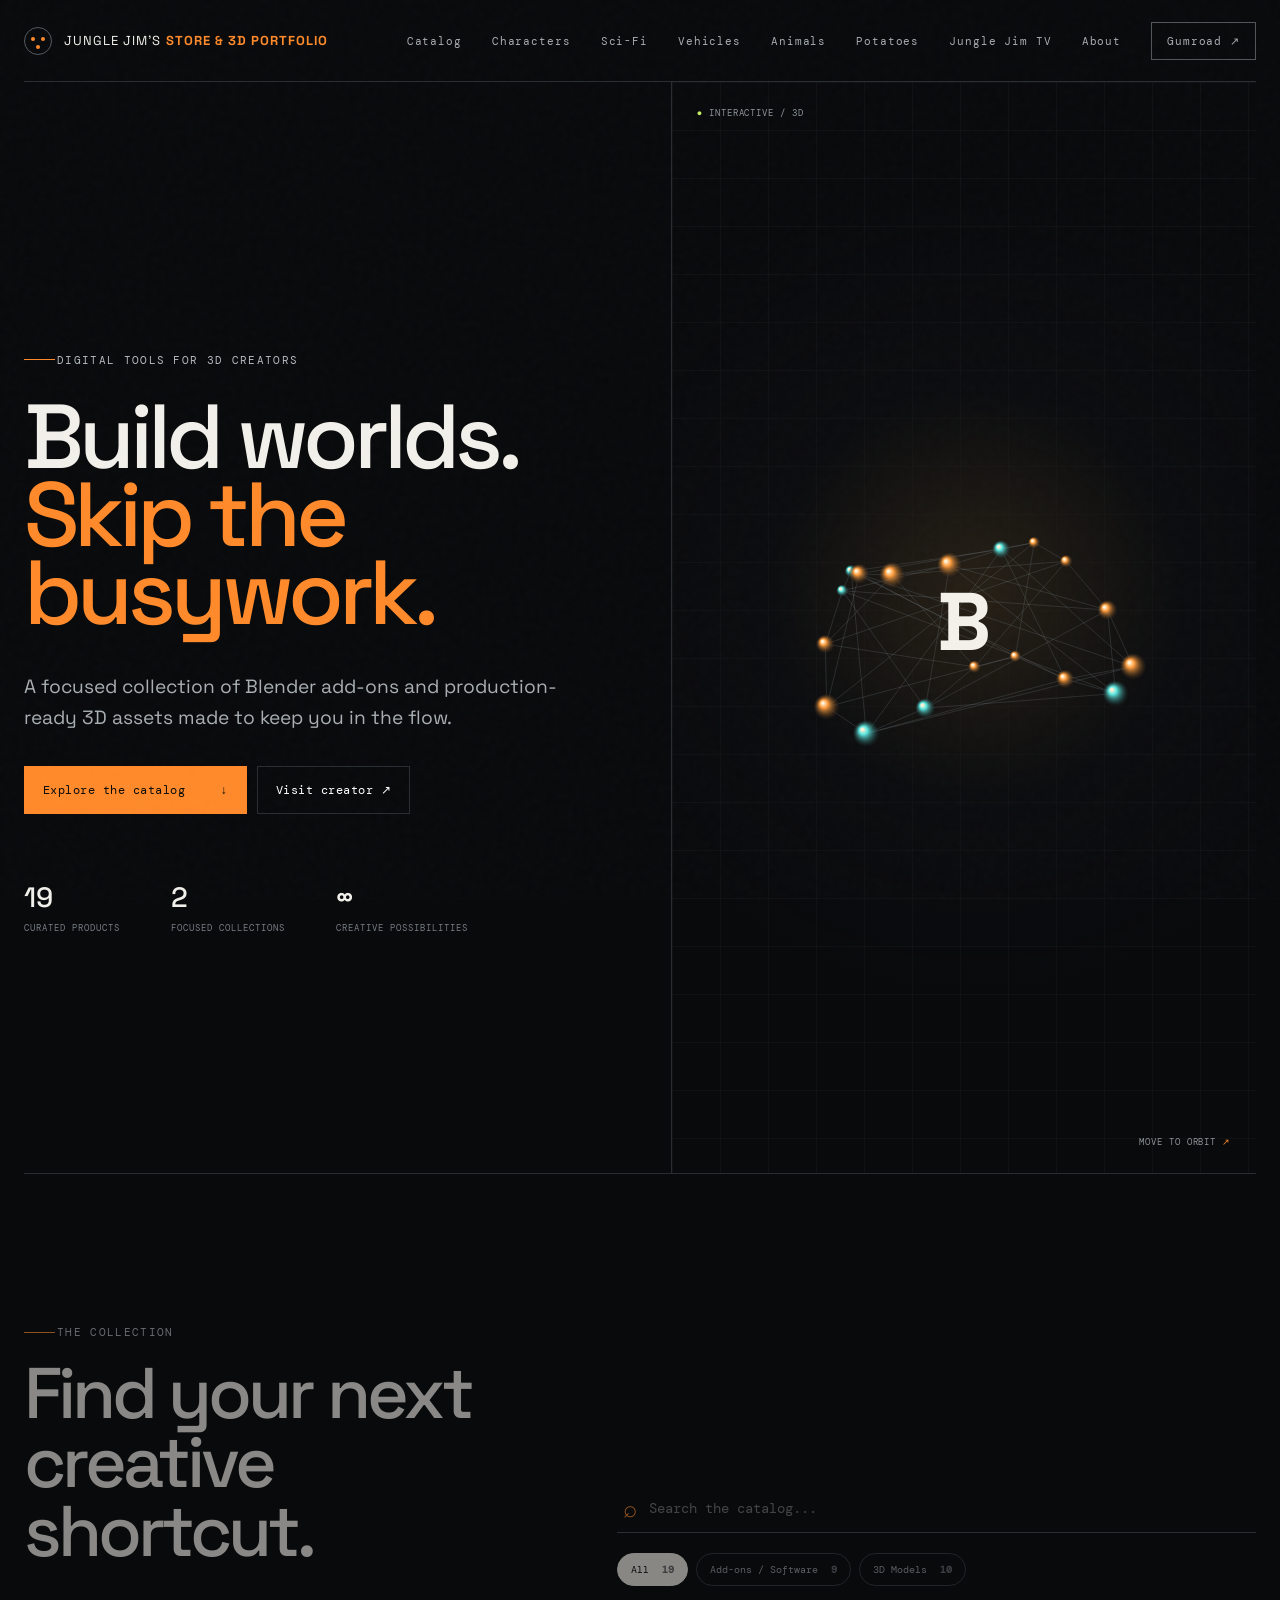
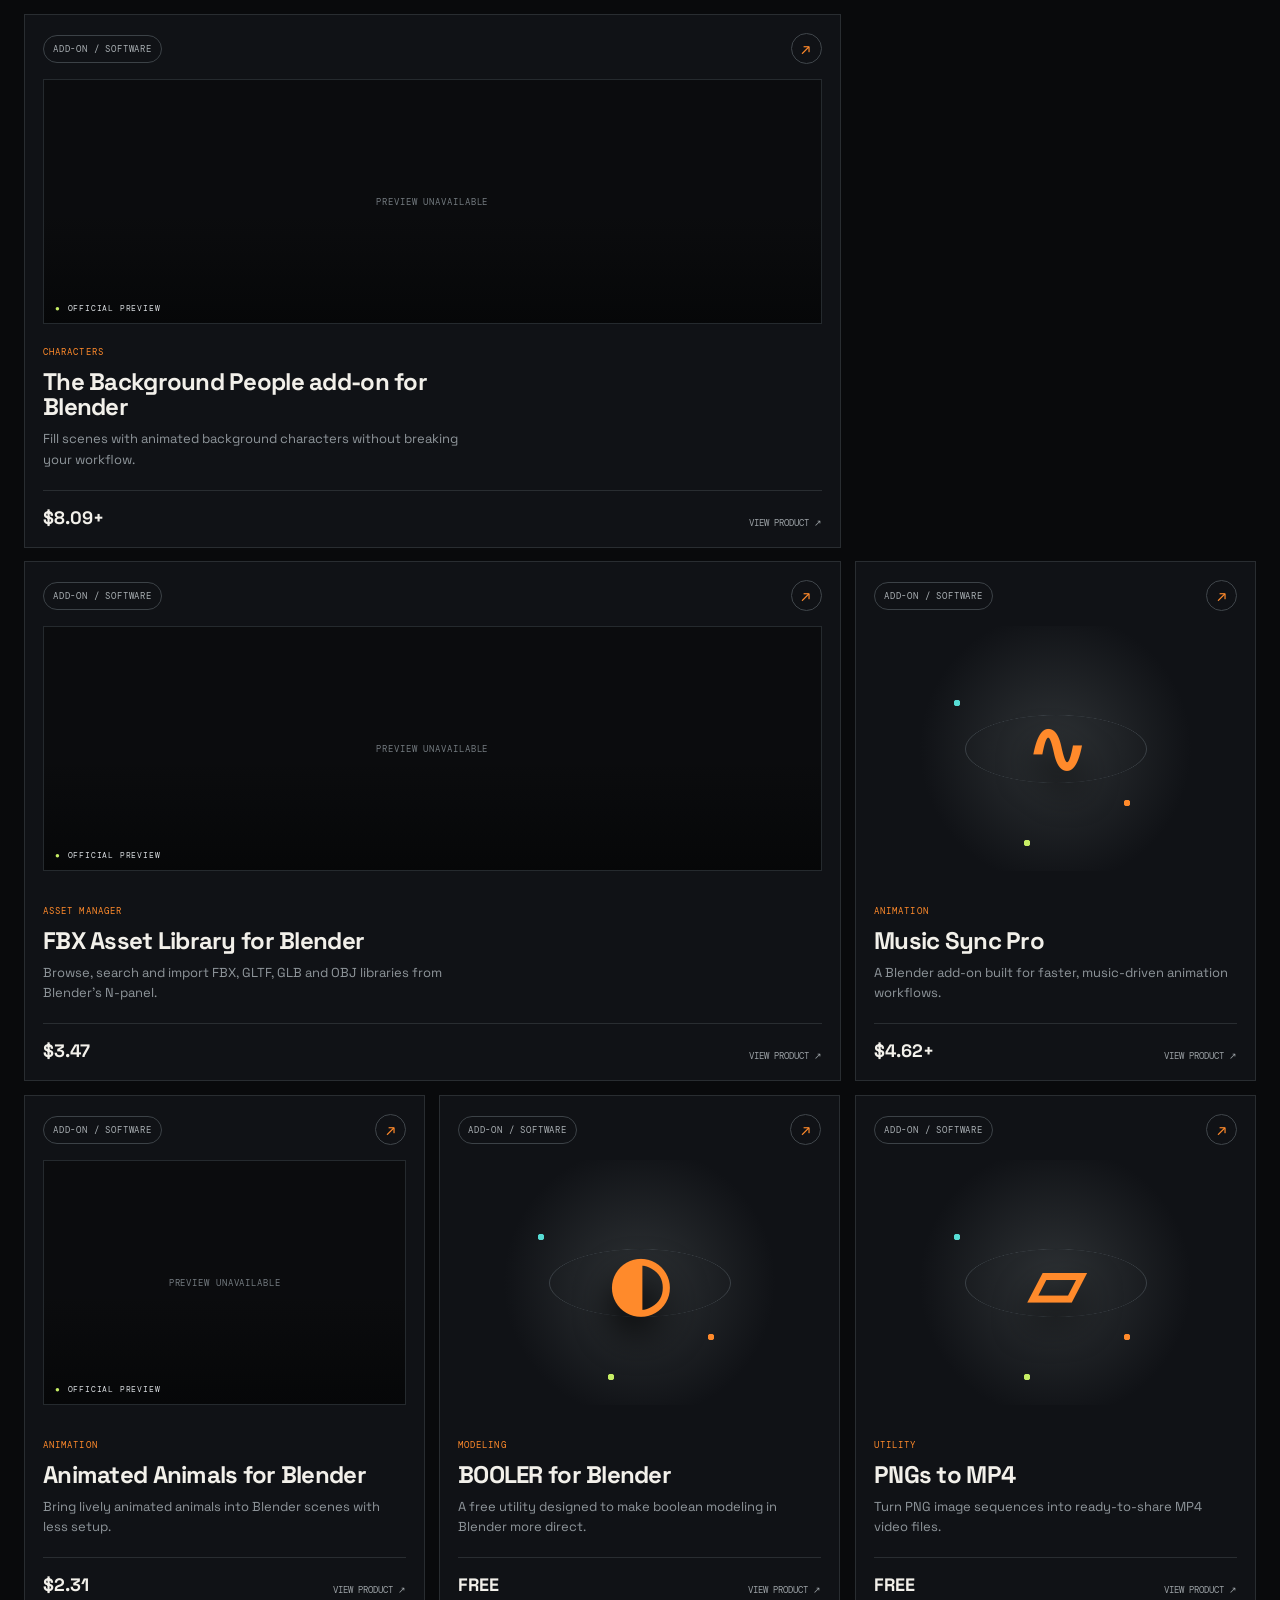
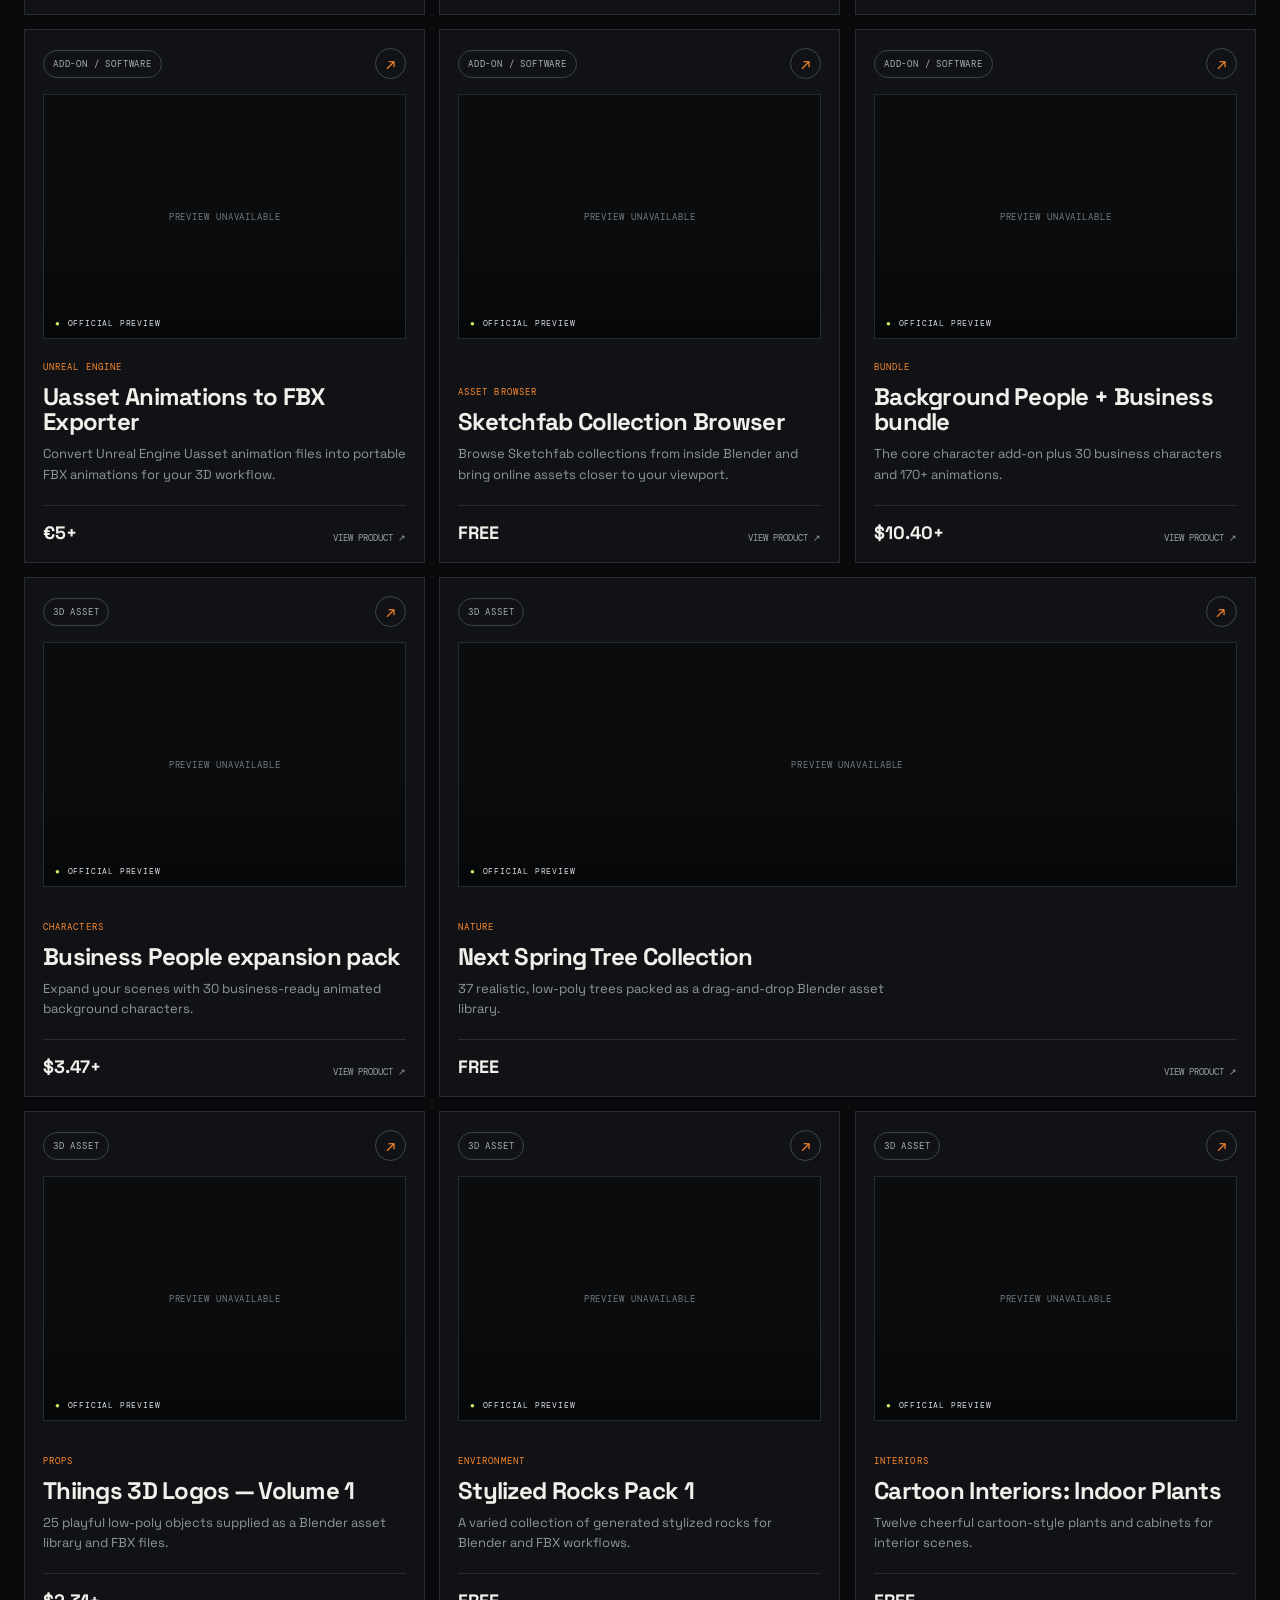
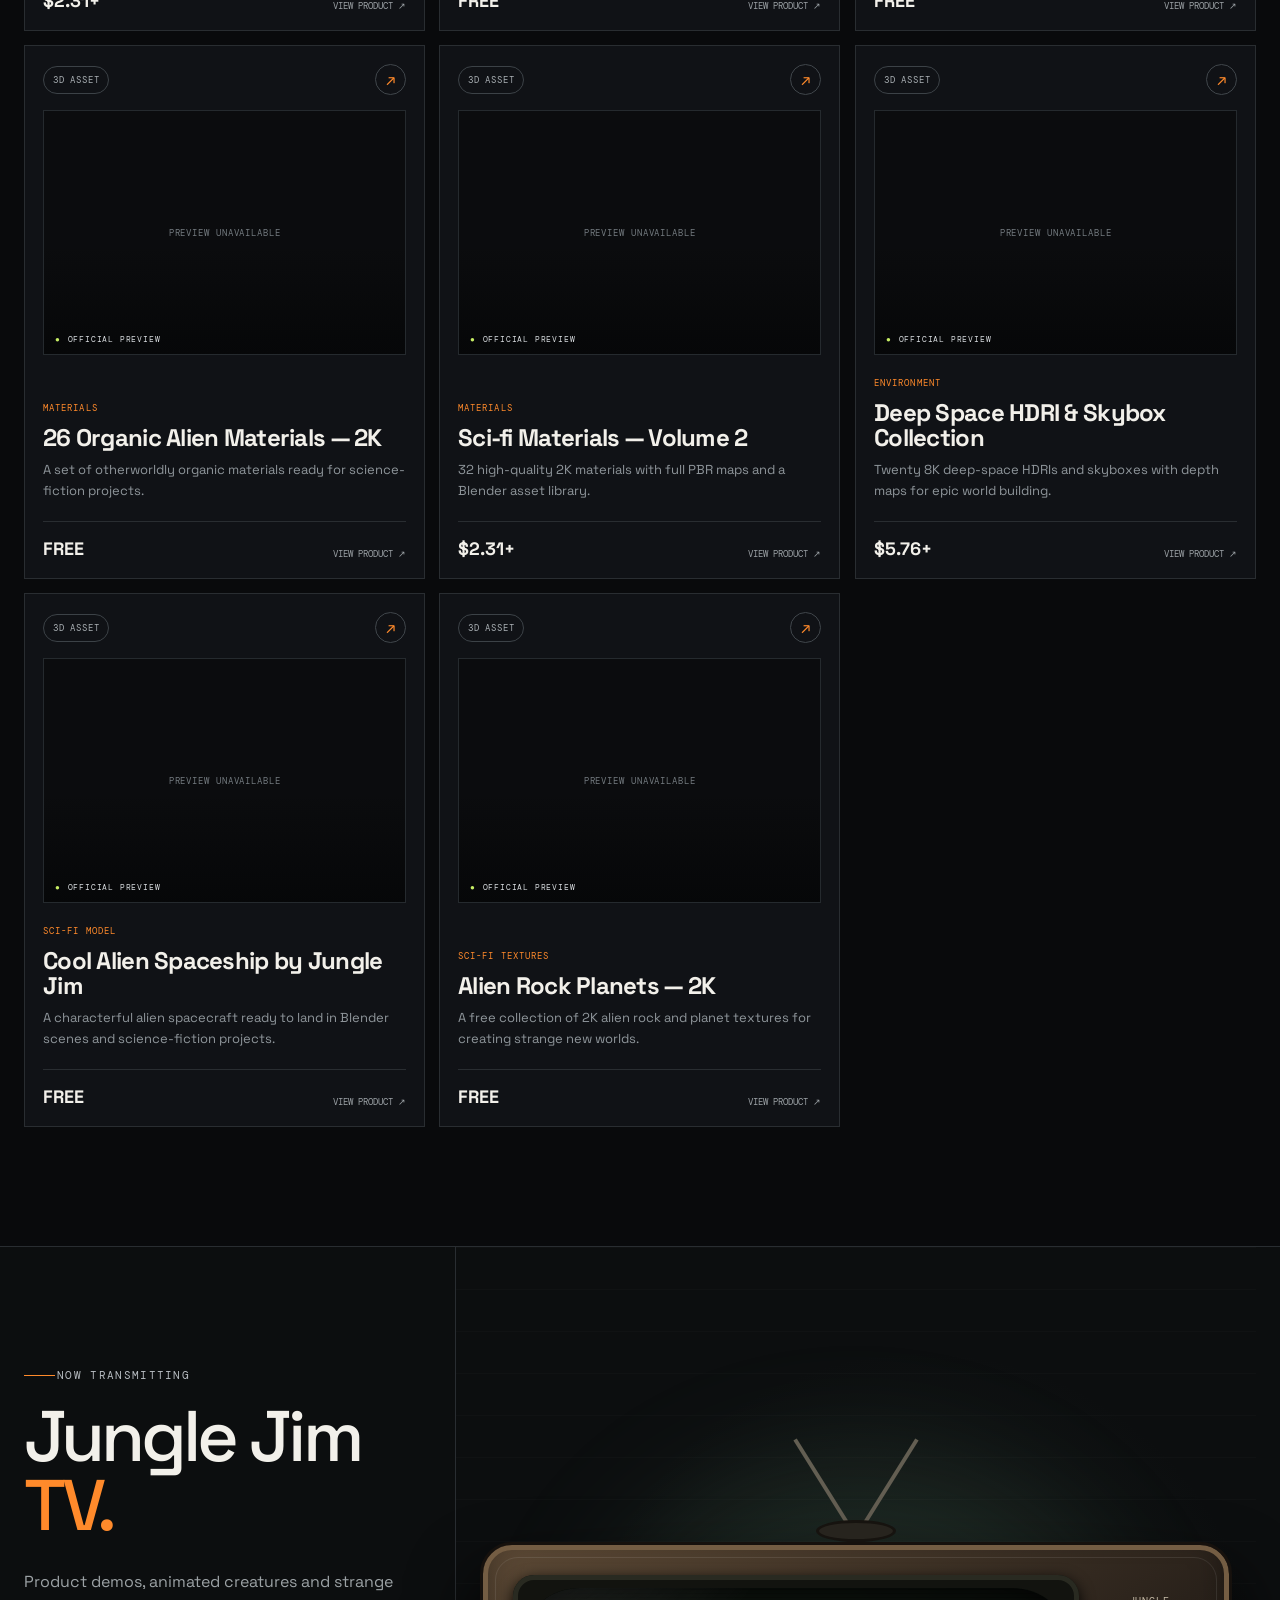
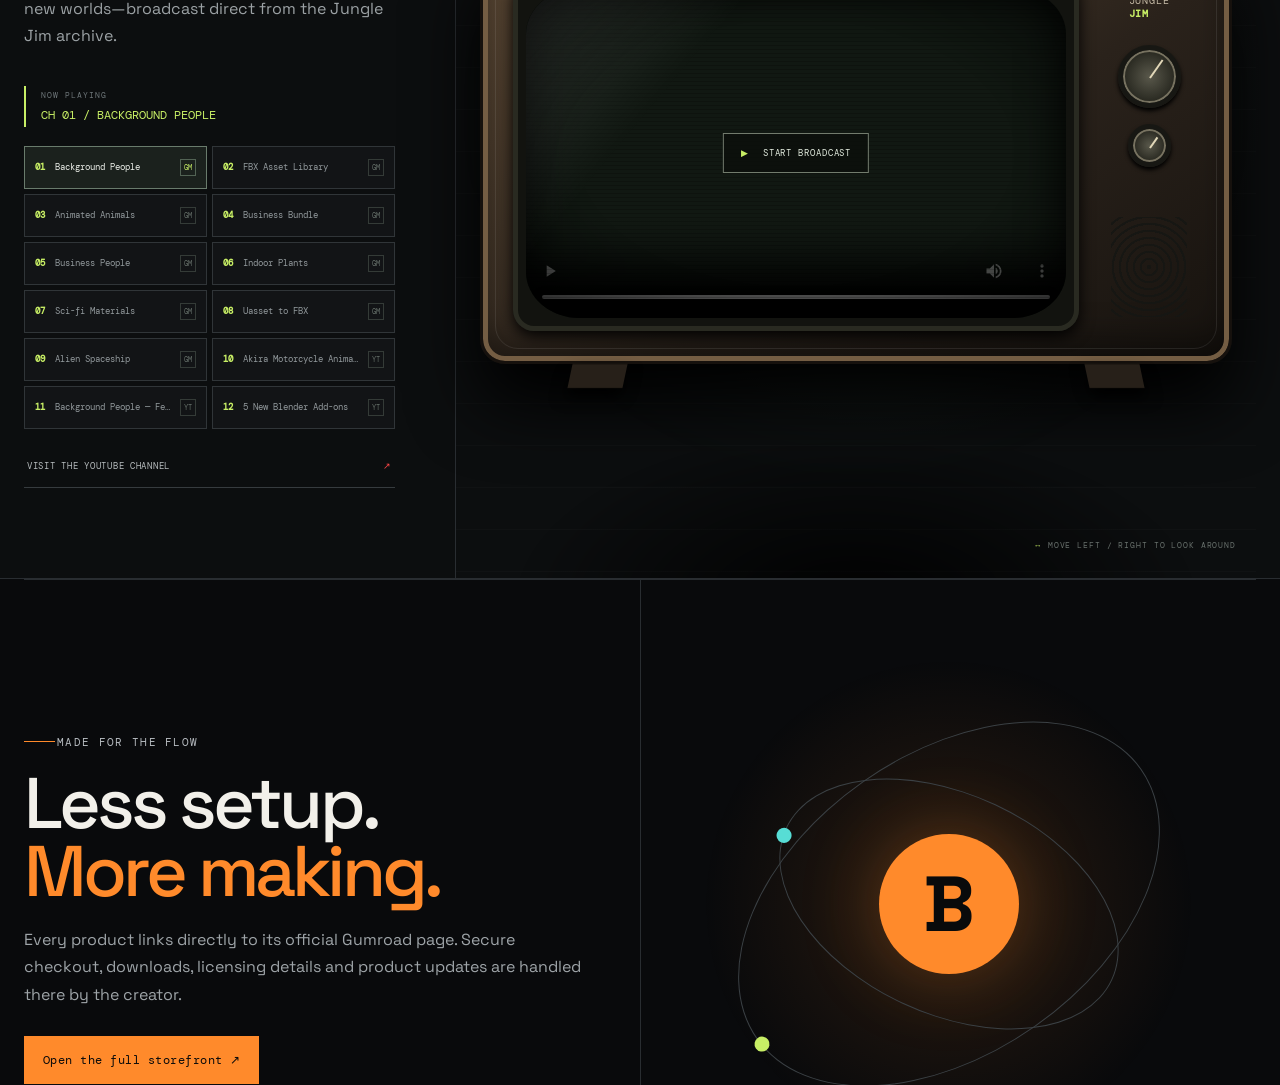
==== index.html @ f66f66c1 "Publish Jungle Jim's Store and 3D Portfolio" ====
<!doctype html>
<html lang="en">
<head>
  <meta charset="UTF-8">
  <meta name="viewport" content="width=device-width, initial-scale=1.0">
  <meta name="description" content="Jungle Jim's Store and 3D Portfolio — production-ready Blender add-ons, software and 3D assets by Background People.">
  <meta name="theme-color" content="#090a0c">
  <title>Jungle Jim's Store and 3D Portfolio — Tools & 3D Assets</title>
  <link rel="preconnect" href="https://fonts.googleapis.com">
  <link rel="preconnect" href="https://fonts.gstatic.com" crossorigin>
  <link href="https://fonts.googleapis.com/css2?family=DM+Mono:wght@400;500&family=Space+Grotesk:wght@400;500;600;700&display=swap" rel="stylesheet">
  <link rel="stylesheet" href="styles.css">
</head>
<body>
  <div class="noise" aria-hidden="true"></div>
  <header class="nav shell">
    <a class="brand" href="#top" aria-label="Jungle Jim's Store and 3D Portfolio home">
      <span class="brand-mark"><i></i><i></i><i></i></span>
      <span>JUNGLE JIM'S <b>STORE &amp; 3D PORTFOLIO</b></span>
    </a>
    <nav aria-label="Main navigation">
      <a href="#catalog">Catalog</a>
      <a href="characters.html">Characters</a>
      <a href="scifi.html">Sci-Fi</a>
      <a href="vehicles.html">Vehicles</a>
      <a href="animals.html">Animals</a>
      <a href="potatoes.html">Potatoes</a>
      <a href="#jungle-jim-tv">Jungle Jim TV</a>
      <a href="#about">About</a>
      <a class="nav-cta" href="https://backgroundpeople.gumroad.com/" target="_blank" rel="noopener">Gumroad ↗</a>
    </nav>
  </header>

  <main id="top">
    <section class="hero shell">
      <div class="hero-copy">
        <p class="eyebrow"><span></span> DIGITAL TOOLS FOR 3D CREATORS</p>
        <h1>Build worlds.<br><em>Skip the busywork.</em></h1>
        <p class="lede">A focused collection of Blender add-ons and production-ready 3D assets made to keep you in the flow.</p>
        <div class="hero-actions">
          <a class="button primary" href="#catalog">Explore the catalog <span>↓</span></a>
          <a class="button ghost" href="https://backgroundpeople.gumroad.com/" target="_blank" rel="noopener">Visit creator ↗</a>
        </div>
        <div class="metrics" aria-label="Store highlights">
          <div><strong id="product-count">—</strong><span>CURATED PRODUCTS</span></div>
          <div><strong>2</strong><span>FOCUSED COLLECTIONS</span></div>
          <div><strong>∞</strong><span>CREATIVE POSSIBILITIES</span></div>
        </div>
      </div>
      <div class="hero-visual" aria-label="Interactive 3D Blender-inspired sculpture. Move your pointer to rotate it.">
        <canvas id="scene"></canvas>
        <div class="visual-label top"><span>●</span> INTERACTIVE / 3D</div>
        <div class="visual-label bottom">MOVE TO ORBIT <span>↗</span></div>
      </div>
    </section>

    <section class="catalog shell" id="catalog">
      <div class="section-head">
        <div>
          <p class="eyebrow"><span></span> THE COLLECTION</p>
          <h2>Find your next<br>creative shortcut.</h2>
        </div>
        <div class="catalog-tools">
          <label class="search"><span>⌕</span><input id="search" type="search" placeholder="Search the catalog..." autocomplete="off"></label>
          <div class="filters" role="group" aria-label="Filter products">
            <button class="active" data-filter="all">All <b id="all-count"></b></button>
            <button data-filter="software">Add-ons / Software <b id="software-count"></b></button>
            <button data-filter="models">3D Models <b id="models-count"></b></button>
          </div>
        </div>
      </div>
      <div id="product-grid" class="product-grid" aria-live="polite"></div>
      <div id="empty" class="empty" hidden>No assets found. Try another search.</div>
    </section>

    <section class="tv-section" id="jungle-jim-tv">
      <div class="shell tv-layout">
        <div class="tv-copy">
          <p class="eyebrow"><span></span> NOW TRANSMITTING</p>
          <h2>Jungle Jim<br><em>TV.</em></h2>
          <p>Product demos, animated creatures and strange new worlds—broadcast direct from the Jungle Jim archive.</p>
          <div class="channel-readout"><small>NOW PLAYING</small><strong id="tv-now-playing">CH 01 / BACKGROUND PEOPLE</strong></div>
          <div class="channel-list" id="channel-list" role="group" aria-label="Jungle Jim TV channels"></div>
          <a class="youtube-link" href="https://www.youtube.com/@backgroundpeople-blender" target="_blank" rel="noopener">VISIT THE YOUTUBE CHANNEL <span>↗</span></a>
        </div>
        <div class="tv-stage" id="tv-stage">
          <div class="tv-glow" aria-hidden="true"></div>
          <div class="tv-set" id="tv-set">
            <div class="tv-antenna" aria-hidden="true"><i></i><i></i><b></b></div>
            <div class="tv-case">
              <div class="tv-bezel">
                <div class="tv-screen">
                  <video id="jungle-video" controls playsinline preload="metadata"></video>
                  <iframe id="youtube-video" title="Jungle Jim TV YouTube player" referrerpolicy="strict-origin-when-cross-origin" allow="accelerometer; autoplay; clipboard-write; encrypted-media; gyroscope; picture-in-picture; web-share" allowfullscreen hidden></iframe>
                  <div class="youtube-file-fallback" id="youtube-file-fallback" hidden>
                    <span>YT</span><strong>WEB PLAYER REQUIRED</strong>
                    <p>YouTube blocks embedded playback from direct file previews.</p>
                    <a id="youtube-fallback-link" href="https://www.youtube.com/@backgroundpeople-blender/videos" target="_blank" rel="noopener">WATCH THIS VIDEO ↗</a>
                  </div>
                  <div class="tv-scanlines" aria-hidden="true"></div>
                  <div class="tv-glass" aria-hidden="true"></div>
                  <button class="tv-start" id="tv-start" type="button"><span>▶</span> START BROADCAST</button>
                </div>
              </div>
              <div class="tv-controls" aria-hidden="true">
                <div class="tv-logo">JUNGLE<br><b>JIM</b></div>
                <div class="dial"><i></i></div><div class="dial small"><i></i></div>
                <div class="speaker"></div>
              </div>
            </div>
            <div class="tv-feet" aria-hidden="true"><i></i><i></i></div>
          </div>
          <div class="tv-floor" aria-hidden="true"></div>
          <p class="orbit-hint">MOVE LEFT / RIGHT TO LOOK AROUND</p>
        </div>
      </div>
    </section>

    <section class="about shell" id="about">
      <div class="about-card">
        <p class="eyebrow"><span></span> MADE FOR THE FLOW</p>
        <h2>Less setup.<br><em>More making.</em></h2>
        <p>Every product links directly to its official Gumroad page. Secure checkout, downloads, licensing details and product updates are handled there by the creator.</p>
        <a class="button primary" href="https://backgroundpeople.gumroad.com/" target="_blank" rel="noopener">Open the full storefront ↗</a>
      </div>
      <div class="orbital" aria-hidden="true"><div class="orbit o1"></div><div class="orbit o2"></div><div class="core">B</div></div>
    </section>
  </main>

  <footer class="shell">
    <a class="brand" href="#top"><span class="brand-mark"><i></i><i></i><i></i></span><span>JUNGLE JIM'S <b>STORE &amp; 3D PORTFOLIO</b></span></a>
    <p>Independent catalog for Background People products.</p>
    <a href="#top">BACK TO TOP ↑</a>
  </footer>
  <script src="products.js"></script>
  <script src="app.js"></script>
</body>
</html>
---- styles.css ----
:root{--bg:#090a0c;--panel:#111316;--line:#292d31;--text:#f2f0ea;--muted:#93999f;--orange:#ff8a2b;--cyan:#57ddd5;--lime:#c7ee65;--mono:'DM Mono',monospace;--display:'Space Grotesk',sans-serif}*{box-sizing:border-box}html{scroll-behavior:smooth}body{margin:0;background:var(--bg);color:var(--text);font-family:var(--display);overflow-x:hidden}.noise{position:fixed;inset:0;opacity:.025;pointer-events:none;z-index:20;background-image:url("data:image/svg+xml,%3Csvg viewBox='0 0 160 160' xmlns='http://www.w3.org/2000/svg'%3E%3Cfilter id='n'%3E%3CfeTurbulence type='fractalNoise' baseFrequency='.8' numOctaves='4'/%3E%3C/filter%3E%3Crect width='100%25' height='100%25' filter='url(%23n)' opacity='.8'/%3E%3C/svg%3E")}.shell{width:min(1280px,calc(100% - 48px));margin-inline:auto}.nav{height:82px;display:flex;align-items:center;justify-content:space-between;border-bottom:1px solid var(--line);position:relative;z-index:5}.brand{display:flex;gap:12px;align-items:center;color:var(--text);text-decoration:none;font-size:13px;letter-spacing:.08em}.brand b{color:var(--orange)}.brand-mark{width:28px;height:28px;border:1px solid #545a60;border-radius:50%;display:grid;place-items:center;position:relative}.brand-mark i{position:absolute;width:4px;height:4px;background:var(--orange);border-radius:50%}.brand-mark i:nth-child(1){transform:translate(-5px,-2px)}.brand-mark i:nth-child(2){transform:translate(5px,-2px)}.brand-mark i:nth-child(3){transform:translate(0,6px)}.nav nav{display:flex;align-items:center;gap:30px}.nav nav a{color:#a8adb1;text-decoration:none;font:11px var(--mono);letter-spacing:.08em}.nav nav a:hover{color:#fff}.nav-cta{border:1px solid #51565b;padding:11px 15px}.hero{min-height:calc(100vh - 82px);display:grid;grid-template-columns:1.05fr .95fr;border-bottom:1px solid var(--line)}.hero-copy{padding:clamp(70px,10vh,120px) 4vw 70px 0;display:flex;flex-direction:column;justify-content:center}.eyebrow{font:11px var(--mono);letter-spacing:.12em;color:#b6bbc0;display:flex;align-items:center;gap:10px}.eyebrow span{width:23px;height:1px;background:var(--orange);box-shadow:8px 0 var(--orange)}h1,h2{font-weight:500;letter-spacing:-.055em;margin:20px 0}h1{font-size:clamp(58px,7.1vw,112px);line-height:.86;max-width:760px}h1 em,h2 em{font-style:normal;color:var(--orange)}.lede{font-size:clamp(17px,1.5vw,21px);line-height:1.6;color:#a9afb3;max-width:580px;margin:20px 0 32px}.hero-actions{display:flex;gap:10px;flex-wrap:wrap}.button{min-height:48px;display:inline-flex;align-items:center;justify-content:space-between;gap:35px;padding:0 18px;color:#fff;text-decoration:none;font:12px var(--mono);letter-spacing:.04em;border:1px solid var(--line);transition:.25s}.button.primary{background:var(--orange);border-color:var(--orange);color:#0b0b0b}.button:hover{transform:translateY(-2px);filter:brightness(1.1)}.metrics{display:flex;gap:clamp(28px,4vw,70px);margin-top:65px}.metrics div{display:flex;flex-direction:column;gap:7px}.metrics strong{font-size:28px;font-weight:500}.metrics span{font:9px var(--mono);letter-spacing:.11em;color:#777e84}.hero-visual{position:relative;border-left:1px solid var(--line);background:radial-gradient(circle at 52% 47%,#272016 0,rgba(17,19,22,.3) 31%,transparent 61%),linear-gradient(rgba(255,255,255,.026) 1px,transparent 1px),linear-gradient(90deg,rgba(255,255,255,.026) 1px,transparent 1px);background-size:auto,48px 48px,48px 48px;min-height:600px}#scene{width:100%;height:100%;display:block}.visual-label{position:absolute;font:9px var(--mono);letter-spacing:.1em;color:#8e9499}.visual-label.top{top:25px;left:25px}.visual-label.top span{color:var(--lime)}.visual-label.bottom{right:25px;bottom:25px}.visual-label.bottom span{color:var(--orange)}.catalog{padding:120px 0}.section-head{display:grid;grid-template-columns:1fr 1.2fr;gap:60px;align-items:end;margin-bottom:48px;opacity:.55;transform:translateY(20px);transition:.7s}.section-head.in-view{opacity:1;transform:none}h2{font-size:clamp(45px,5.6vw,78px);line-height:.96}.catalog-tools{display:flex;flex-direction:column;gap:20px}.search{display:flex;align-items:center;border-bottom:1px solid #484d52;padding:0 6px;height:48px}.search span{font-size:24px;color:var(--orange)}.search input{flex:1;background:none;border:0;outline:0;color:#fff;font:14px var(--mono);padding:0 12px}.filters{display:flex;gap:8px;flex-wrap:wrap}.filters button{border:1px solid #363b3f;background:transparent;color:#9fa4a8;border-radius:100px;padding:9px 13px;font:10px var(--mono);cursor:pointer}.filters button b{margin-left:7px;color:#62696f}.filters button.active{background:#f0eee7;color:#0a0b0c;border-color:#f0eee7}.filters button.active b{color:#686868}.product-grid{display:grid;grid-template-columns:repeat(3,1fr);gap:14px;perspective:1100px}.product-card{min-height:520px;border:1px solid var(--line);background:#101216;position:relative;display:flex;flex-direction:column;padding:18px;transform:rotateX(var(--rx,0)) rotateY(var(--ry,0));transition:transform .18s,border-color .3s,background .3s;animation:cardIn .5s both;animation-delay:var(--delay)}@keyframes cardIn{from{opacity:0;transform:translateY(14px)}}.product-card:hover{border-color:#5f656a;background:#14171a}.product-card.featured{grid-column:span 2}.card-hit{position:absolute;inset:0;z-index:4}.card-top{display:flex;justify-content:space-between;align-items:center;position:relative;z-index:2}.pill{font:9px var(--mono);letter-spacing:.09em;border:1px solid #3c4247;border-radius:100px;padding:7px 9px;color:#aab0b4}.arrow{width:31px;height:31px;border:1px solid #40464b;border-radius:50%;display:grid;place-items:center;color:var(--orange)}.product-art{height:245px;margin:15px 0;display:grid;place-items:center;position:relative;overflow:hidden;background:radial-gradient(circle,#2e3235 0,transparent 62%)}.product-art:before{content:'';position:absolute;width:180px;height:180px;border:1px solid #3c4247;border-radius:50%;transform:rotateX(68deg)}.product-art span{font-size:72px;font-weight:600;letter-spacing:-.3em;padding-right:.3em;position:relative;z-index:2;color:var(--orange);filter:drop-shadow(0 18px 18px #000);transition:.45s}.product-card:hover .product-art span{transform:translateY(-6px) rotate(-3deg) scale(1.06)}.product-art i{position:absolute;width:6px;height:6px;background:var(--cyan);border-radius:50%;left:22%;top:30%;box-shadow:170px 100px var(--orange),70px 140px var(--lime)}.art-space{background:radial-gradient(circle at 60% 35%,#233058,transparent 40%),radial-gradient(circle,#321d47,transparent 65%)}.art-trees span,.art-plants span{color:var(--lime)}.art-library span,.art-scifi span{color:var(--cyan)}.card-info{margin-top:auto}.card-info small{font:9px var(--mono);color:var(--orange);letter-spacing:.12em}.card-info h3{font-size:24px;line-height:1.05;letter-spacing:-.03em;margin:9px 0 10px;max-width:400px}.card-info p{font-size:13px;line-height:1.55;color:#8f969b;margin:0 0 20px;max-width:440px}.card-foot{display:flex;justify-content:space-between;align-items:end;padding-top:15px;border-top:1px solid var(--line)}.card-foot strong{font-size:18px}.card-foot span{font:9px var(--mono);color:#9ba1a5}.empty{text-align:center;border:1px dashed #383d42;padding:80px;color:#8f9599}.about{min-height:650px;border-top:1px solid var(--line);border-bottom:1px solid var(--line);display:grid;grid-template-columns:1fr 1fr;align-items:center;overflow:hidden}.about-card{padding:80px 50px 80px 0;opacity:.4;transform:translateY(20px);transition:.7s}.about-card.in-view{opacity:1;transform:none}.about-card p:not(.eyebrow){color:#9ea4a8;line-height:1.7;max-width:580px;margin-bottom:28px}.orbital{position:relative;height:100%;min-height:550px;border-left:1px solid var(--line);display:grid;place-items:center;background:radial-gradient(circle,rgba(255,138,43,.14),transparent 55%)}.core{width:140px;height:140px;border-radius:50%;background:var(--orange);color:#090a0b;display:grid;place-items:center;font-size:78px;font-weight:700;box-shadow:0 0 80px rgba(255,138,43,.28)}.orbit{position:absolute;border:1px solid #3b4145;border-radius:50%;animation:spin 14s linear infinite}.orbit:after{content:'';position:absolute;width:15px;height:15px;border-radius:50%;background:var(--cyan);top:50%;left:-7px}.o1{width:360px;height:220px;transform:rotate(25deg)}.o2{width:470px;height:300px;transform:rotate(-35deg);animation-duration:20s;animation-direction:reverse}.o2:after{background:var(--lime)}@keyframes spin{to{rotate:360deg}}footer{height:130px;display:flex;align-items:center;justify-content:space-between;color:#747b80;font:10px var(--mono)}footer a{color:#a9afb3;text-decoration:none}
@media(max-width:900px){.nav nav>a:not(.nav-cta){display:none}.hero{grid-template-columns:1fr}.hero-copy{padding-right:0}.hero-visual{border-left:0;border-top:1px solid var(--line);height:620px}.section-head{grid-template-columns:1fr}.product-grid{grid-template-columns:repeat(2,1fr)}.product-card.featured{grid-column:span 2}.about{grid-template-columns:1fr}.orbital{border-left:0;border-top:1px solid var(--line)}.about-card{padding-right:0}}
@media(max-width:600px){.shell{width:min(100% - 28px,1280px)}.nav{height:70px}.nav-cta{padding:9px!important}.hero{min-height:auto}.hero-copy{padding:70px 0 45px}h1{font-size:56px}.lede{font-size:16px}.metrics{gap:22px;margin-top:45px}.metrics strong{font-size:22px}.metrics span{font-size:7px}.hero-visual{height:470px;min-height:0}.catalog{padding:80px 0}.product-grid{grid-template-columns:1fr}.product-card,.product-card.featured{grid-column:auto;min-height:490px}.filters{display:grid;grid-template-columns:1fr 1fr}.filters button:first-child{grid-column:1/-1}.about-card{padding:80px 0}.orbital{min-height:460px}.o1{width:280px}.o2{width:360px}footer{height:auto;min-height:180px;flex-direction:column;justify-content:center;gap:24px;text-align:center}}
@media(prefers-reduced-motion:reduce){html{scroll-behavior:auto}*,*:before,*:after{animation-duration:.01ms!important;animation-iteration-count:1!important;transition:none!important}.product-card{transform:none!important}}
.product-preview{height:245px;margin:15px 0;border:1px solid #252a2e;display:grid;place-items:center;position:relative;overflow:hidden;background:#0b0c0e}.product-preview:after{content:'';position:absolute;inset:0;background:linear-gradient(180deg,transparent 55%,rgba(5,6,7,.82));pointer-events:none}.product-preview img{width:100%;height:100%;object-fit:cover;transition:transform .55s cubic-bezier(.2,.8,.2,1),filter .4s;filter:saturate(.88) contrast(1.04)}.product-card:hover .product-preview img{transform:scale(1.045);filter:saturate(1) contrast(1.06)}.product-preview>span{position:absolute;z-index:2;left:11px;bottom:10px;font:8px var(--mono);letter-spacing:.1em;color:#d8dcdf}.product-preview>span:before{content:'●';color:var(--lime);margin-right:7px}.product-preview.failed img{display:none}.product-preview.failed:before{content:'PREVIEW UNAVAILABLE';font:9px var(--mono);letter-spacing:.1em;color:#737a7f}
.tv-section{border-top:1px solid var(--line);border-bottom:1px solid var(--line);background:radial-gradient(circle at 72% 48%,rgba(72,103,84,.18),transparent 33%),#0c0e0f;overflow:hidden}.tv-layout{min-height:850px;display:grid;grid-template-columns:.7fr 1.3fr}.tv-copy{padding:110px 60px 90px 0;position:relative;z-index:3}.tv-copy h2{margin-bottom:28px}.tv-copy>p:not(.eyebrow){color:#9ca2a5;line-height:1.7;max-width:440px}.channel-readout{border-left:2px solid var(--lime);padding:4px 0 4px 15px;margin:36px 0 19px;display:flex;flex-direction:column;gap:7px}.channel-readout small{font:8px var(--mono);letter-spacing:.13em;color:#6e7679}.channel-readout strong{font:12px var(--mono);color:var(--lime)}.channel-list{display:grid;grid-template-columns:1fr 1fr;gap:5px}.channel-list button{min-width:0;height:43px;display:flex;align-items:center;gap:10px;padding:0 10px;border:1px solid #303538;background:#121416;color:#92999c;text-align:left;cursor:pointer;font:9px var(--mono);transition:.2s}.channel-list button:hover,.channel-list button.active{border-color:#697b6c;background:#1b211d;color:#eef1eb}.channel-list button b{color:var(--lime)}.channel-list button span{white-space:nowrap;overflow:hidden;text-overflow:ellipsis}.youtube-link{display:flex;justify-content:space-between;margin-top:16px;padding:15px 3px;border-bottom:1px solid #363b3e;color:#b7bcbe;text-decoration:none;font:9px var(--mono);letter-spacing:.08em}.youtube-link span{color:#ff4646}.tv-stage{min-width:0;min-height:720px;position:relative;display:grid;place-items:center;perspective:1300px;border-left:1px solid var(--line);background:linear-gradient(rgba(255,255,255,.018) 1px,transparent 1px);background-size:100% 42px}.tv-glow{position:absolute;width:70%;height:55%;border-radius:50%;background:rgba(127,192,150,.11);filter:blur(60px)}.tv-set{--tv-ry:0deg;--tv-x:0px;width:min(690px,88%);position:relative;z-index:2;transform:translateX(var(--tv-x)) rotateY(var(--tv-ry));transform-style:preserve-3d;transition:transform .18s ease-out}.tv-case{aspect-ratio:1.34/1;background:linear-gradient(145deg,#5c4935,#2a221b 58%,#17130f);border:3px solid #16110d;border-radius:32px 32px 25px 25px;padding:35px;display:grid;grid-template-columns:1fr 112px;gap:24px;box-shadow:inset 0 0 0 5px #745d43,inset 0 -20px 35px rgba(0,0,0,.45),0 38px 70px #000;position:relative}.tv-case:before{content:'';position:absolute;inset:12px;border:1px solid rgba(255,255,255,.09);border-radius:23px;pointer-events:none}.tv-bezel{background:#12130f;padding:13px;border-radius:25px 23px 25px 22px;box-shadow:inset 0 0 0 5px #292a21,0 5px 15px #000}.tv-screen{height:100%;position:relative;overflow:hidden;border-radius:20% / 10%;background:#111812;box-shadow:inset 0 0 45px #000}.tv-screen video{width:100%;height:100%;object-fit:cover;display:block}.tv-scanlines{position:absolute;inset:0;background:repeating-linear-gradient(0deg,rgba(0,0,0,.17) 0,rgba(0,0,0,.17) 1px,transparent 1px,transparent 4px);pointer-events:none;z-index:3}.tv-glass{position:absolute;inset:0;border-radius:inherit;background:radial-gradient(ellipse at center,transparent 57%,rgba(0,0,0,.46)),linear-gradient(130deg,rgba(255,255,255,.12),transparent 28%);pointer-events:none;z-index:4}.tv-start{position:absolute;z-index:5;left:50%;top:50%;transform:translate(-50%,-50%);border:1px solid rgba(218,231,208,.5);background:rgba(11,15,12,.82);color:#e4ede0;padding:13px 17px;font:9px var(--mono);letter-spacing:.1em;cursor:pointer;white-space:nowrap}.tv-start span{color:var(--lime);margin-right:8px}.tv-start[hidden]{display:none}.tv-controls{display:flex;align-items:center;flex-direction:column;padding:14px 0}.tv-logo{font:10px var(--mono);letter-spacing:.08em;color:#c6bba7;margin:5px 0 25px}.tv-logo b{color:var(--lime)}.dial{width:63px;height:63px;border:5px solid #171713;border-radius:50%;background:radial-gradient(circle,#59584b,#27271f 70%);position:relative;box-shadow:0 3px 4px #000,inset 0 0 0 2px #777260}.dial i{position:absolute;width:2px;height:22px;background:#e2d8b9;top:6px;left:50%;transform:rotate(35deg);transform-origin:bottom}.dial.small{width:43px;height:43px;margin-top:16px}.dial.small i{height:13px}.speaker{width:76px;height:100px;margin-top:auto;background:repeating-radial-gradient(circle,#151613 0 2px,transparent 2.5px 7px);opacity:.85}.tv-antenna{height:105px;position:relative;display:flex;justify-content:center;align-items:end}.tv-antenna i{position:absolute;bottom:5px;width:4px;height:115px;background:#635e52;transform-origin:bottom}.tv-antenna i:first-child{transform:rotate(-32deg)}.tv-antenna i:nth-child(2){transform:rotate(32deg)}.tv-antenna b{width:80px;height:22px;border-radius:50%;background:#27241e;border:3px solid #16130f;position:relative;z-index:2}.tv-feet{display:flex;justify-content:space-between;padding:0 90px}.tv-feet i{width:55px;height:24px;background:#272019;transform:skew(-12deg);box-shadow:0 8px 15px #000}.tv-feet i:last-child{transform:skew(12deg)}.tv-floor{position:absolute;width:90%;height:40%;bottom:-23%;background:radial-gradient(ellipse,rgba(0,0,0,.9),transparent 67%)}.orbit-hint{position:absolute;right:20px;bottom:20px;font:8px var(--mono);letter-spacing:.11em;color:#68706c}.orbit-hint:before{content:'↔';color:var(--lime);margin-right:7px}
@media(max-width:900px){.tv-layout{grid-template-columns:1fr}.tv-copy{padding-right:0;padding-bottom:45px}.tv-stage{border-left:0;border-top:1px solid var(--line);min-height:700px}.tv-set{width:min(650px,92%)}}
@media(max-width:600px){.tv-copy{padding:75px 0 40px}.tv-stage{min-height:520px}.tv-set{width:105%;transform:scale(.84) translateX(var(--tv-x)) rotateY(var(--tv-ry))}.tv-case{padding:20px;grid-template-columns:1fr 78px;gap:14px;border-radius:22px}.tv-controls{padding:5px 0}.dial{width:48px;height:48px}.speaker{width:55px;height:70px}.tv-antenna{height:70px}.tv-antenna i{height:80px}.channel-list{grid-template-columns:1fr}.orbit-hint{display:none}}
.tv-set{width:min(790px,94%)}.tv-case{aspect-ratio:16/9;grid-template-columns:minmax(0,1fr) 100px;padding:30px;gap:20px}.tv-screen{border-radius:10% / 14%}.tv-bezel{border-radius:21px}.tv-stage{min-height:680px}
@media(max-width:600px){.tv-set{width:112%}.tv-case{aspect-ratio:16/9;grid-template-columns:minmax(0,1fr) 65px;padding:17px;gap:10px}.tv-screen{border-radius:9% / 14%}.tv-stage{min-height:450px}.tv-logo{font-size:8px;margin-bottom:12px}.dial{width:38px;height:38px;border-width:3px}.dial.small{width:31px;height:31px;margin-top:10px}.speaker{width:45px;height:52px}}
.tv-screen iframe{width:100%;height:100%;border:0;display:block}.tv-screen iframe[hidden],.tv-screen video[hidden]{display:none}.channel-list button small{margin-left:auto;font:7px var(--mono);color:#66706a;border:1px solid #343b37;padding:3px}.channel-list button.active small{color:var(--lime);border-color:#526354}
.youtube-file-fallback{position:absolute;inset:0;z-index:2;display:flex;flex-direction:column;align-items:center;justify-content:center;text-align:center;padding:30px;background:radial-gradient(circle at center,#243329,#0c110d 72%);color:#cbd4c8}.youtube-file-fallback[hidden]{display:none}.youtube-file-fallback>span{width:38px;height:27px;border-radius:7px;display:grid;place-items:center;background:#e63631;color:white;font:9px var(--mono);margin-bottom:13px}.youtube-file-fallback strong{font:11px var(--mono);letter-spacing:.1em}.youtube-file-fallback p{font:9px var(--mono);line-height:1.55;color:#7f8b81;max-width:260px}.youtube-file-fallback a{color:var(--lime);border:1px solid #536457;padding:10px 12px;text-decoration:none;font:8px var(--mono);letter-spacing:.08em}
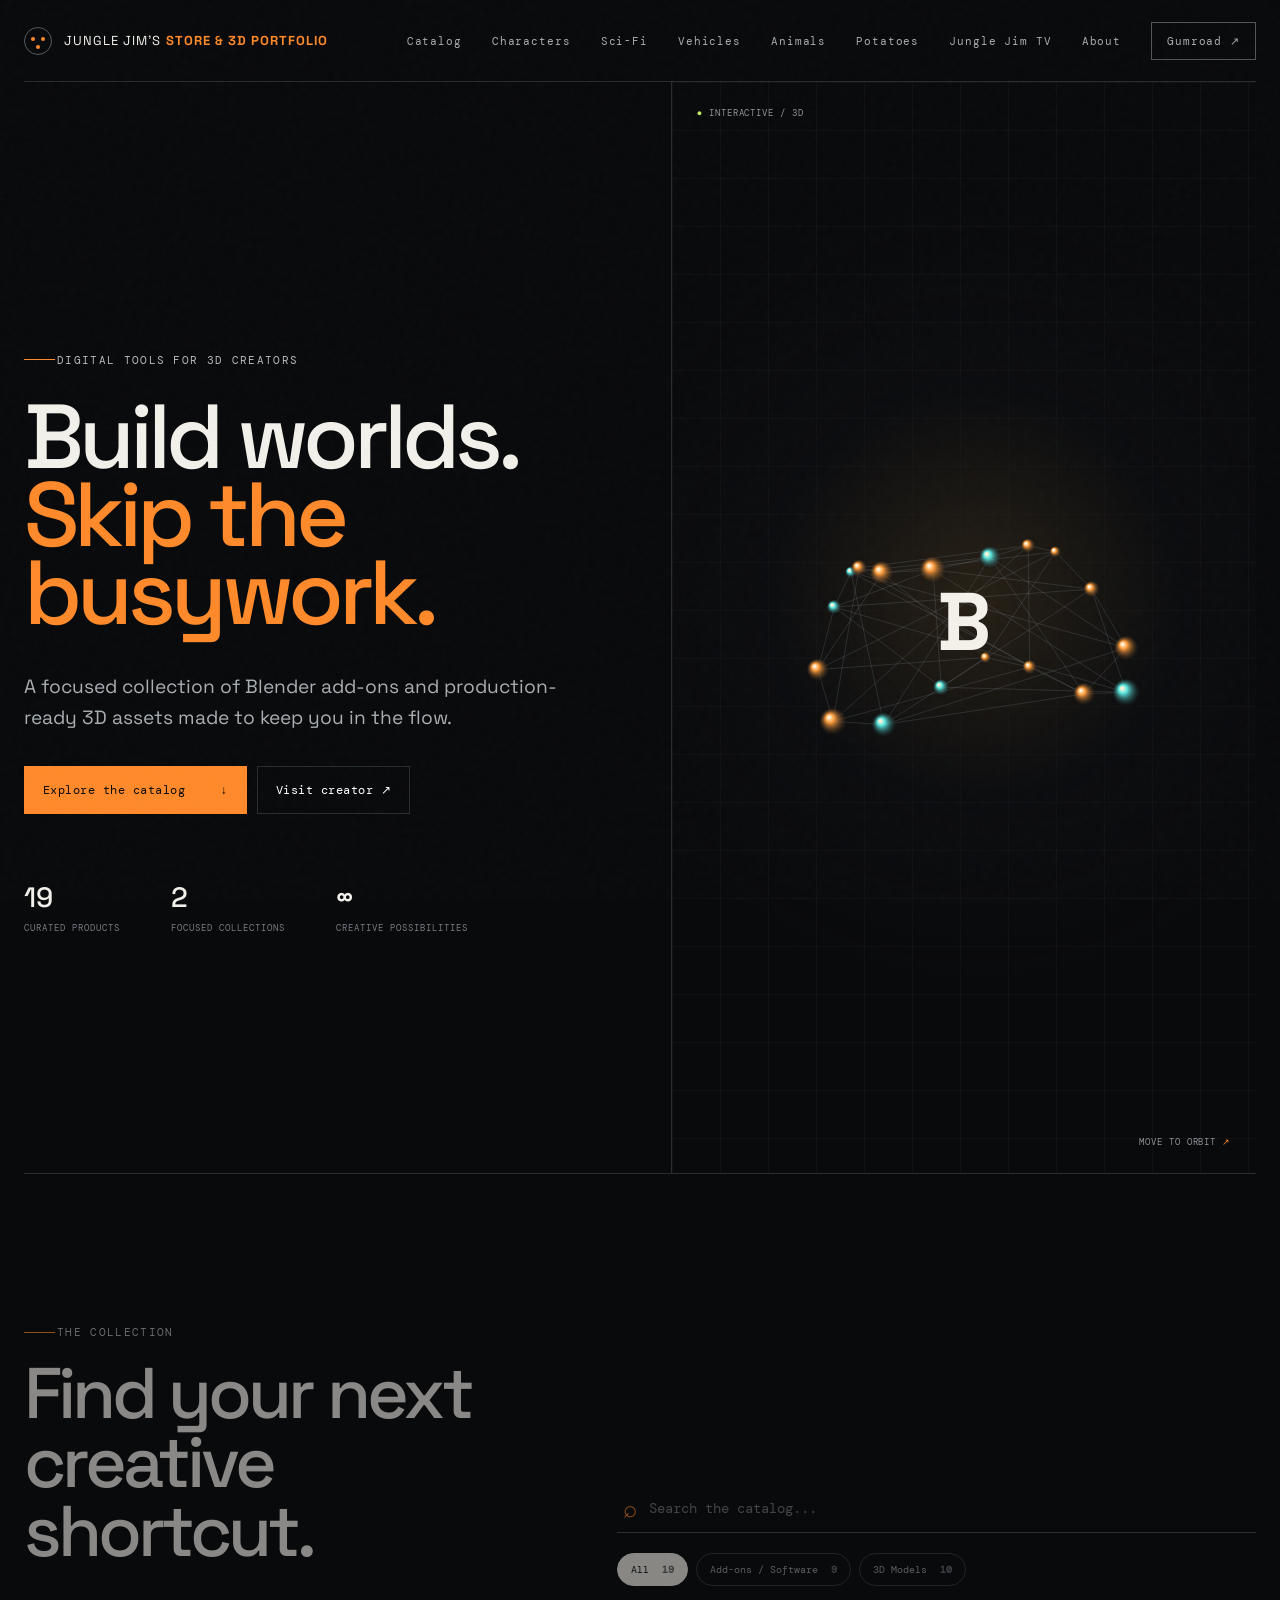
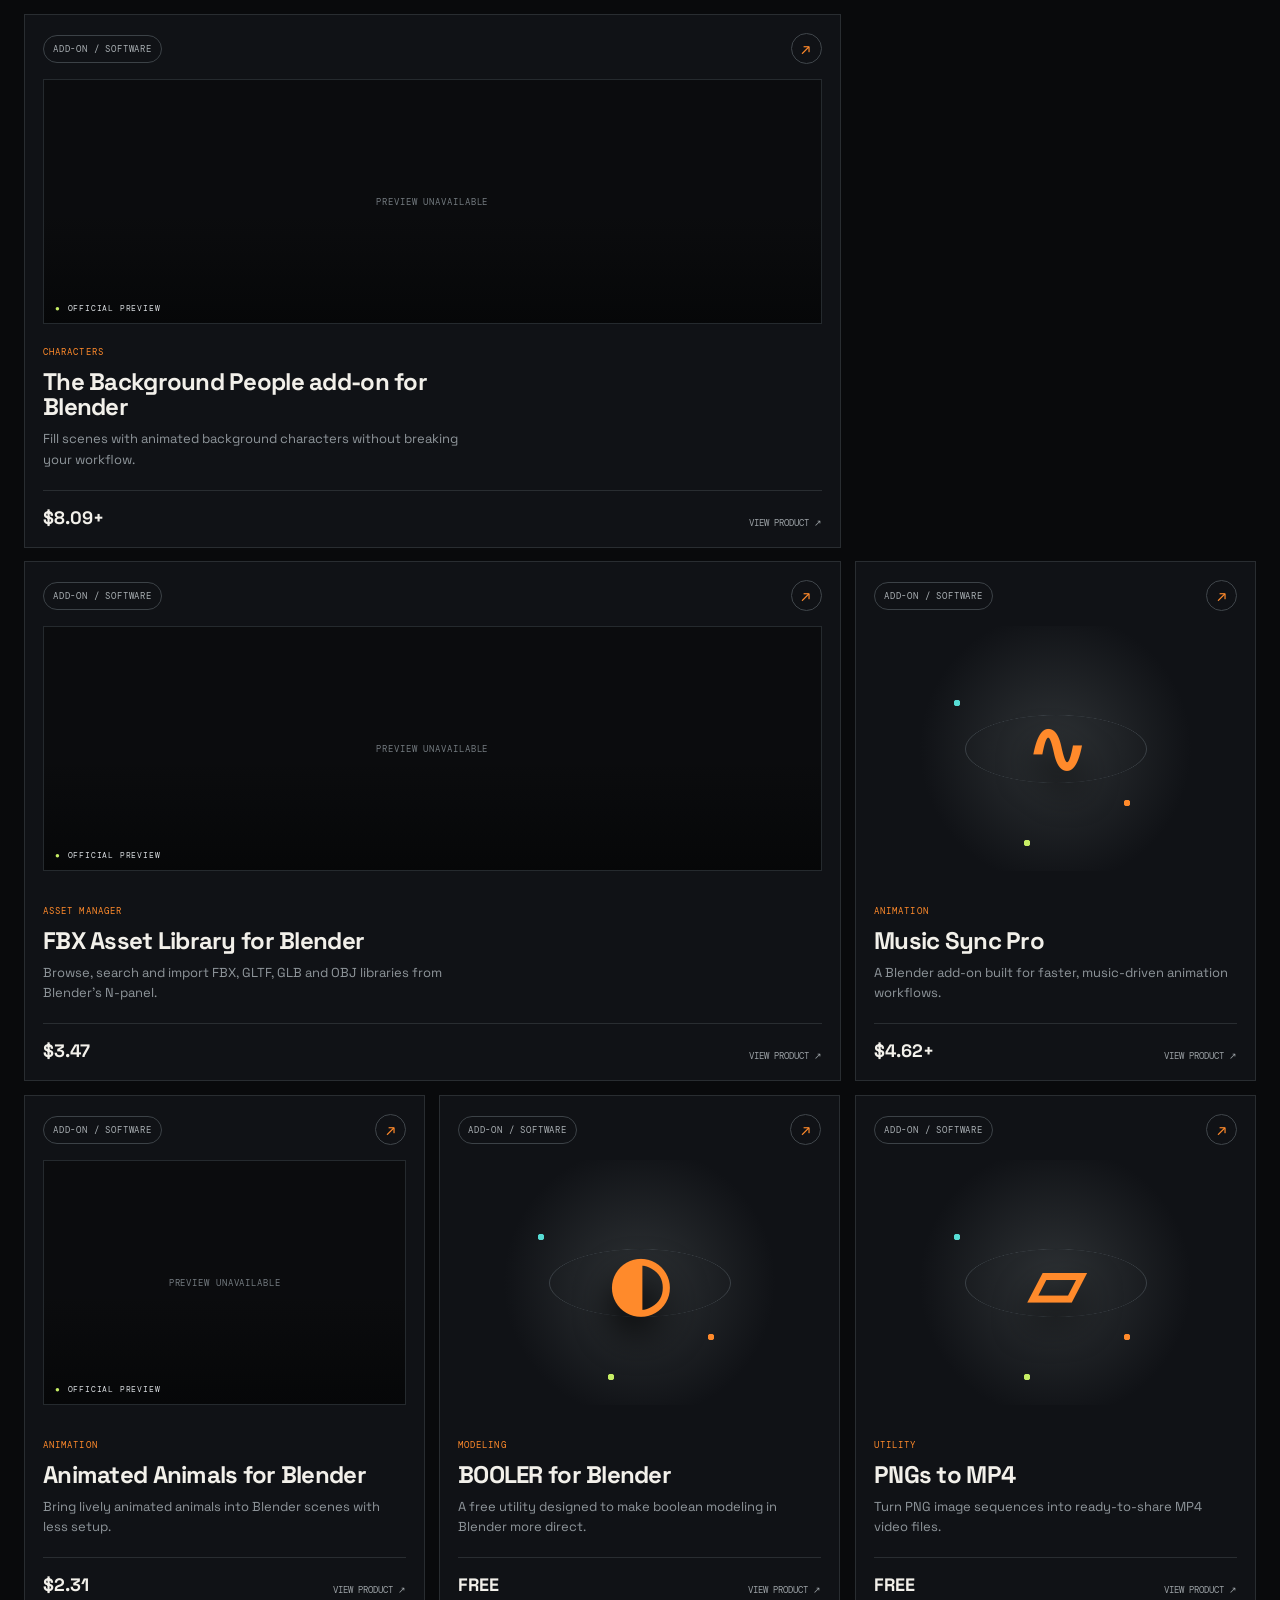
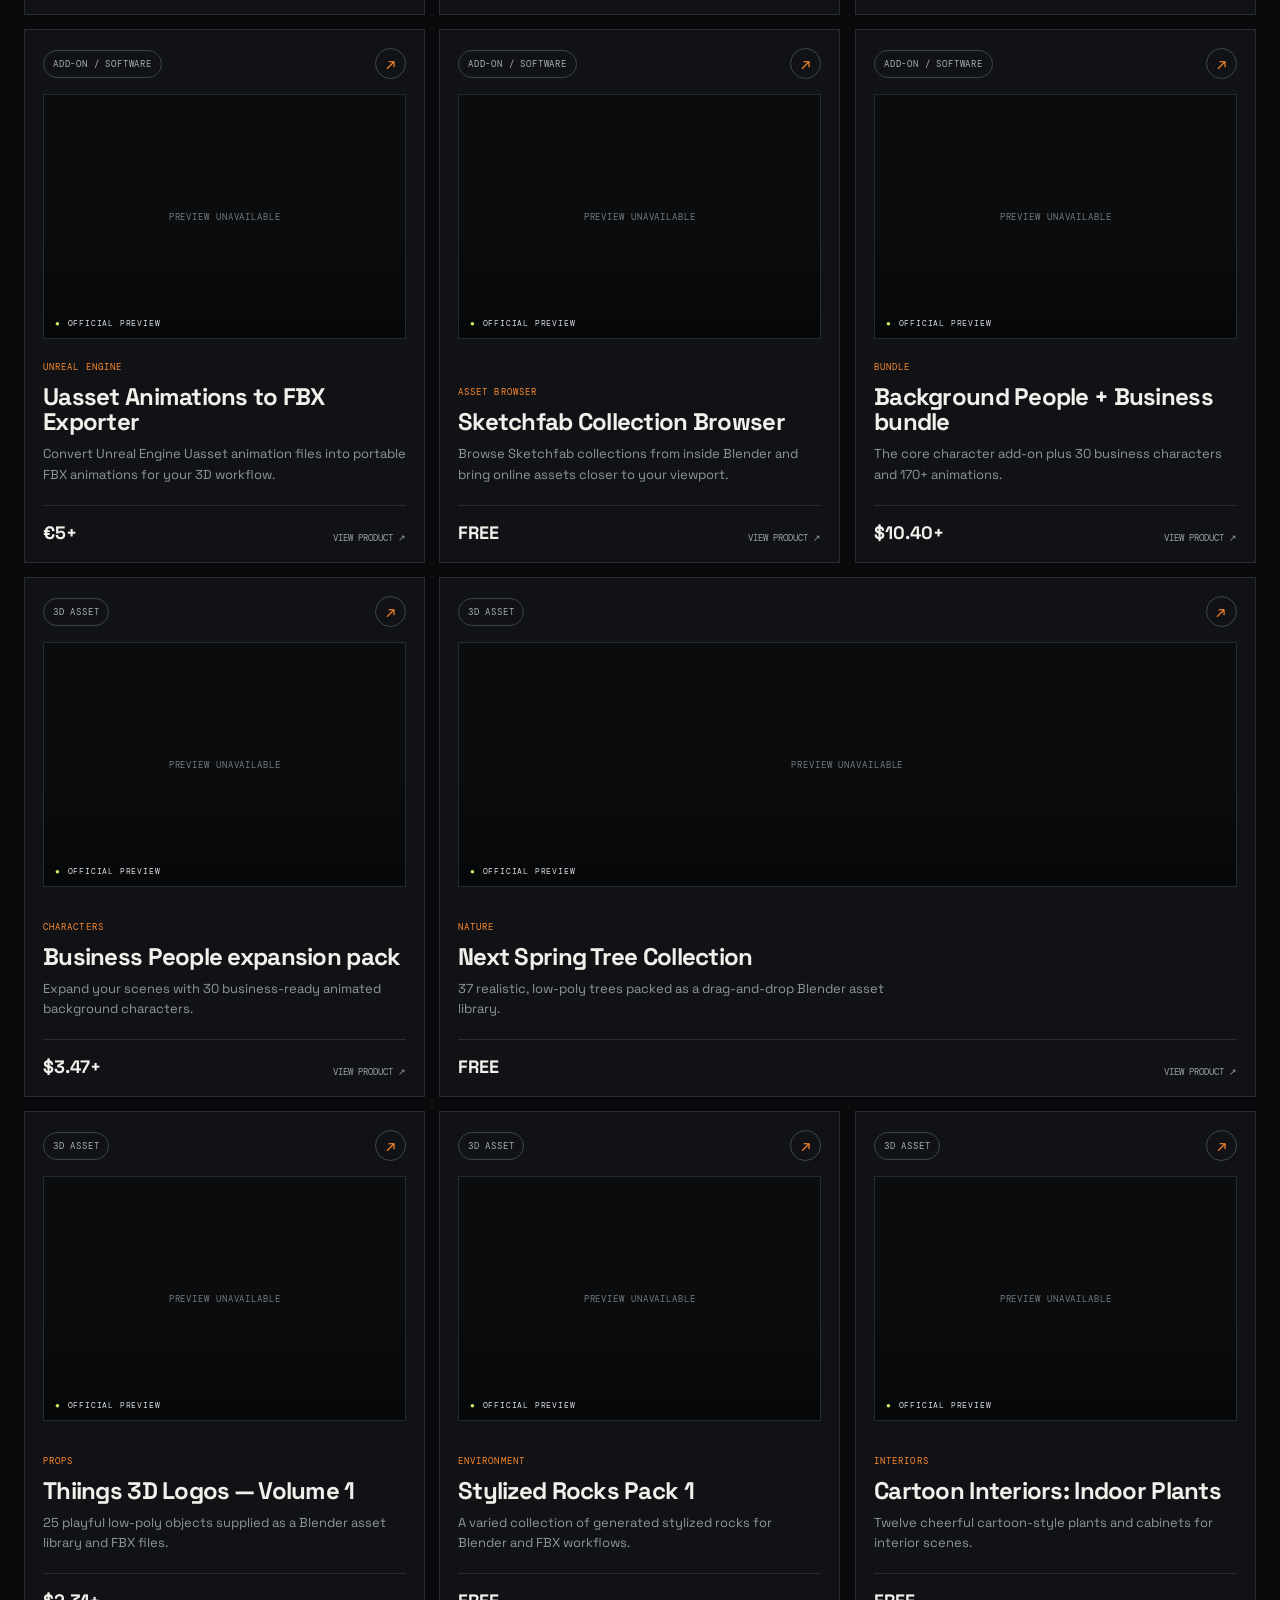
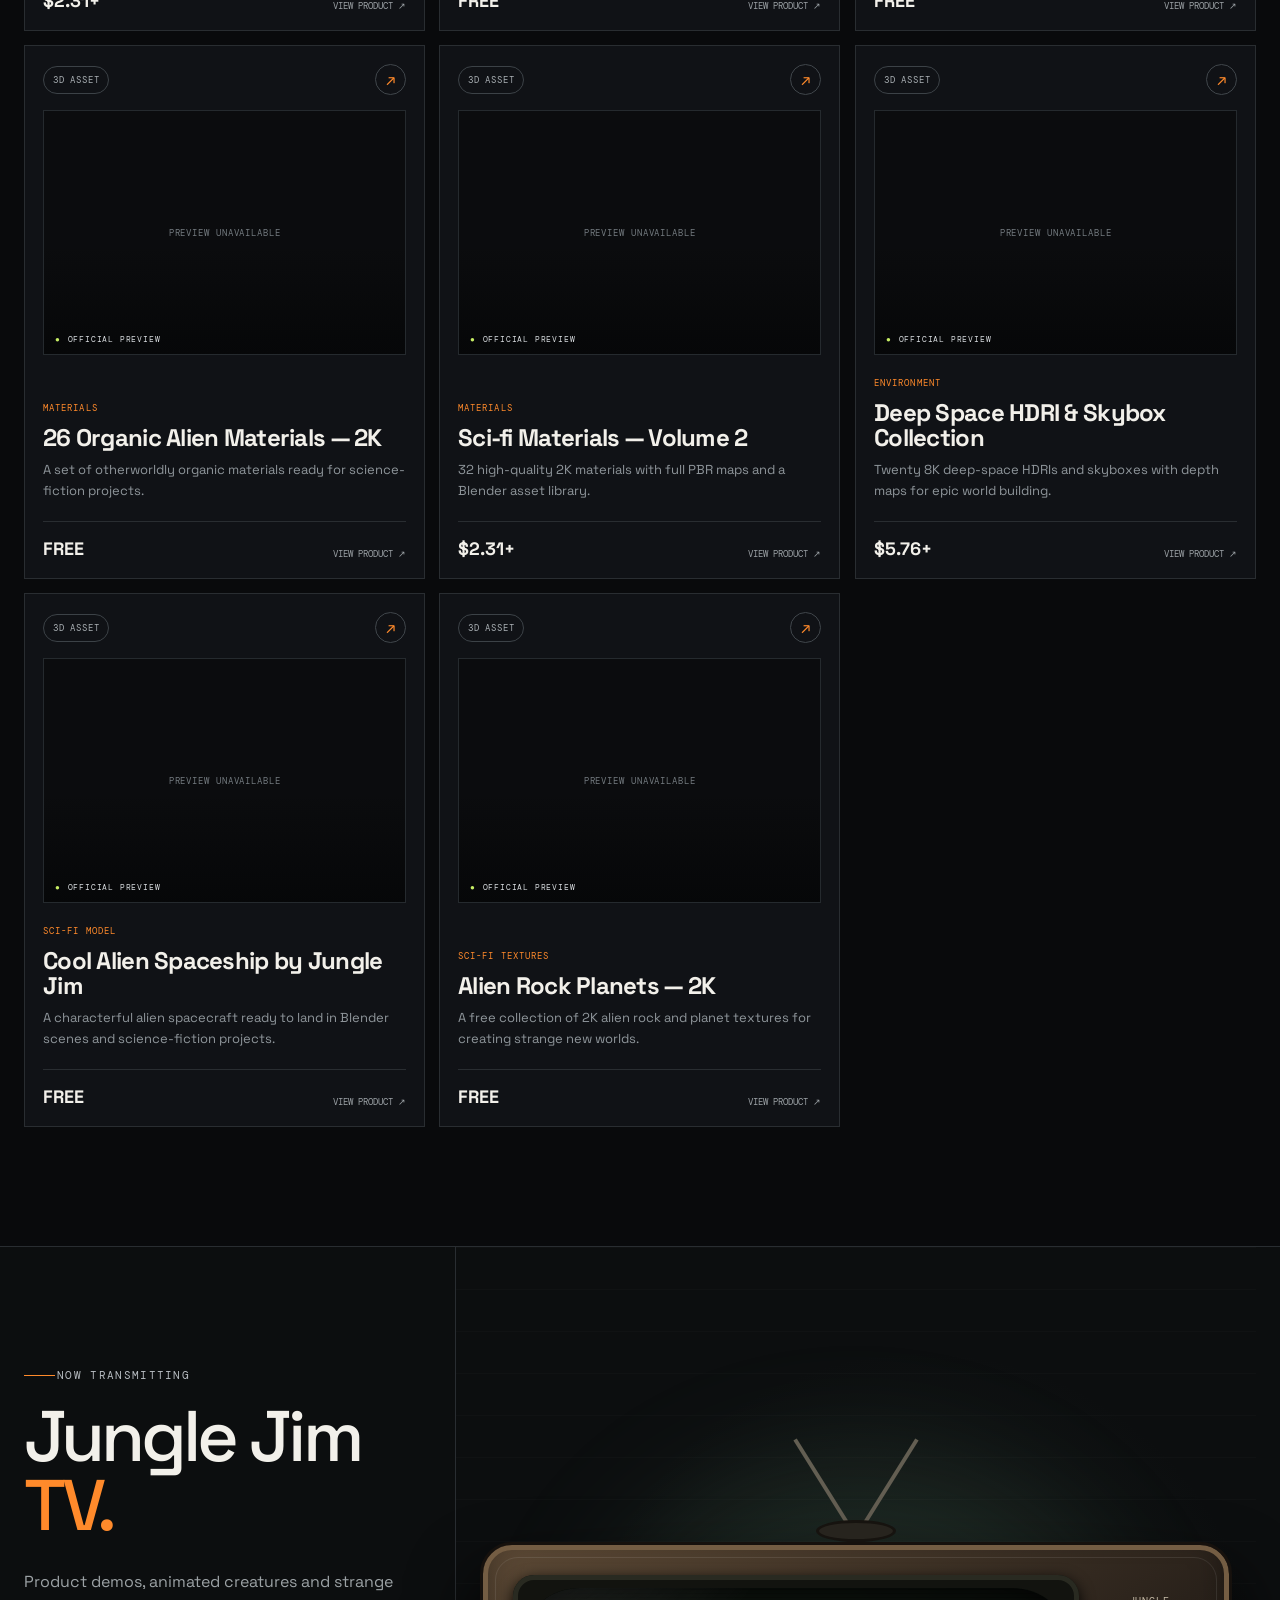
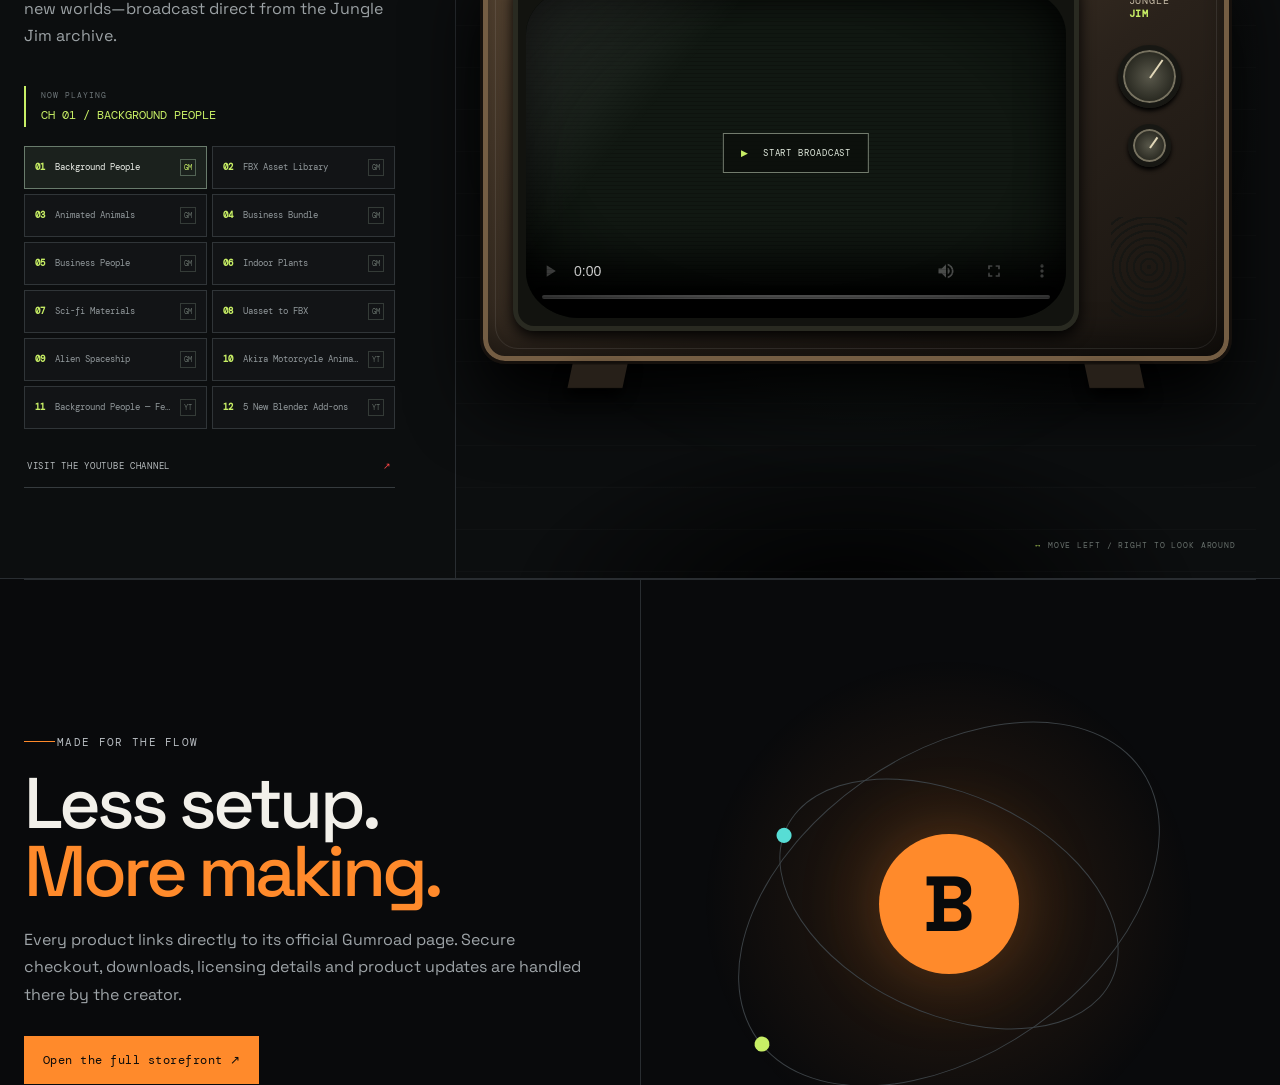
==== commit 2b5d6967: "Fix navigation across mobile pages" ====
--- a/index.html
+++ b/index.html
@@ -9,7 +9,7 @@
   <link rel="preconnect" href="https://fonts.googleapis.com">
   <link rel="preconnect" href="https://fonts.gstatic.com" crossorigin>
   <link href="https://fonts.googleapis.com/css2?family=DM+Mono:wght@400;500&family=Space+Grotesk:wght@400;500;600;700&display=swap" rel="stylesheet">
-  <link rel="stylesheet" href="styles.css">
+  <link rel="stylesheet" href="styles.css?v=mobile-nav-1">
 </head>
 <body>
   <div class="noise" aria-hidden="true"></div>
--- a/styles.css
+++ b/styles.css
@@ -1,6 +1,6 @@
 :root{--bg:#090a0c;--panel:#111316;--line:#292d31;--text:#f2f0ea;--muted:#93999f;--orange:#ff8a2b;--cyan:#57ddd5;--lime:#c7ee65;--mono:'DM Mono',monospace;--display:'Space Grotesk',sans-serif}*{box-sizing:border-box}html{scroll-behavior:smooth}body{margin:0;background:var(--bg);color:var(--text);font-family:var(--display);overflow-x:hidden}.noise{position:fixed;inset:0;opacity:.025;pointer-events:none;z-index:20;background-image:url("data:image/svg+xml,%3Csvg viewBox='0 0 160 160' xmlns='http://www.w3.org/2000/svg'%3E%3Cfilter id='n'%3E%3CfeTurbulence type='fractalNoise' baseFrequency='.8' numOctaves='4'/%3E%3C/filter%3E%3Crect width='100%25' height='100%25' filter='url(%23n)' opacity='.8'/%3E%3C/svg%3E")}.shell{width:min(1280px,calc(100% - 48px));margin-inline:auto}.nav{height:82px;display:flex;align-items:center;justify-content:space-between;border-bottom:1px solid var(--line);position:relative;z-index:5}.brand{display:flex;gap:12px;align-items:center;color:var(--text);text-decoration:none;font-size:13px;letter-spacing:.08em}.brand b{color:var(--orange)}.brand-mark{width:28px;height:28px;border:1px solid #545a60;border-radius:50%;display:grid;place-items:center;position:relative}.brand-mark i{position:absolute;width:4px;height:4px;background:var(--orange);border-radius:50%}.brand-mark i:nth-child(1){transform:translate(-5px,-2px)}.brand-mark i:nth-child(2){transform:translate(5px,-2px)}.brand-mark i:nth-child(3){transform:translate(0,6px)}.nav nav{display:flex;align-items:center;gap:30px}.nav nav a{color:#a8adb1;text-decoration:none;font:11px var(--mono);letter-spacing:.08em}.nav nav a:hover{color:#fff}.nav-cta{border:1px solid #51565b;padding:11px 15px}.hero{min-height:calc(100vh - 82px);display:grid;grid-template-columns:1.05fr .95fr;border-bottom:1px solid var(--line)}.hero-copy{padding:clamp(70px,10vh,120px) 4vw 70px 0;display:flex;flex-direction:column;justify-content:center}.eyebrow{font:11px var(--mono);letter-spacing:.12em;color:#b6bbc0;display:flex;align-items:center;gap:10px}.eyebrow span{width:23px;height:1px;background:var(--orange);box-shadow:8px 0 var(--orange)}h1,h2{font-weight:500;letter-spacing:-.055em;margin:20px 0}h1{font-size:clamp(58px,7.1vw,112px);line-height:.86;max-width:760px}h1 em,h2 em{font-style:normal;color:var(--orange)}.lede{font-size:clamp(17px,1.5vw,21px);line-height:1.6;color:#a9afb3;max-width:580px;margin:20px 0 32px}.hero-actions{display:flex;gap:10px;flex-wrap:wrap}.button{min-height:48px;display:inline-flex;align-items:center;justify-content:space-between;gap:35px;padding:0 18px;color:#fff;text-decoration:none;font:12px var(--mono);letter-spacing:.04em;border:1px solid var(--line);transition:.25s}.button.primary{background:var(--orange);border-color:var(--orange);color:#0b0b0b}.button:hover{transform:translateY(-2px);filter:brightness(1.1)}.metrics{display:flex;gap:clamp(28px,4vw,70px);margin-top:65px}.metrics div{display:flex;flex-direction:column;gap:7px}.metrics strong{font-size:28px;font-weight:500}.metrics span{font:9px var(--mono);letter-spacing:.11em;color:#777e84}.hero-visual{position:relative;border-left:1px solid var(--line);background:radial-gradient(circle at 52% 47%,#272016 0,rgba(17,19,22,.3) 31%,transparent 61%),linear-gradient(rgba(255,255,255,.026) 1px,transparent 1px),linear-gradient(90deg,rgba(255,255,255,.026) 1px,transparent 1px);background-size:auto,48px 48px,48px 48px;min-height:600px}#scene{width:100%;height:100%;display:block}.visual-label{position:absolute;font:9px var(--mono);letter-spacing:.1em;color:#8e9499}.visual-label.top{top:25px;left:25px}.visual-label.top span{color:var(--lime)}.visual-label.bottom{right:25px;bottom:25px}.visual-label.bottom span{color:var(--orange)}.catalog{padding:120px 0}.section-head{display:grid;grid-template-columns:1fr 1.2fr;gap:60px;align-items:end;margin-bottom:48px;opacity:.55;transform:translateY(20px);transition:.7s}.section-head.in-view{opacity:1;transform:none}h2{font-size:clamp(45px,5.6vw,78px);line-height:.96}.catalog-tools{display:flex;flex-direction:column;gap:20px}.search{display:flex;align-items:center;border-bottom:1px solid #484d52;padding:0 6px;height:48px}.search span{font-size:24px;color:var(--orange)}.search input{flex:1;background:none;border:0;outline:0;color:#fff;font:14px var(--mono);padding:0 12px}.filters{display:flex;gap:8px;flex-wrap:wrap}.filters button{border:1px solid #363b3f;background:transparent;color:#9fa4a8;border-radius:100px;padding:9px 13px;font:10px var(--mono);cursor:pointer}.filters button b{margin-left:7px;color:#62696f}.filters button.active{background:#f0eee7;color:#0a0b0c;border-color:#f0eee7}.filters button.active b{color:#686868}.product-grid{display:grid;grid-template-columns:repeat(3,1fr);gap:14px;perspective:1100px}.product-card{min-height:520px;border:1px solid var(--line);background:#101216;position:relative;display:flex;flex-direction:column;padding:18px;transform:rotateX(var(--rx,0)) rotateY(var(--ry,0));transition:transform .18s,border-color .3s,background .3s;animation:cardIn .5s both;animation-delay:var(--delay)}@keyframes cardIn{from{opacity:0;transform:translateY(14px)}}.product-card:hover{border-color:#5f656a;background:#14171a}.product-card.featured{grid-column:span 2}.card-hit{position:absolute;inset:0;z-index:4}.card-top{display:flex;justify-content:space-between;align-items:center;position:relative;z-index:2}.pill{font:9px var(--mono);letter-spacing:.09em;border:1px solid #3c4247;border-radius:100px;padding:7px 9px;color:#aab0b4}.arrow{width:31px;height:31px;border:1px solid #40464b;border-radius:50%;display:grid;place-items:center;color:var(--orange)}.product-art{height:245px;margin:15px 0;display:grid;place-items:center;position:relative;overflow:hidden;background:radial-gradient(circle,#2e3235 0,transparent 62%)}.product-art:before{content:'';position:absolute;width:180px;height:180px;border:1px solid #3c4247;border-radius:50%;transform:rotateX(68deg)}.product-art span{font-size:72px;font-weight:600;letter-spacing:-.3em;padding-right:.3em;position:relative;z-index:2;color:var(--orange);filter:drop-shadow(0 18px 18px #000);transition:.45s}.product-card:hover .product-art span{transform:translateY(-6px) rotate(-3deg) scale(1.06)}.product-art i{position:absolute;width:6px;height:6px;background:var(--cyan);border-radius:50%;left:22%;top:30%;box-shadow:170px 100px var(--orange),70px 140px var(--lime)}.art-space{background:radial-gradient(circle at 60% 35%,#233058,transparent 40%),radial-gradient(circle,#321d47,transparent 65%)}.art-trees span,.art-plants span{color:var(--lime)}.art-library span,.art-scifi span{color:var(--cyan)}.card-info{margin-top:auto}.card-info small{font:9px var(--mono);color:var(--orange);letter-spacing:.12em}.card-info h3{font-size:24px;line-height:1.05;letter-spacing:-.03em;margin:9px 0 10px;max-width:400px}.card-info p{font-size:13px;line-height:1.55;color:#8f969b;margin:0 0 20px;max-width:440px}.card-foot{display:flex;justify-content:space-between;align-items:end;padding-top:15px;border-top:1px solid var(--line)}.card-foot strong{font-size:18px}.card-foot span{font:9px var(--mono);color:#9ba1a5}.empty{text-align:center;border:1px dashed #383d42;padding:80px;color:#8f9599}.about{min-height:650px;border-top:1px solid var(--line);border-bottom:1px solid var(--line);display:grid;grid-template-columns:1fr 1fr;align-items:center;overflow:hidden}.about-card{padding:80px 50px 80px 0;opacity:.4;transform:translateY(20px);transition:.7s}.about-card.in-view{opacity:1;transform:none}.about-card p:not(.eyebrow){color:#9ea4a8;line-height:1.7;max-width:580px;margin-bottom:28px}.orbital{position:relative;height:100%;min-height:550px;border-left:1px solid var(--line);display:grid;place-items:center;background:radial-gradient(circle,rgba(255,138,43,.14),transparent 55%)}.core{width:140px;height:140px;border-radius:50%;background:var(--orange);color:#090a0b;display:grid;place-items:center;font-size:78px;font-weight:700;box-shadow:0 0 80px rgba(255,138,43,.28)}.orbit{position:absolute;border:1px solid #3b4145;border-radius:50%;animation:spin 14s linear infinite}.orbit:after{content:'';position:absolute;width:15px;height:15px;border-radius:50%;background:var(--cyan);top:50%;left:-7px}.o1{width:360px;height:220px;transform:rotate(25deg)}.o2{width:470px;height:300px;transform:rotate(-35deg);animation-duration:20s;animation-direction:reverse}.o2:after{background:var(--lime)}@keyframes spin{to{rotate:360deg}}footer{height:130px;display:flex;align-items:center;justify-content:space-between;color:#747b80;font:10px var(--mono)}footer a{color:#a9afb3;text-decoration:none}
 @media(max-width:900px){.nav nav>a:not(.nav-cta){display:none}.hero{grid-template-columns:1fr}.hero-copy{padding-right:0}.hero-visual{border-left:0;border-top:1px solid var(--line);height:620px}.section-head{grid-template-columns:1fr}.product-grid{grid-template-columns:repeat(2,1fr)}.product-card.featured{grid-column:span 2}.about{grid-template-columns:1fr}.orbital{border-left:0;border-top:1px solid var(--line)}.about-card{padding-right:0}}
-@media(max-width:600px){.shell{width:min(100% - 28px,1280px)}.nav{height:70px}.nav-cta{padding:9px!important}.hero{min-height:auto}.hero-copy{padding:70px 0 45px}h1{font-size:56px}.lede{font-size:16px}.metrics{gap:22px;margin-top:45px}.metrics strong{font-size:22px}.metrics span{font-size:7px}.hero-visual{height:470px;min-height:0}.catalog{padding:80px 0}.product-grid{grid-template-columns:1fr}.product-card,.product-card.featured{grid-column:auto;min-height:490px}.filters{display:grid;grid-template-columns:1fr 1fr}.filters button:first-child{grid-column:1/-1}.about-card{padding:80px 0}.orbital{min-height:460px}.o1{width:280px}.o2{width:360px}footer{height:auto;min-height:180px;flex-direction:column;justify-content:center;gap:24px;text-align:center}}
+@media(max-width:600px){.shell{width:min(100% - 28px,1280px)}.nav{height:auto;min-height:104px;flex-direction:column;align-items:stretch;justify-content:center;gap:12px;padding:13px 0 9px}.brand{align-self:flex-start;font-size:10px}.brand-mark{width:25px;height:25px;flex:0 0 auto}.nav nav{width:100%;gap:6px;overflow-x:auto;overscroll-behavior-inline:contain;scroll-snap-type:x proximity;padding:0 0 5px;scrollbar-width:none}.nav nav::-webkit-scrollbar{display:none}.nav nav a{flex:0 0 auto;display:block!important;scroll-snap-align:start;padding:9px 11px;border:1px solid #30363b;background:#111419;border-radius:2px;font-size:9px;white-space:nowrap}.nav nav a:hover,.nav nav a.active{border-color:var(--orange);color:#fff}.nav-cta{padding:9px 11px!important}.hero{min-height:auto}.hero-copy{padding:70px 0 45px}h1{font-size:56px}.lede{font-size:16px}.metrics{gap:22px;margin-top:45px}.metrics strong{font-size:22px}.metrics span{font-size:7px}.hero-visual{height:470px;min-height:0}.catalog{padding:80px 0}.product-grid{grid-template-columns:1fr}.product-card,.product-card.featured{grid-column:auto;min-height:490px}.filters{display:grid;grid-template-columns:1fr 1fr}.filters button:first-child{grid-column:1/-1}.about-card{padding:80px 0}.orbital{min-height:460px}.o1{width:280px}.o2{width:360px}footer{height:auto;min-height:180px;flex-direction:column;justify-content:center;gap:24px;text-align:center}}
 @media(prefers-reduced-motion:reduce){html{scroll-behavior:auto}*,*:before,*:after{animation-duration:.01ms!important;animation-iteration-count:1!important;transition:none!important}.product-card{transform:none!important}}
 .product-preview{height:245px;margin:15px 0;border:1px solid #252a2e;display:grid;place-items:center;position:relative;overflow:hidden;background:#0b0c0e}.product-preview:after{content:'';position:absolute;inset:0;background:linear-gradient(180deg,transparent 55%,rgba(5,6,7,.82));pointer-events:none}.product-preview img{width:100%;height:100%;object-fit:cover;transition:transform .55s cubic-bezier(.2,.8,.2,1),filter .4s;filter:saturate(.88) contrast(1.04)}.product-card:hover .product-preview img{transform:scale(1.045);filter:saturate(1) contrast(1.06)}.product-preview>span{position:absolute;z-index:2;left:11px;bottom:10px;font:8px var(--mono);letter-spacing:.1em;color:#d8dcdf}.product-preview>span:before{content:'●';color:var(--lime);margin-right:7px}.product-preview.failed img{display:none}.product-preview.failed:before{content:'PREVIEW UNAVAILABLE';font:9px var(--mono);letter-spacing:.1em;color:#737a7f}
 .tv-section{border-top:1px solid var(--line);border-bottom:1px solid var(--line);background:radial-gradient(circle at 72% 48%,rgba(72,103,84,.18),transparent 33%),#0c0e0f;overflow:hidden}.tv-layout{min-height:850px;display:grid;grid-template-columns:.7fr 1.3fr}.tv-copy{padding:110px 60px 90px 0;position:relative;z-index:3}.tv-copy h2{margin-bottom:28px}.tv-copy>p:not(.eyebrow){color:#9ca2a5;line-height:1.7;max-width:440px}.channel-readout{border-left:2px solid var(--lime);padding:4px 0 4px 15px;margin:36px 0 19px;display:flex;flex-direction:column;gap:7px}.channel-readout small{font:8px var(--mono);letter-spacing:.13em;color:#6e7679}.channel-readout strong{font:12px var(--mono);color:var(--lime)}.channel-list{display:grid;grid-template-columns:1fr 1fr;gap:5px}.channel-list button{min-width:0;height:43px;display:flex;align-items:center;gap:10px;padding:0 10px;border:1px solid #303538;background:#121416;color:#92999c;text-align:left;cursor:pointer;font:9px var(--mono);transition:.2s}.channel-list button:hover,.channel-list button.active{border-color:#697b6c;background:#1b211d;color:#eef1eb}.channel-list button b{color:var(--lime)}.channel-list button span{white-space:nowrap;overflow:hidden;text-overflow:ellipsis}.youtube-link{display:flex;justify-content:space-between;margin-top:16px;padding:15px 3px;border-bottom:1px solid #363b3e;color:#b7bcbe;text-decoration:none;font:9px var(--mono);letter-spacing:.08em}.youtube-link span{color:#ff4646}.tv-stage{min-width:0;min-height:720px;position:relative;display:grid;place-items:center;perspective:1300px;border-left:1px solid var(--line);background:linear-gradient(rgba(255,255,255,.018) 1px,transparent 1px);background-size:100% 42px}.tv-glow{position:absolute;width:70%;height:55%;border-radius:50%;background:rgba(127,192,150,.11);filter:blur(60px)}.tv-set{--tv-ry:0deg;--tv-x:0px;width:min(690px,88%);position:relative;z-index:2;transform:translateX(var(--tv-x)) rotateY(var(--tv-ry));transform-style:preserve-3d;transition:transform .18s ease-out}.tv-case{aspect-ratio:1.34/1;background:linear-gradient(145deg,#5c4935,#2a221b 58%,#17130f);border:3px solid #16110d;border-radius:32px 32px 25px 25px;padding:35px;display:grid;grid-template-columns:1fr 112px;gap:24px;box-shadow:inset 0 0 0 5px #745d43,inset 0 -20px 35px rgba(0,0,0,.45),0 38px 70px #000;position:relative}.tv-case:before{content:'';position:absolute;inset:12px;border:1px solid rgba(255,255,255,.09);border-radius:23px;pointer-events:none}.tv-bezel{background:#12130f;padding:13px;border-radius:25px 23px 25px 22px;box-shadow:inset 0 0 0 5px #292a21,0 5px 15px #000}.tv-screen{height:100%;position:relative;overflow:hidden;border-radius:20% / 10%;background:#111812;box-shadow:inset 0 0 45px #000}.tv-screen video{width:100%;height:100%;object-fit:cover;display:block}.tv-scanlines{position:absolute;inset:0;background:repeating-linear-gradient(0deg,rgba(0,0,0,.17) 0,rgba(0,0,0,.17) 1px,transparent 1px,transparent 4px);pointer-events:none;z-index:3}.tv-glass{position:absolute;inset:0;border-radius:inherit;background:radial-gradient(ellipse at center,transparent 57%,rgba(0,0,0,.46)),linear-gradient(130deg,rgba(255,255,255,.12),transparent 28%);pointer-events:none;z-index:4}.tv-start{position:absolute;z-index:5;left:50%;top:50%;transform:translate(-50%,-50%);border:1px solid rgba(218,231,208,.5);background:rgba(11,15,12,.82);color:#e4ede0;padding:13px 17px;font:9px var(--mono);letter-spacing:.1em;cursor:pointer;white-space:nowrap}.tv-start span{color:var(--lime);margin-right:8px}.tv-start[hidden]{display:none}.tv-controls{display:flex;align-items:center;flex-direction:column;padding:14px 0}.tv-logo{font:10px var(--mono);letter-spacing:.08em;color:#c6bba7;margin:5px 0 25px}.tv-logo b{color:var(--lime)}.dial{width:63px;height:63px;border:5px solid #171713;border-radius:50%;background:radial-gradient(circle,#59584b,#27271f 70%);position:relative;box-shadow:0 3px 4px #000,inset 0 0 0 2px #777260}.dial i{position:absolute;width:2px;height:22px;background:#e2d8b9;top:6px;left:50%;transform:rotate(35deg);transform-origin:bottom}.dial.small{width:43px;height:43px;margin-top:16px}.dial.small i{height:13px}.speaker{width:76px;height:100px;margin-top:auto;background:repeating-radial-gradient(circle,#151613 0 2px,transparent 2.5px 7px);opacity:.85}.tv-antenna{height:105px;position:relative;display:flex;justify-content:center;align-items:end}.tv-antenna i{position:absolute;bottom:5px;width:4px;height:115px;background:#635e52;transform-origin:bottom}.tv-antenna i:first-child{transform:rotate(-32deg)}.tv-antenna i:nth-child(2){transform:rotate(32deg)}.tv-antenna b{width:80px;height:22px;border-radius:50%;background:#27241e;border:3px solid #16130f;position:relative;z-index:2}.tv-feet{display:flex;justify-content:space-between;padding:0 90px}.tv-feet i{width:55px;height:24px;background:#272019;transform:skew(-12deg);box-shadow:0 8px 15px #000}.tv-feet i:last-child{transform:skew(12deg)}.tv-floor{position:absolute;width:90%;height:40%;bottom:-23%;background:radial-gradient(ellipse,rgba(0,0,0,.9),transparent 67%)}.orbit-hint{position:absolute;right:20px;bottom:20px;font:8px var(--mono);letter-spacing:.11em;color:#68706c}.orbit-hint:before{content:'↔';color:var(--lime);margin-right:7px}
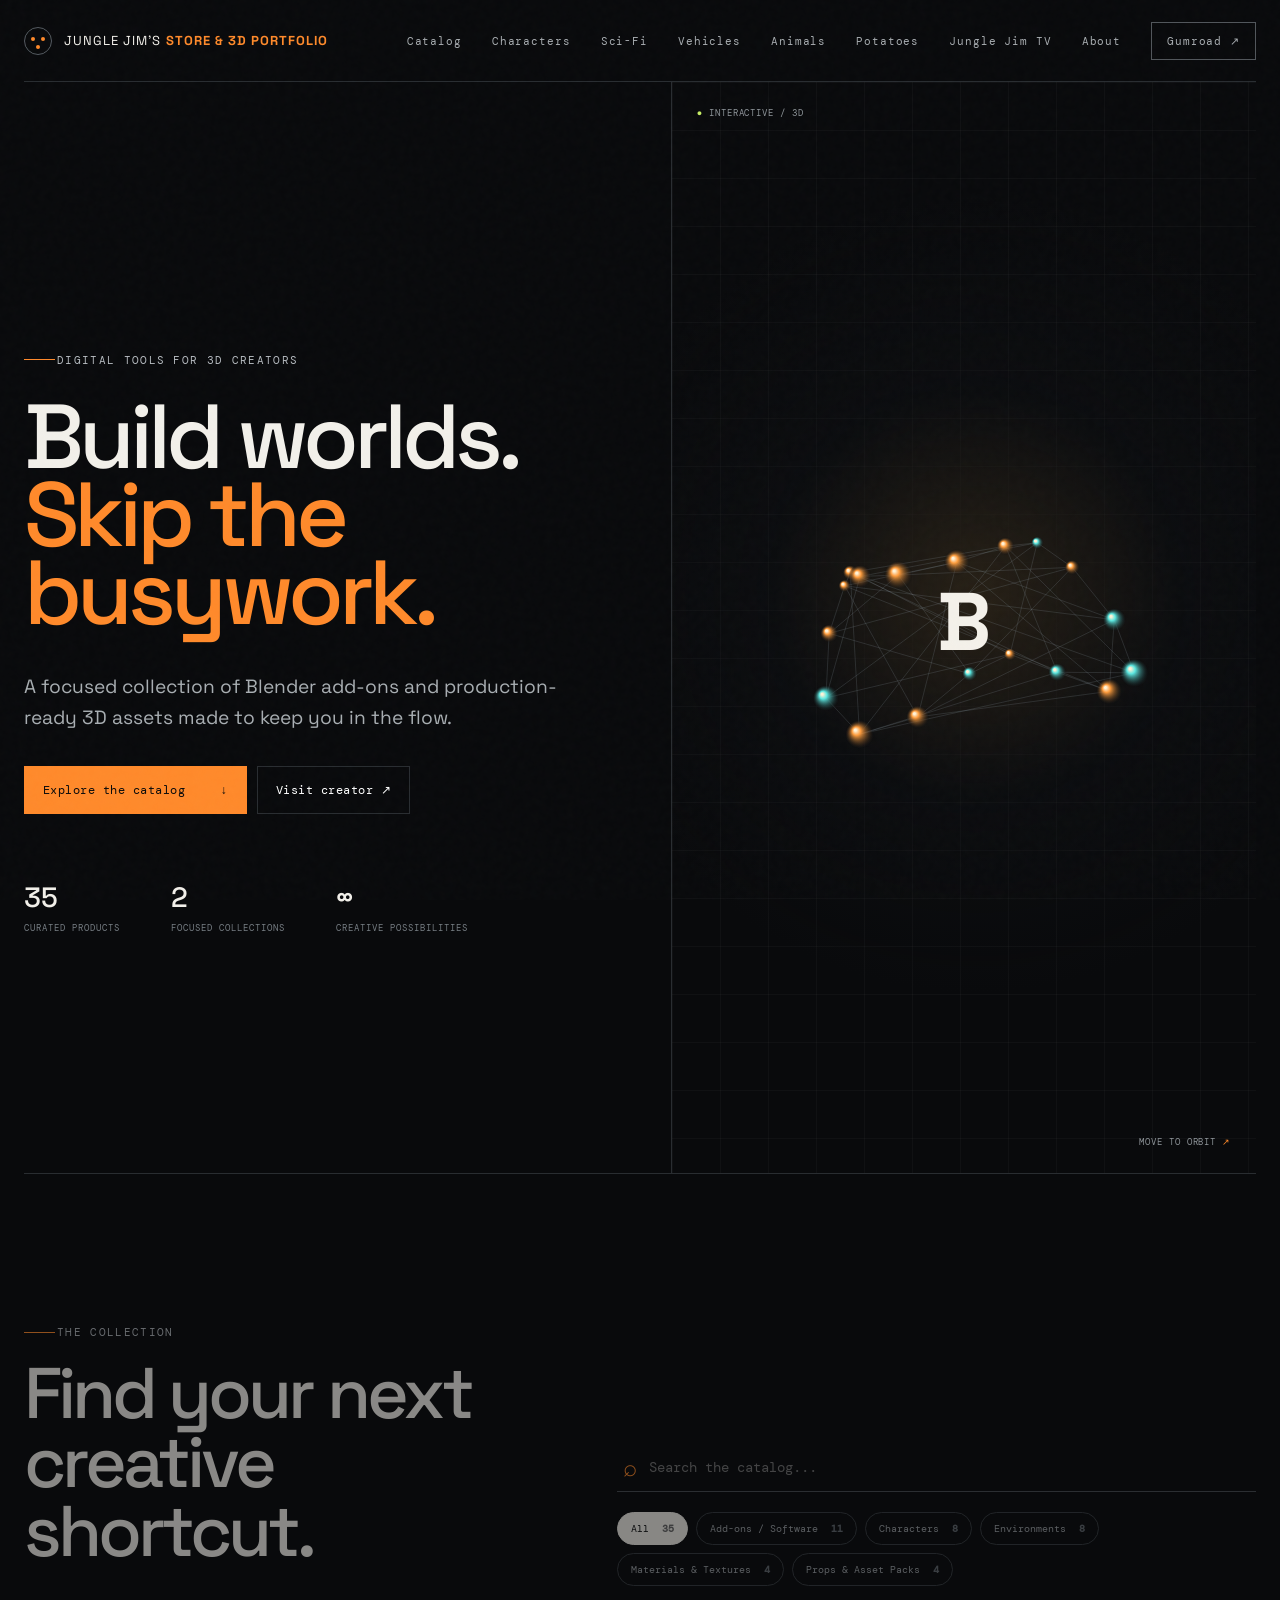
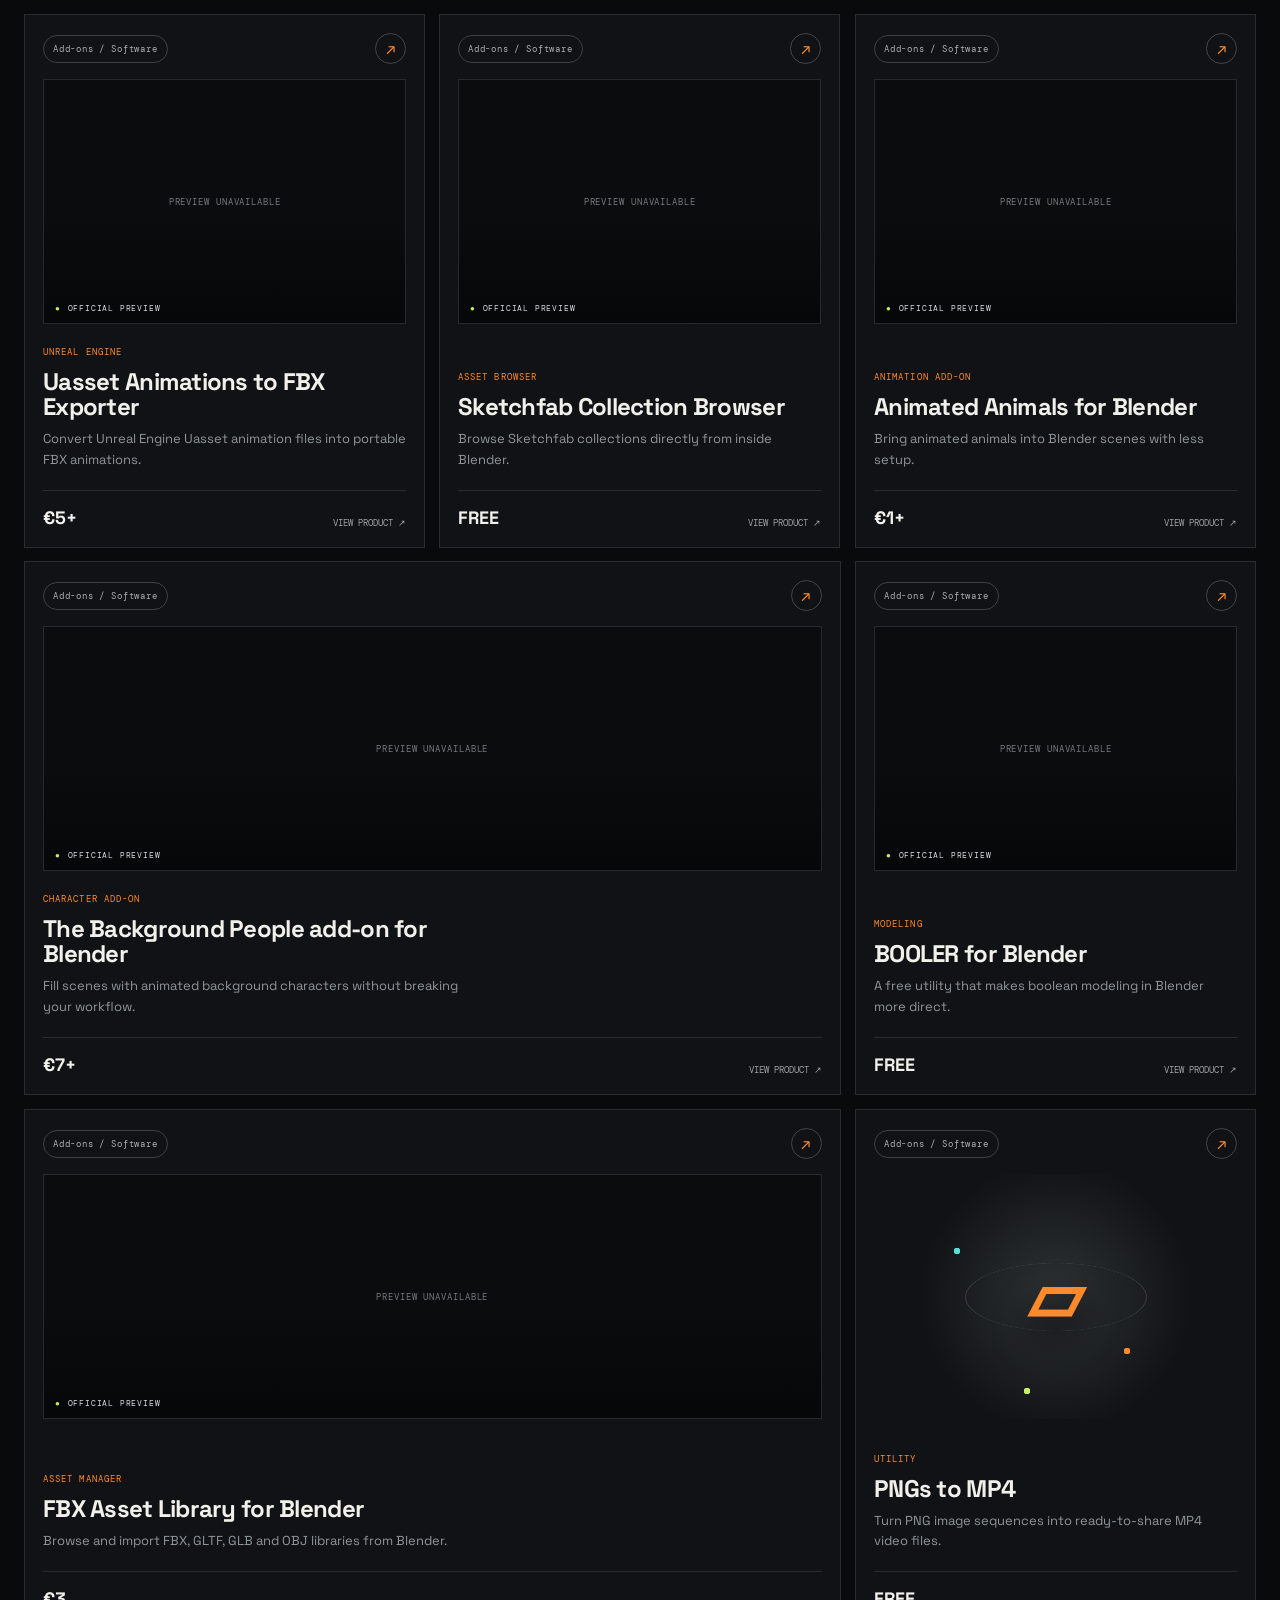
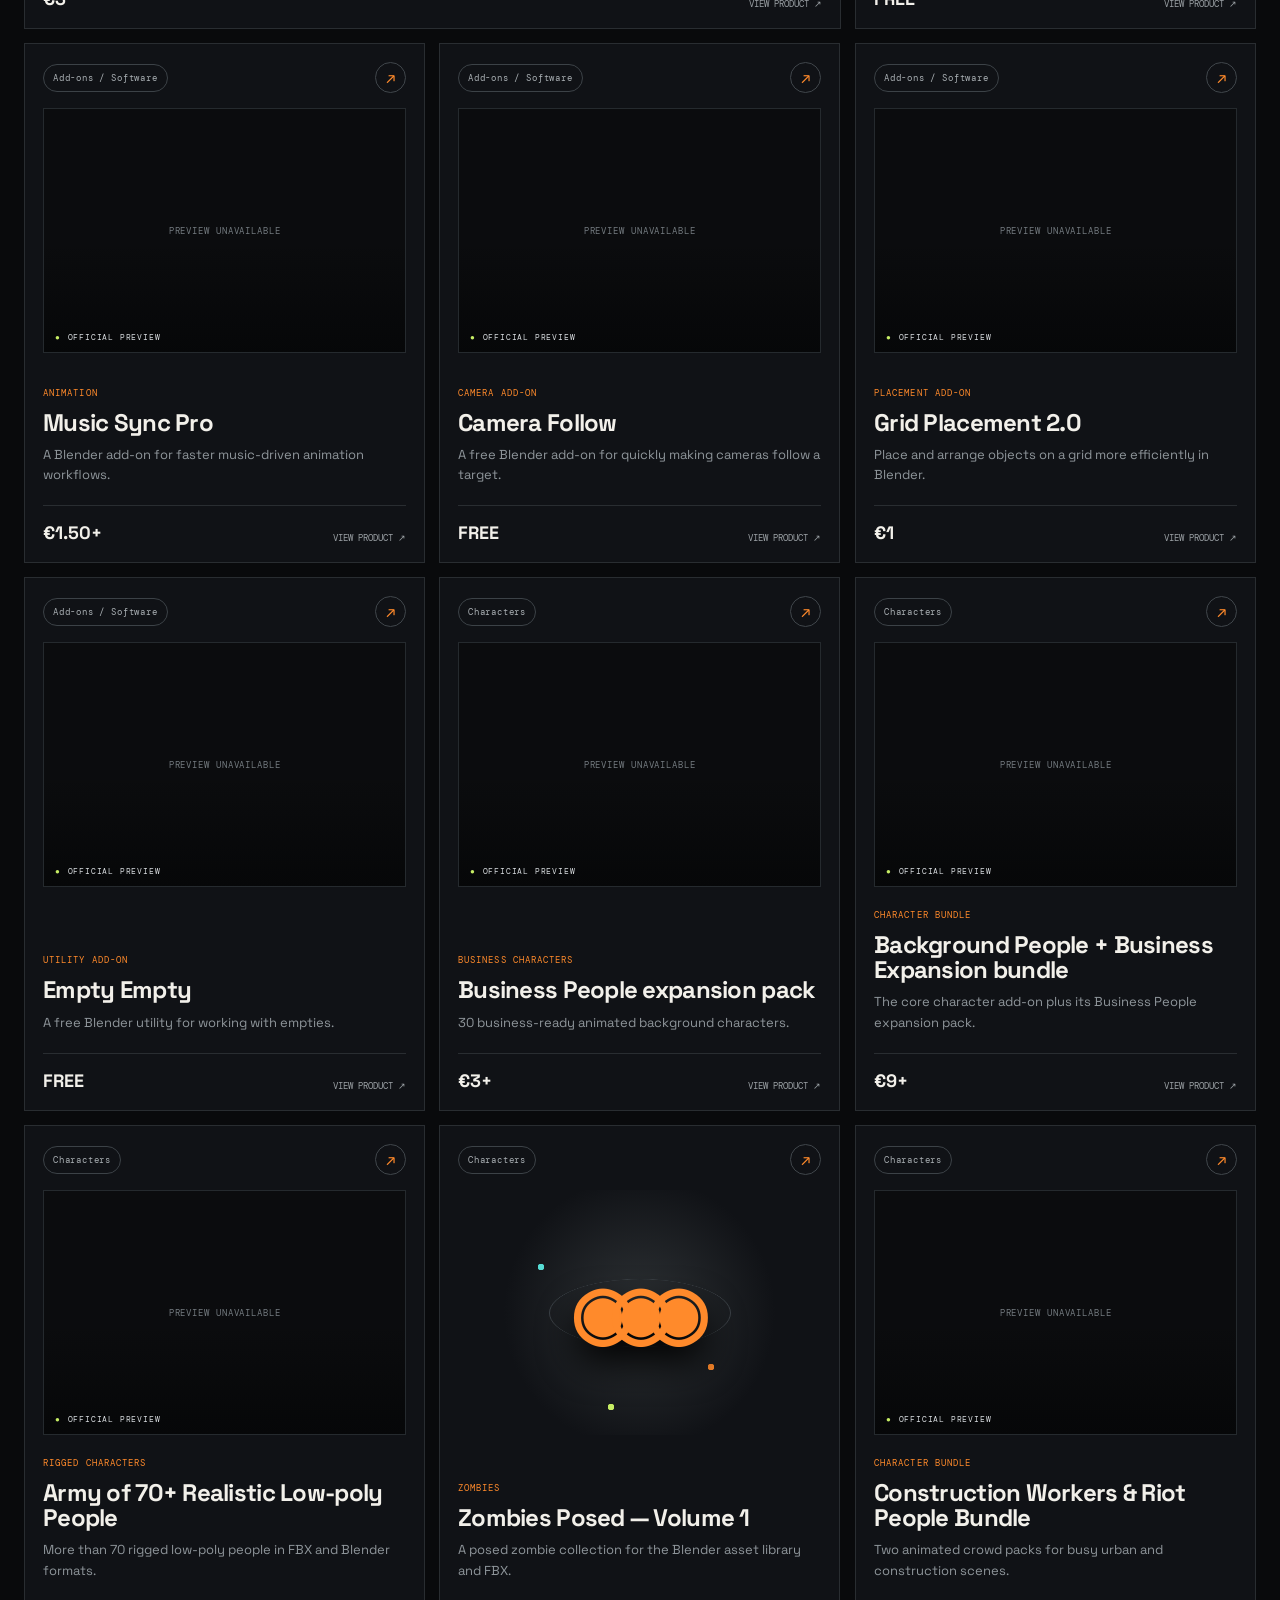
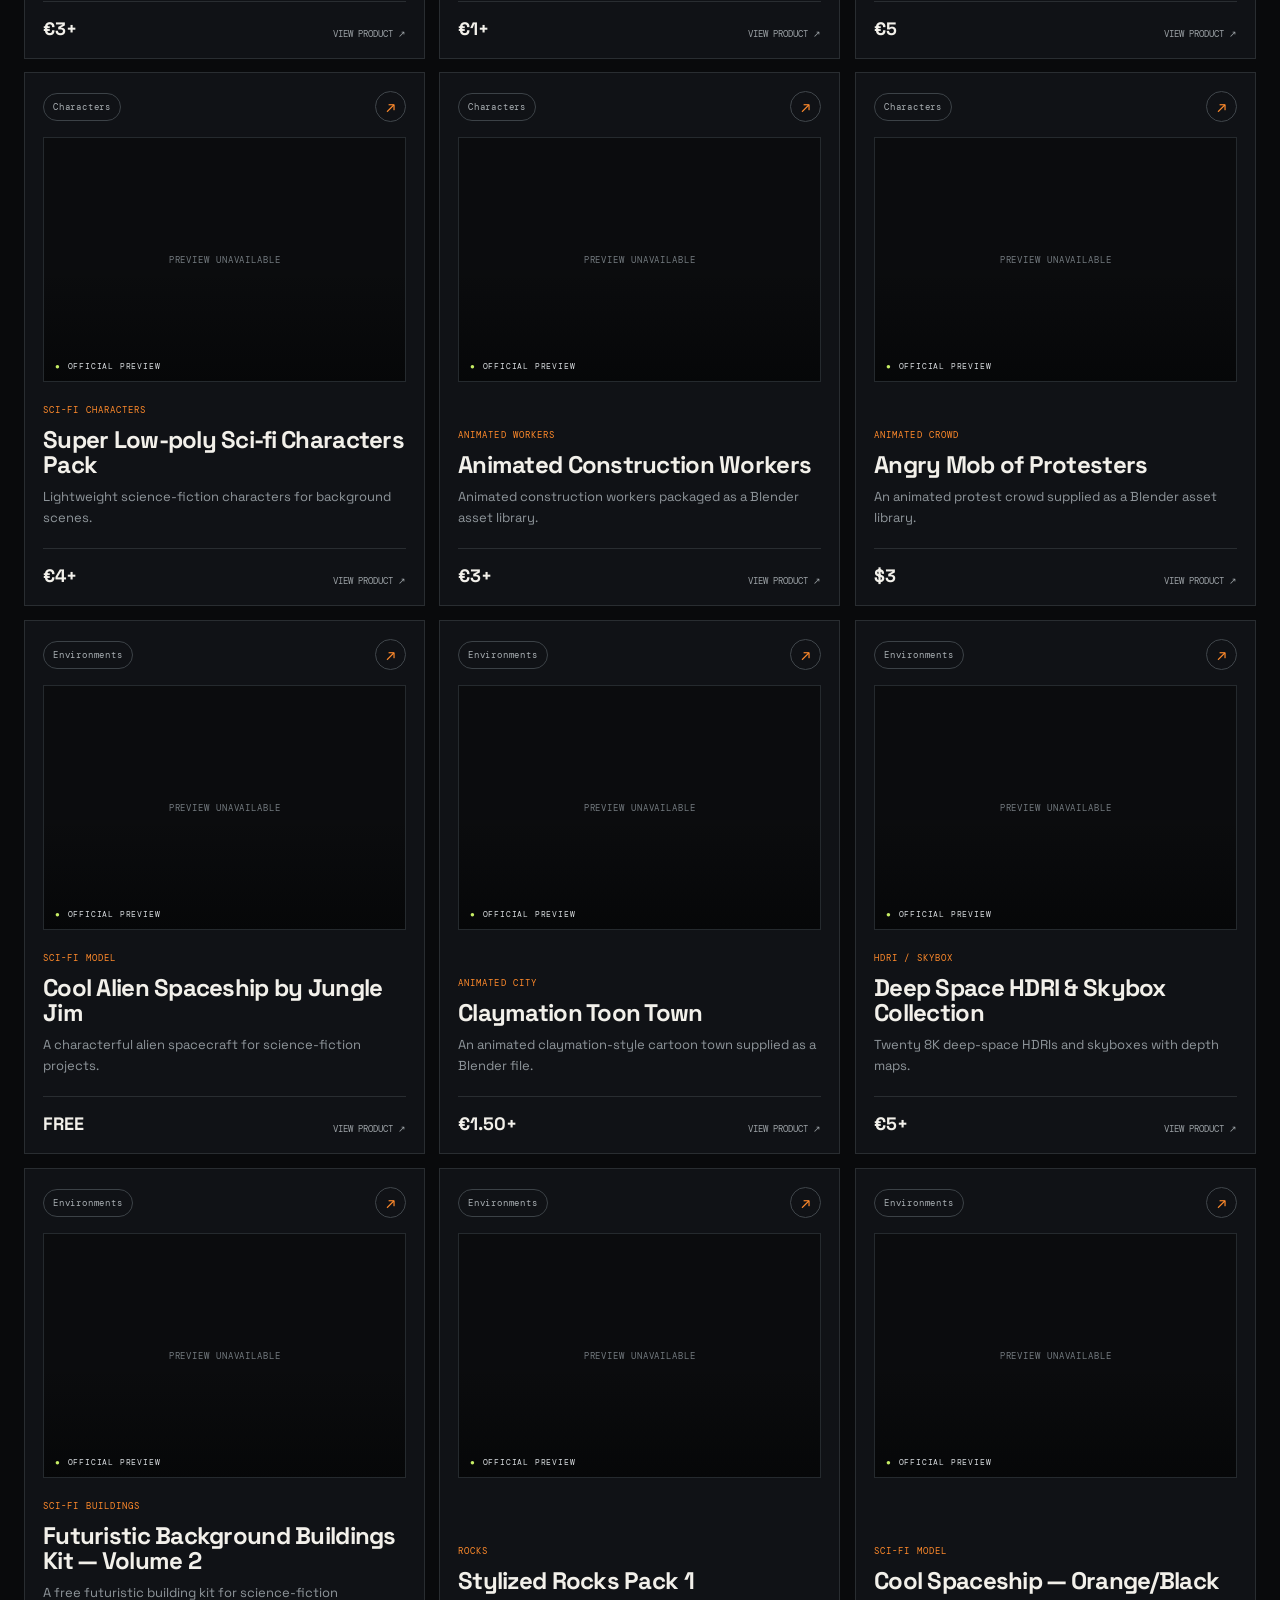
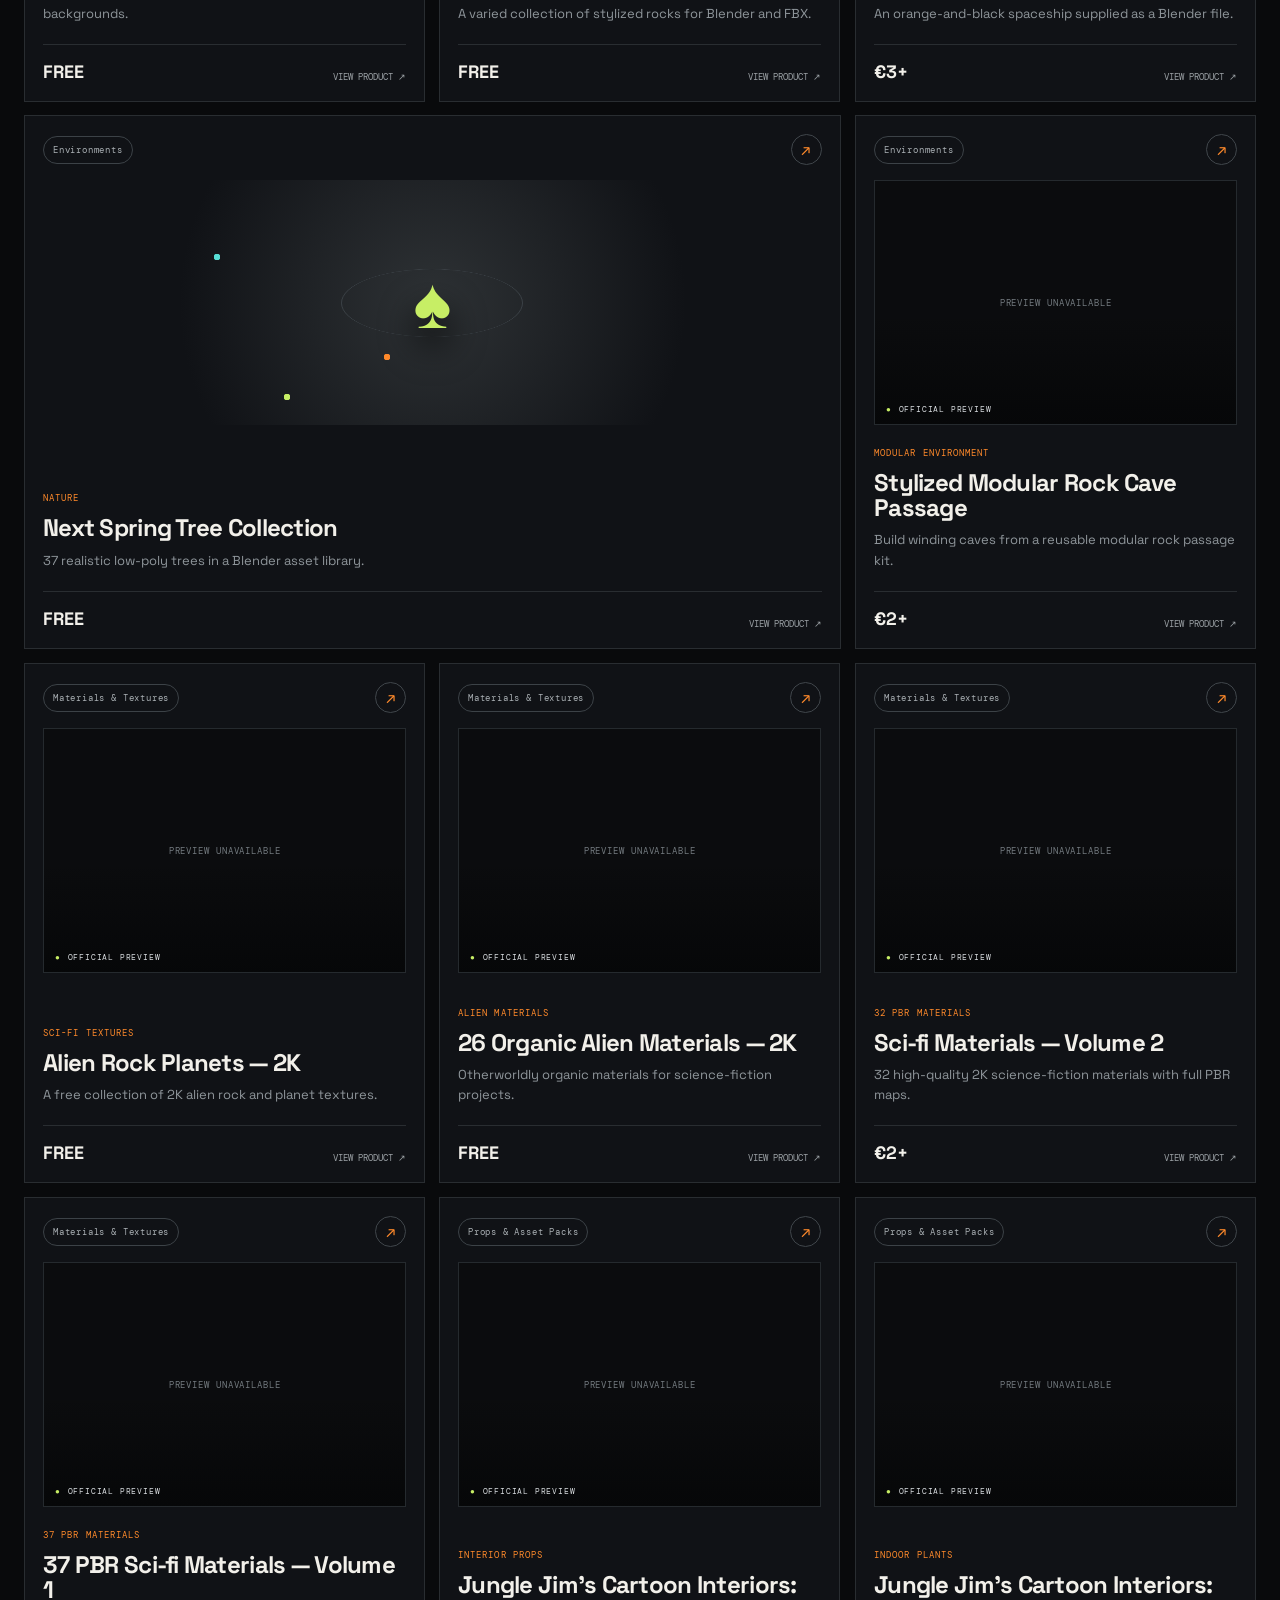
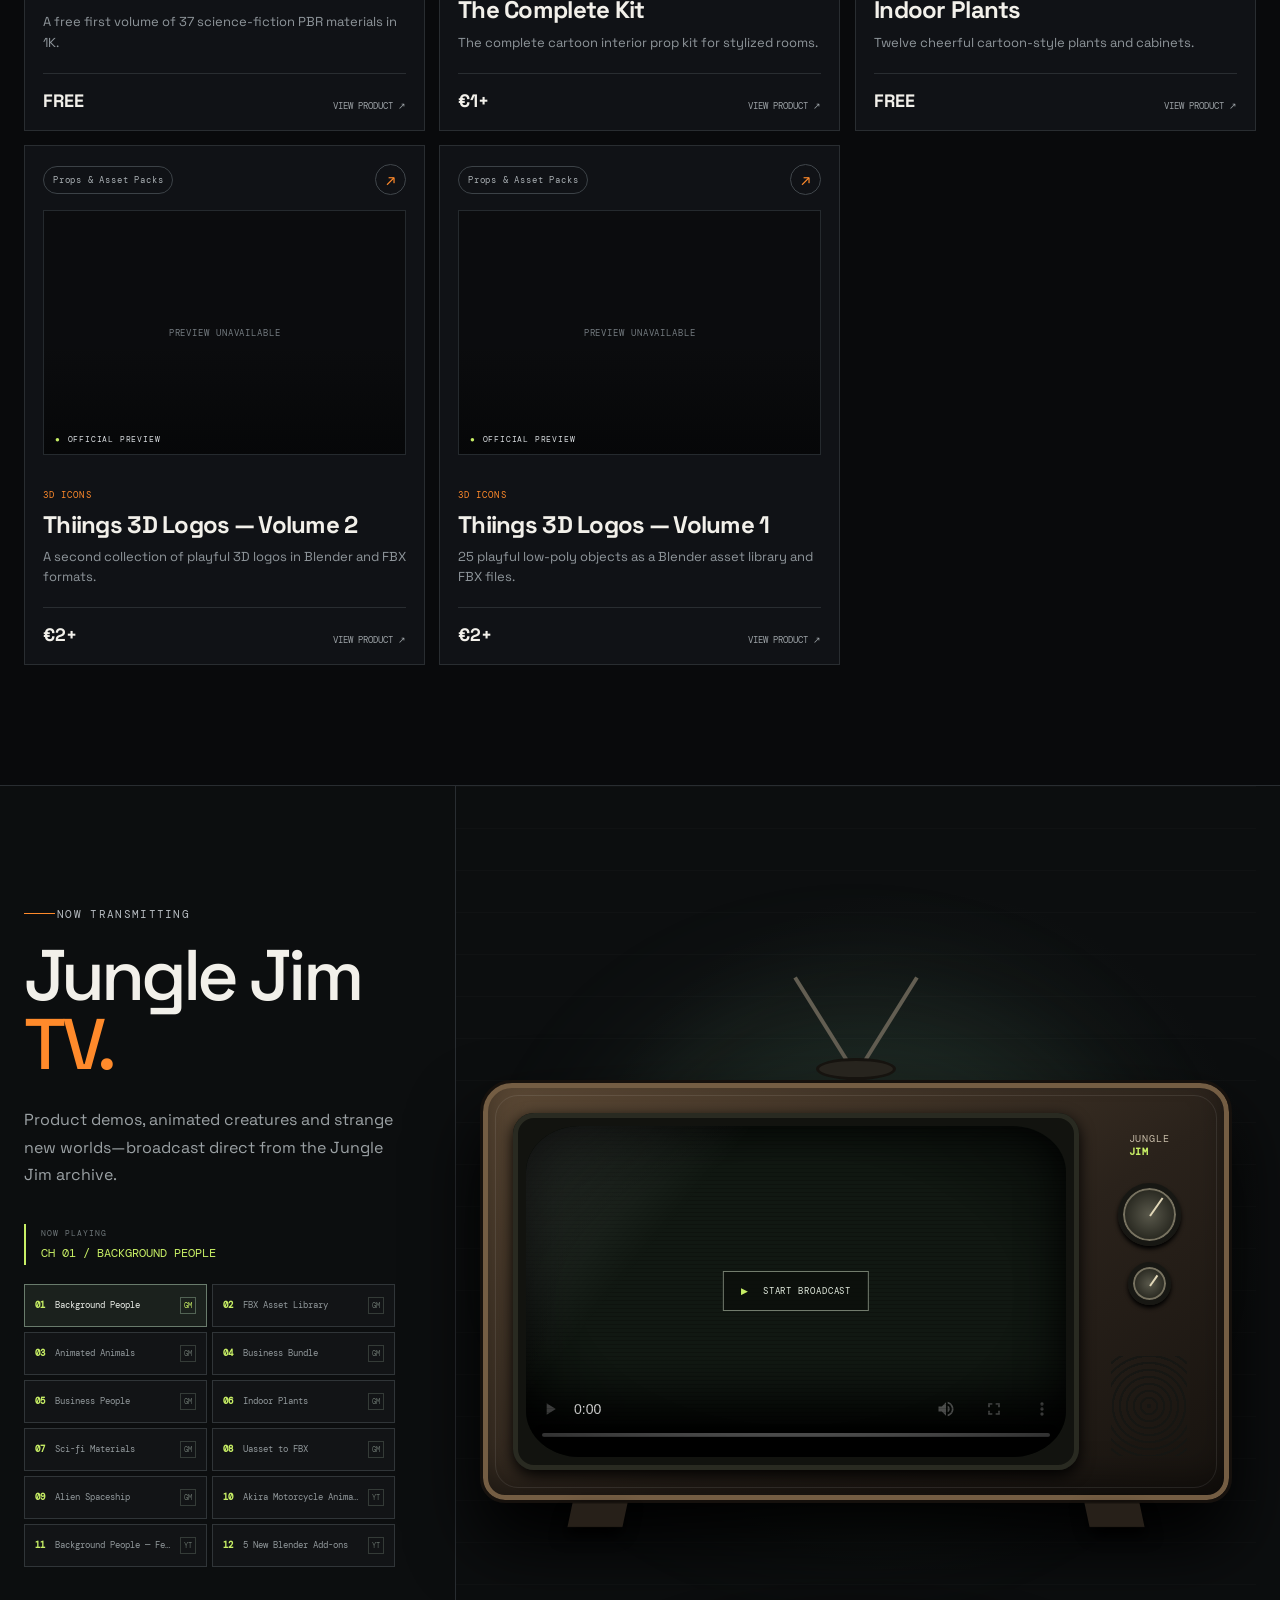
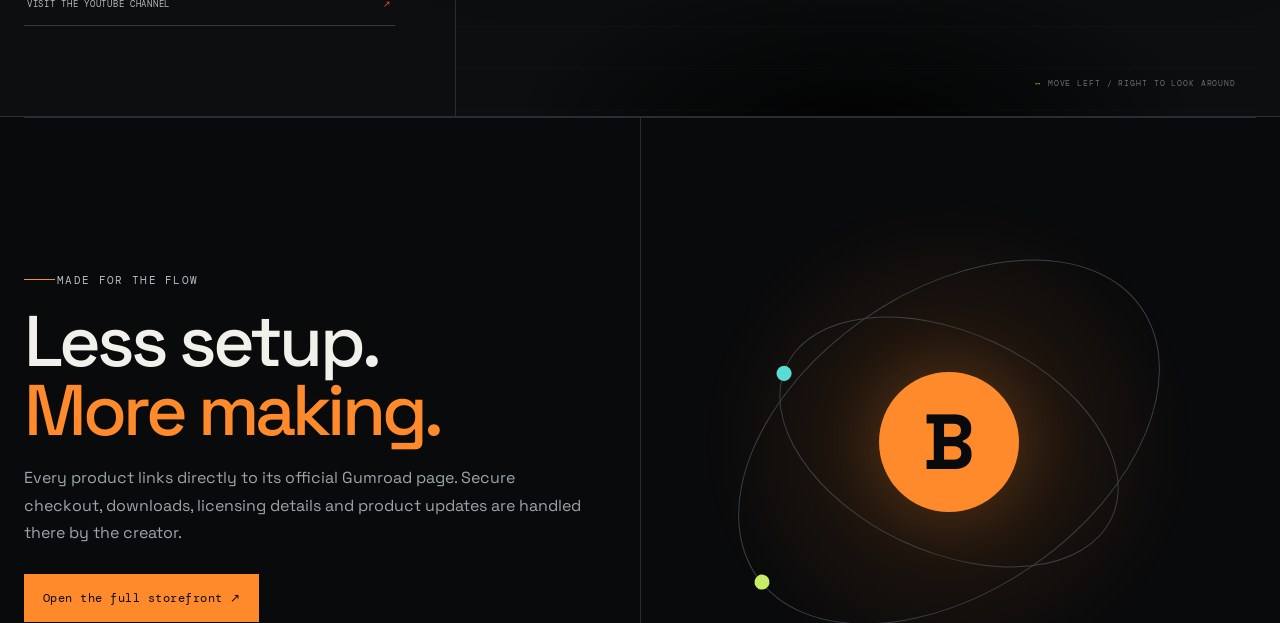
==== commit 847b61b7: "Add complete published Gumroad catalog Adds all 35 published products, official thumbnails, direct l" ====
--- a/index.html
+++ b/index.html
@@ -62,11 +62,7 @@
         </div>
         <div class="catalog-tools">
           <label class="search"><span>⌕</span><input id="search" type="search" placeholder="Search the catalog..." autocomplete="off"></label>
-          <div class="filters" role="group" aria-label="Filter products">
-            <button class="active" data-filter="all">All <b id="all-count"></b></button>
-            <button data-filter="software">Add-ons / Software <b id="software-count"></b></button>
-            <button data-filter="models">3D Models <b id="models-count"></b></button>
-          </div>
+          <div class="filters" id="catalog-filters" role="group" aria-label="Filter products"></div>
         </div>
       </div>
       <div id="product-grid" class="product-grid" aria-live="polite"></div>
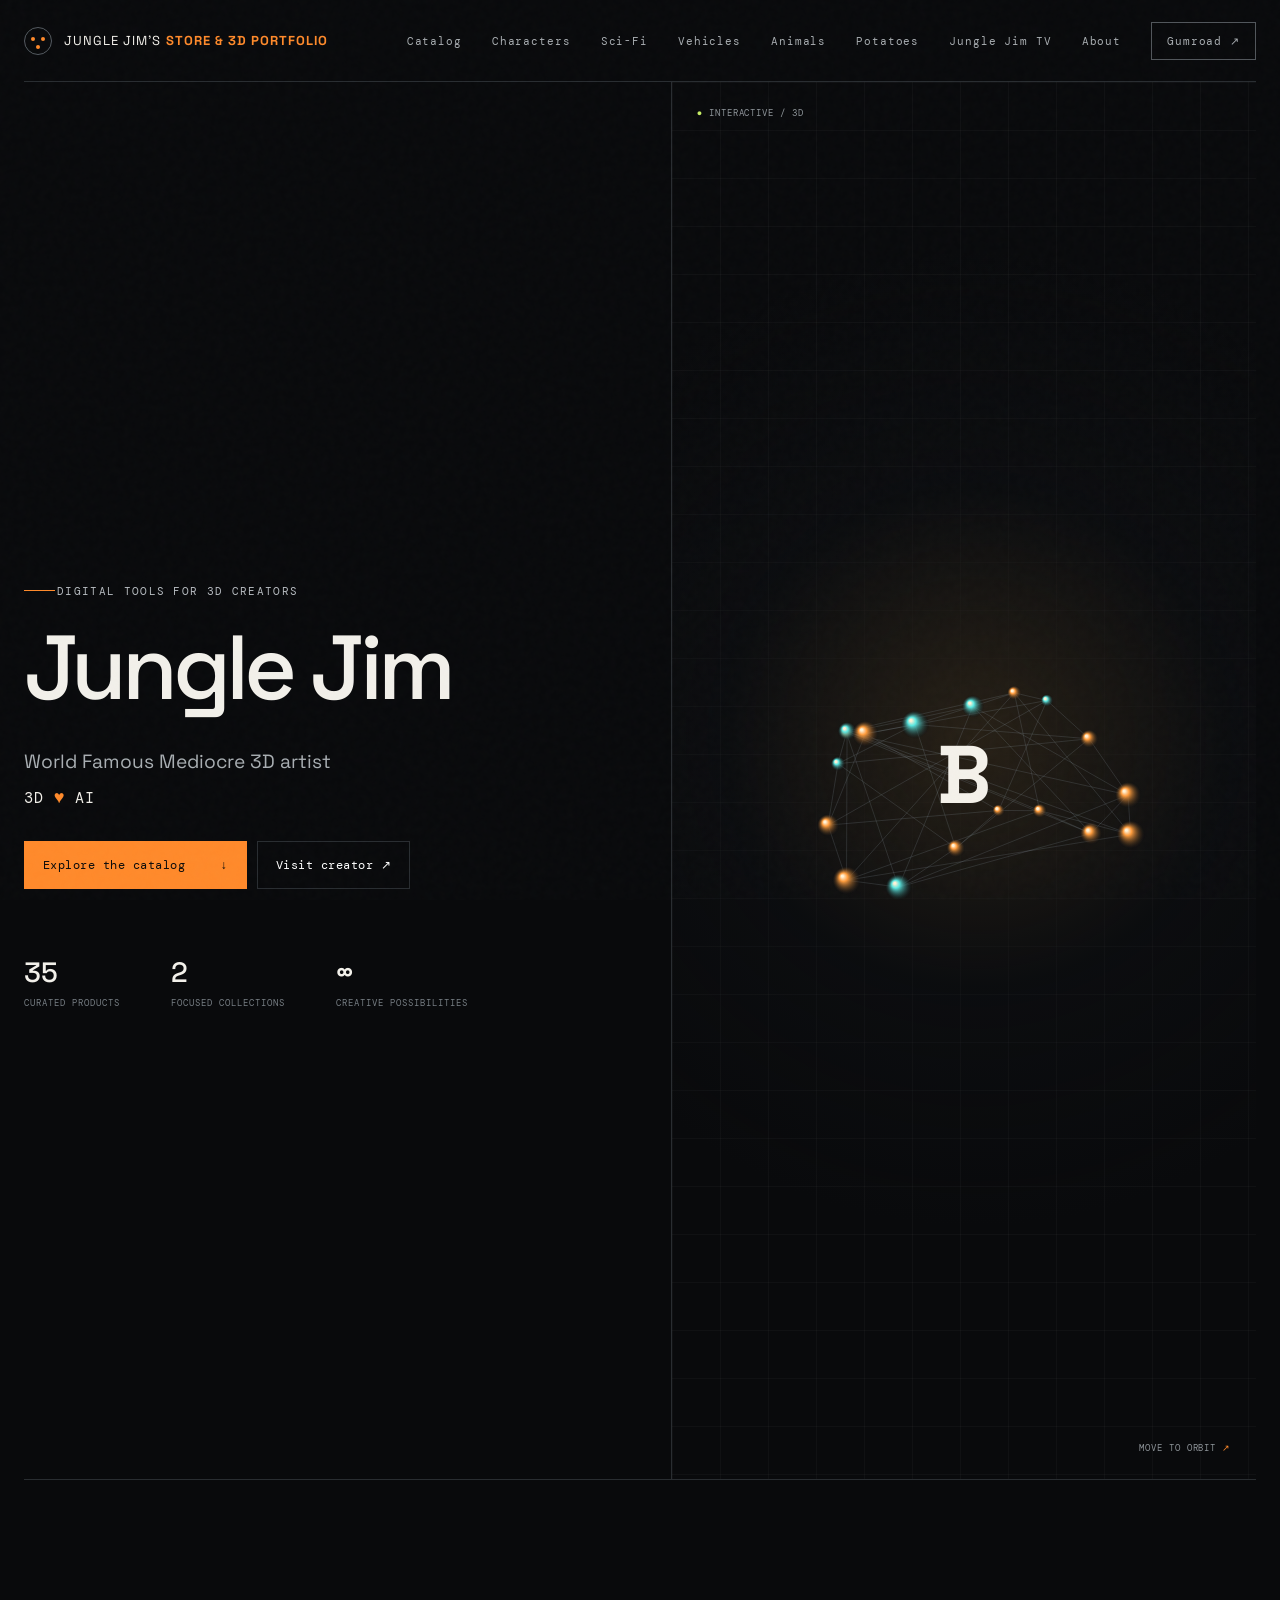
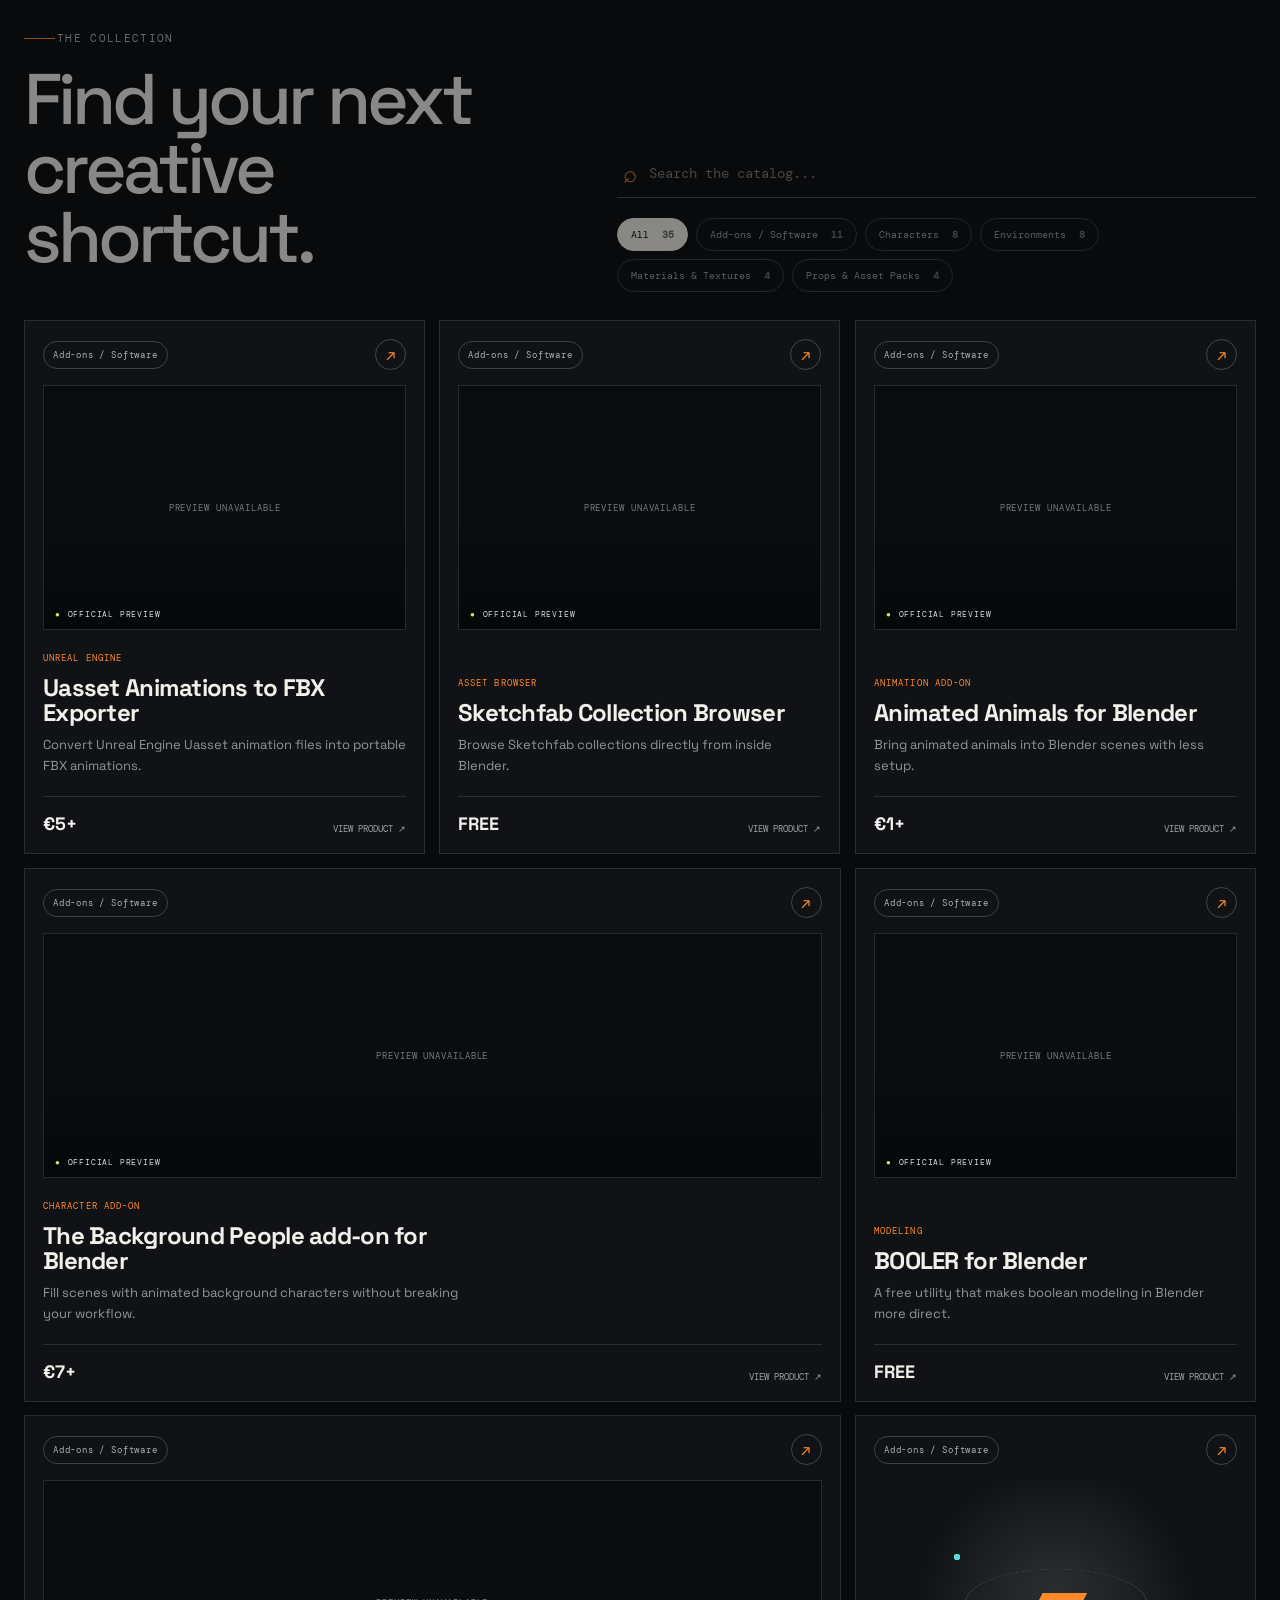
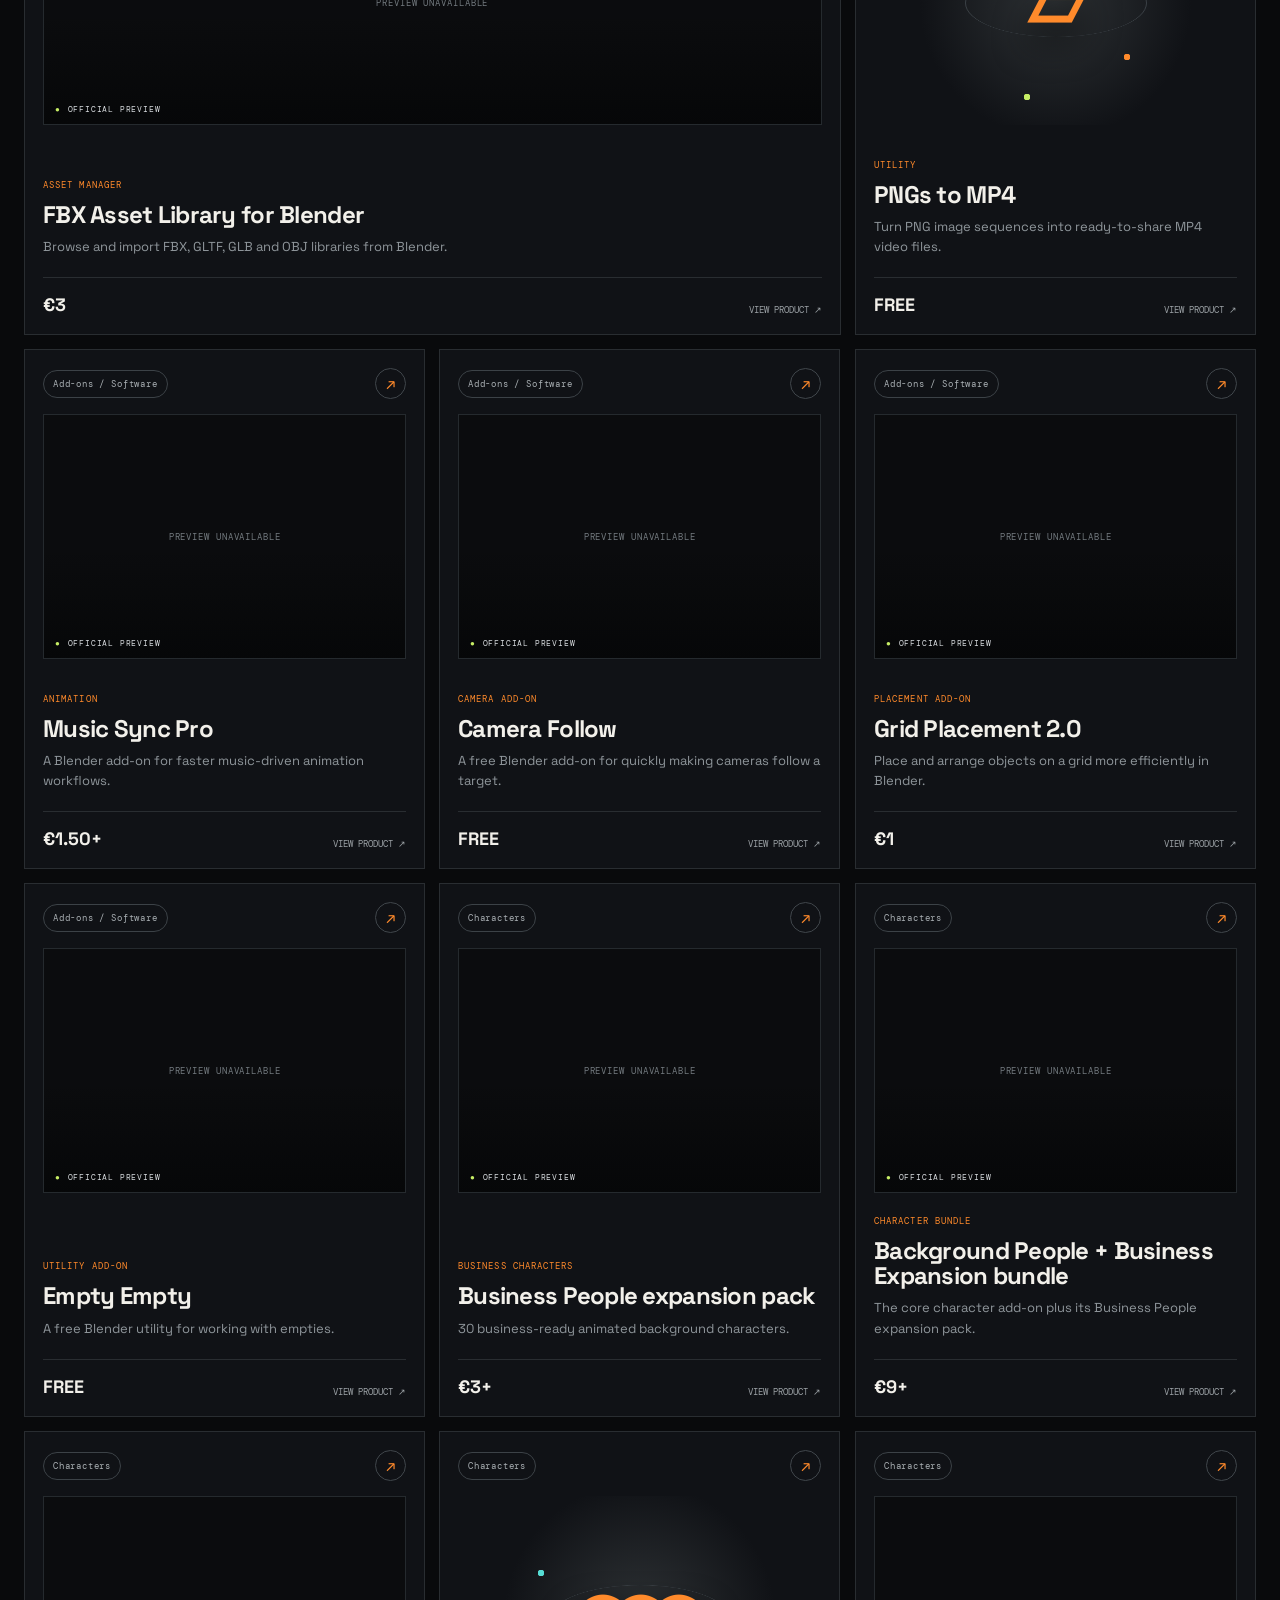
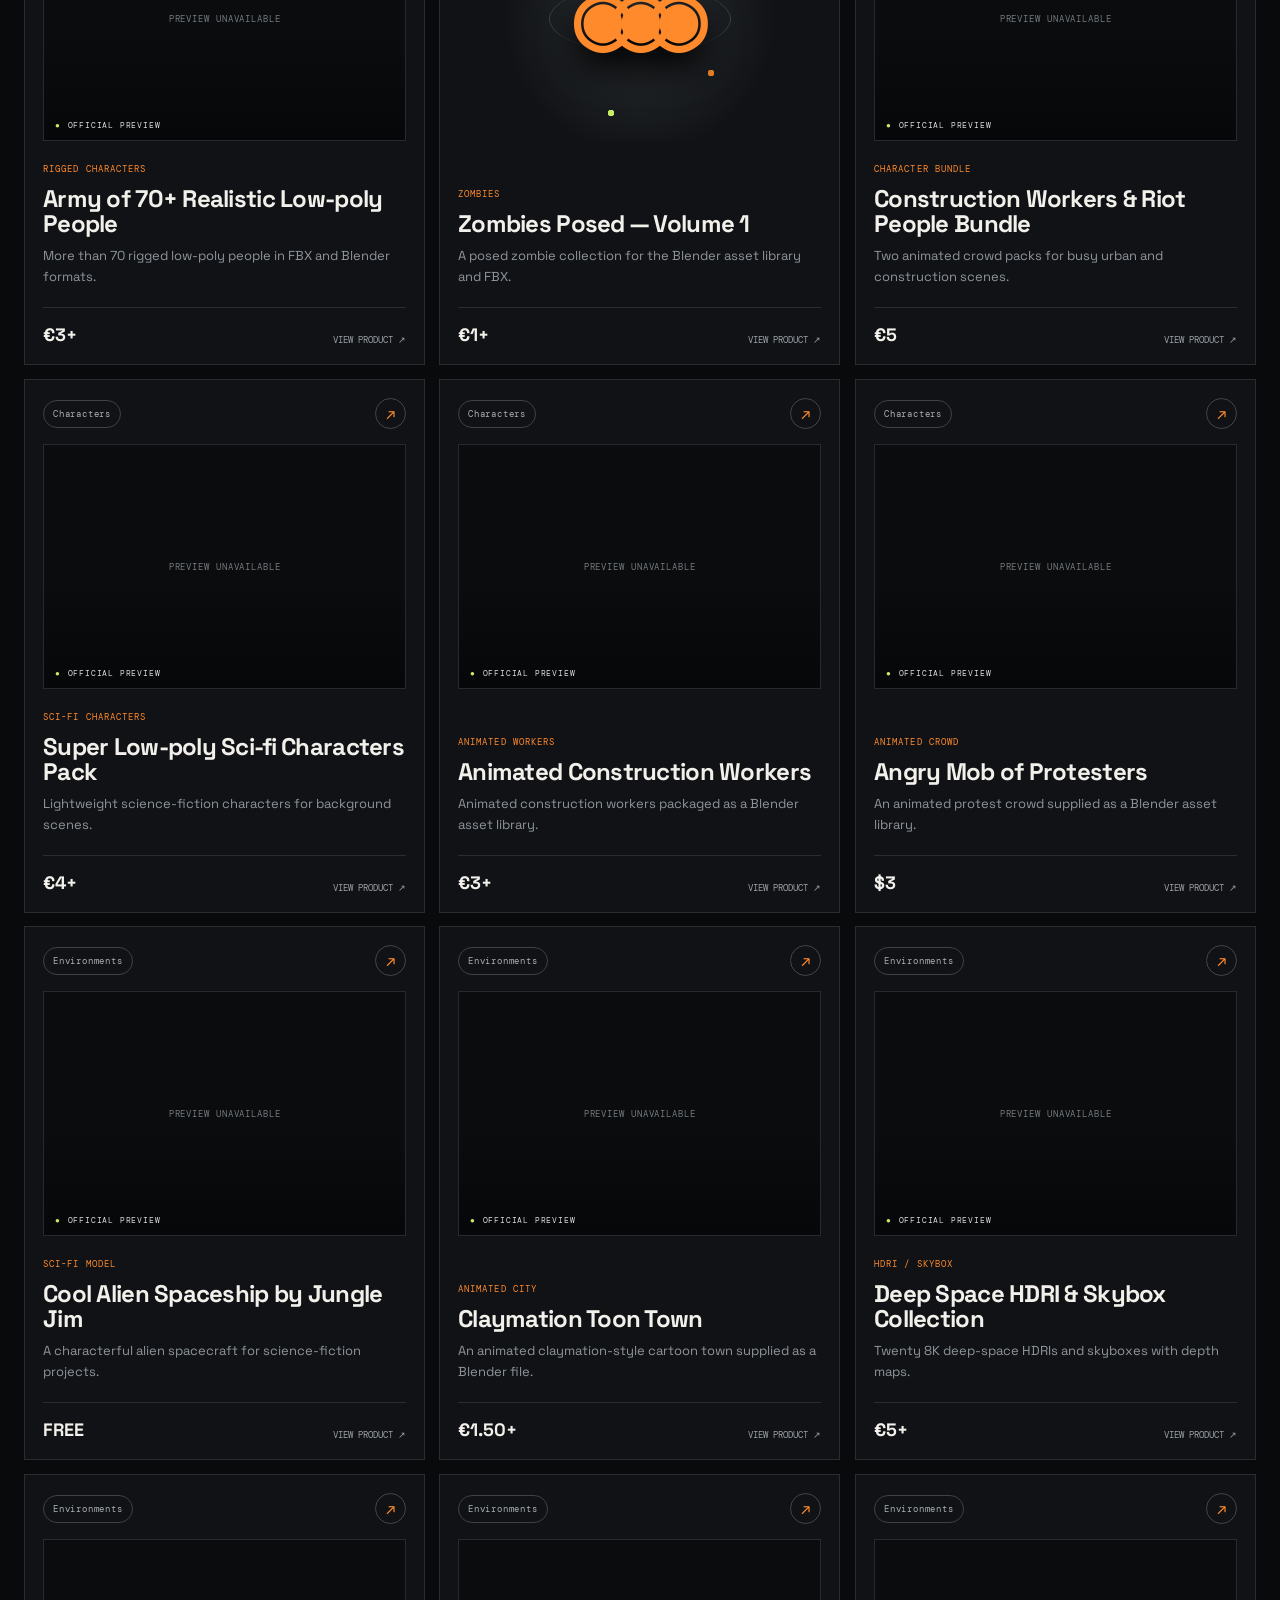
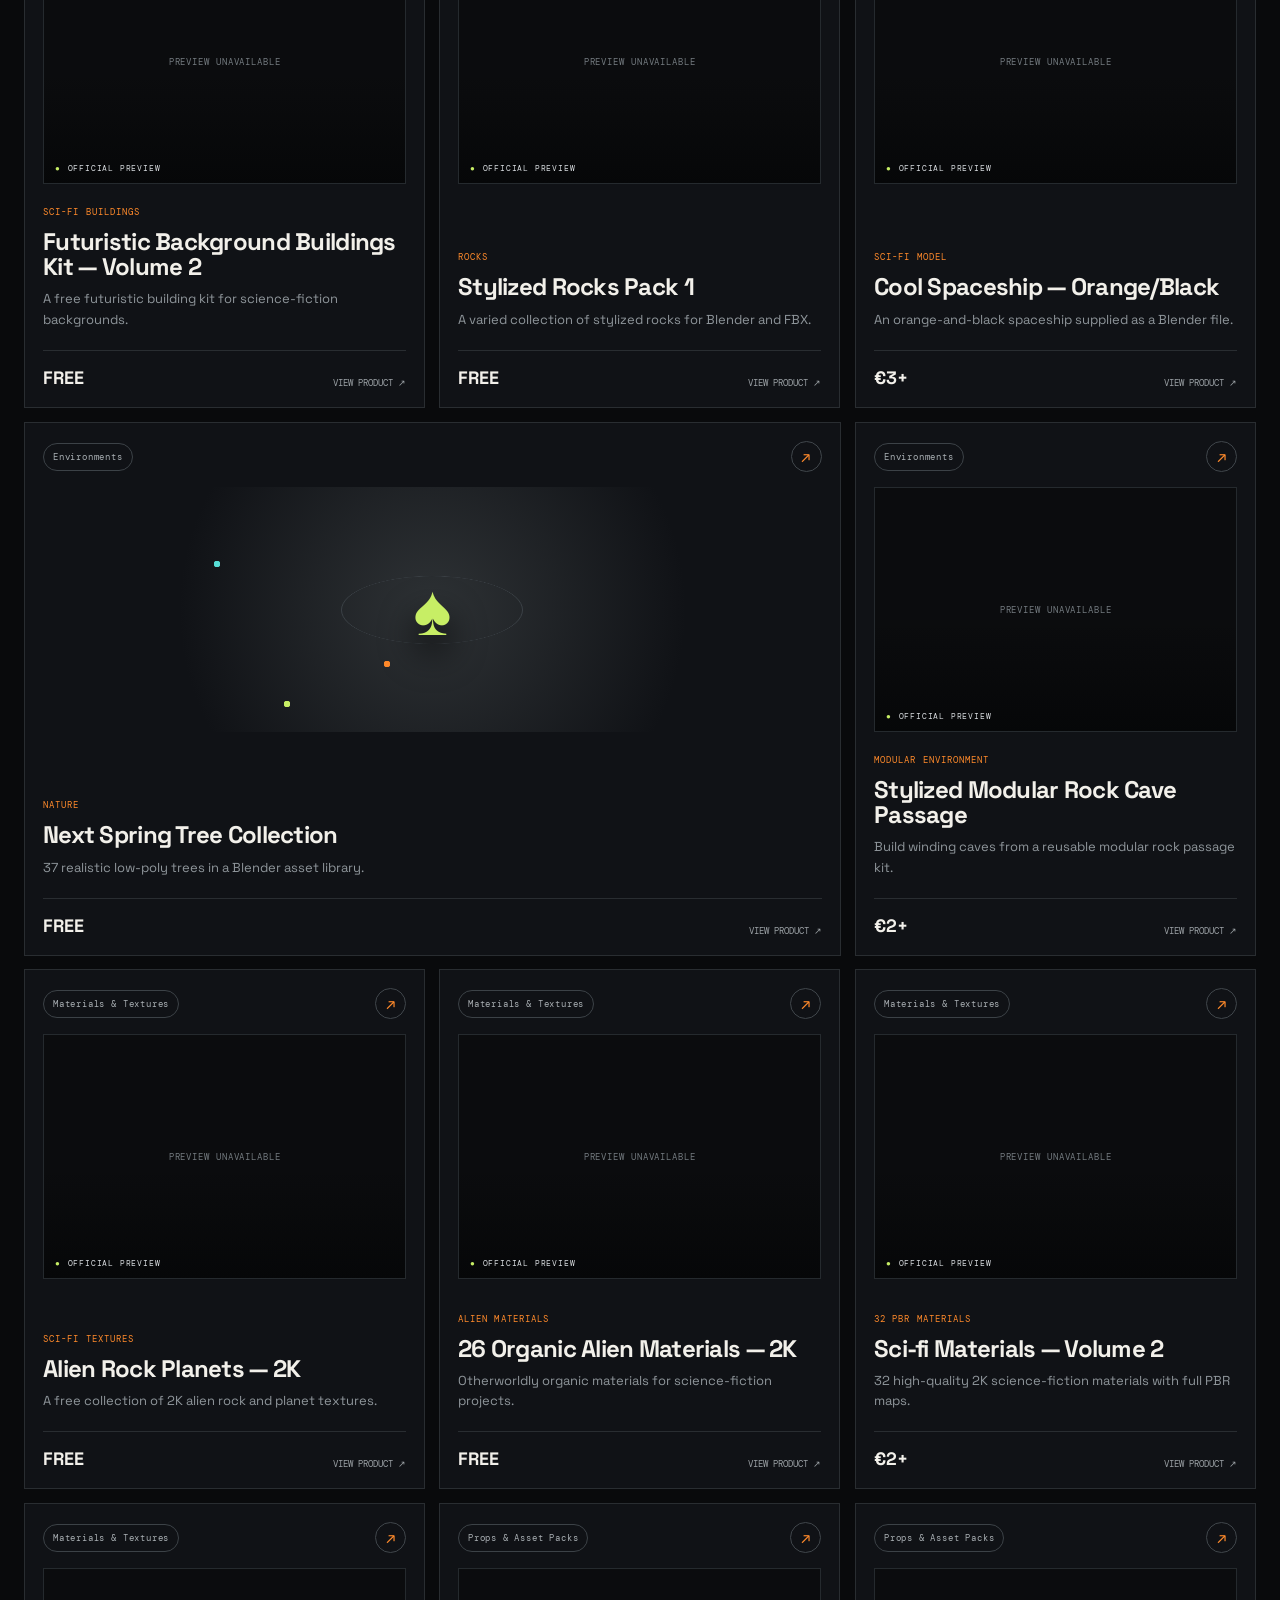
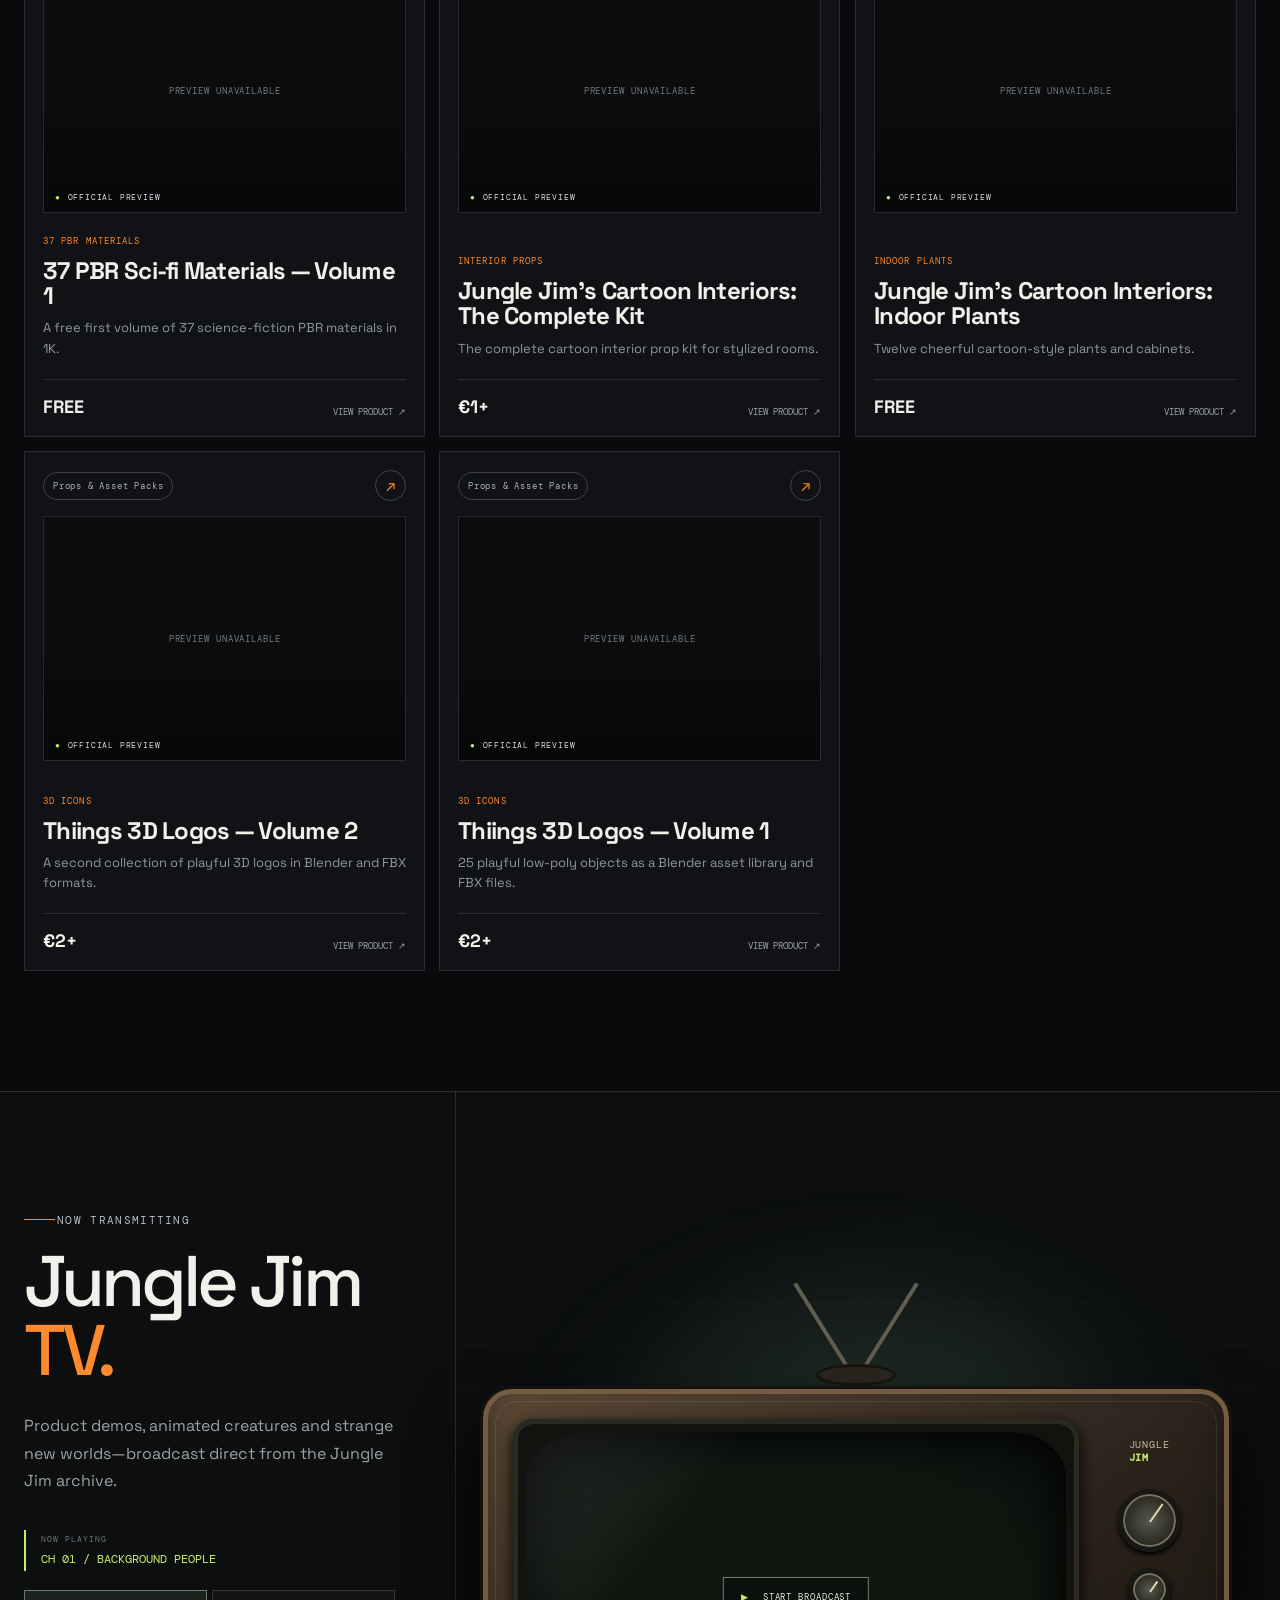
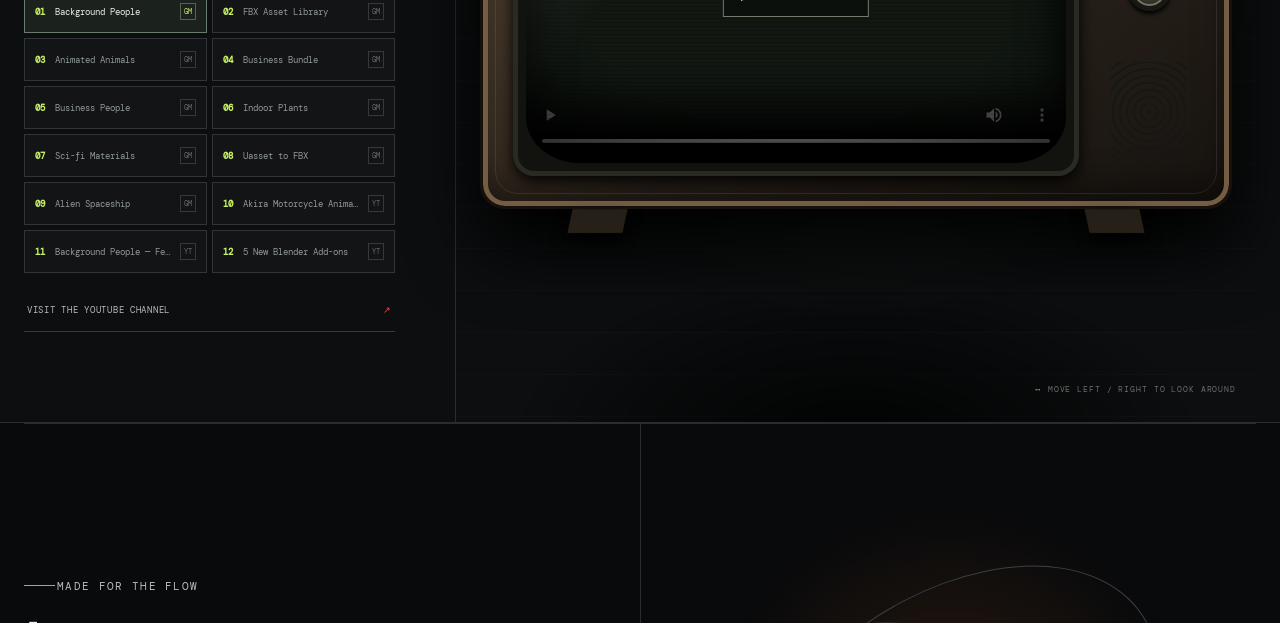
==== commit a92bd90c: "Update homepage hero text Changes the main heading to Jungle Jim and adds the new artist tagline and" ====
--- a/index.html
+++ b/index.html
@@ -35,8 +35,9 @@
     <section class="hero shell">
       <div class="hero-copy">
         <p class="eyebrow"><span></span> DIGITAL TOOLS FOR 3D CREATORS</p>
-        <h1>Build worlds.<br><em>Skip the busywork.</em></h1>
-        <p class="lede">A focused collection of Blender add-ons and production-ready 3D assets made to keep you in the flow.</p>
+        <h1>Jungle Jim</h1>
+        <p class="lede">World Famous Mediocre 3D artist</p>
+        <p class="ai-motto">3D <span aria-label="loves">♥</span> AI</p>
         <div class="hero-actions">
           <a class="button primary" href="#catalog">Explore the catalog <span>↓</span></a>
           <a class="button ghost" href="https://backgroundpeople.gumroad.com/" target="_blank" rel="noopener">Visit creator ↗</a>
--- a/styles.css
+++ b/styles.css
@@ -10,3 +10,4 @@
 @media(max-width:600px){.tv-set{width:112%}.tv-case{aspect-ratio:16/9;grid-template-columns:minmax(0,1fr) 65px;padding:17px;gap:10px}.tv-screen{border-radius:9% / 14%}.tv-stage{min-height:450px}.tv-logo{font-size:8px;margin-bottom:12px}.dial{width:38px;height:38px;border-width:3px}.dial.small{width:31px;height:31px;margin-top:10px}.speaker{width:45px;height:52px}}
 .tv-screen iframe{width:100%;height:100%;border:0;display:block}.tv-screen iframe[hidden],.tv-screen video[hidden]{display:none}.channel-list button small{margin-left:auto;font:7px var(--mono);color:#66706a;border:1px solid #343b37;padding:3px}.channel-list button.active small{color:var(--lime);border-color:#526354}
 .youtube-file-fallback{position:absolute;inset:0;z-index:2;display:flex;flex-direction:column;align-items:center;justify-content:center;text-align:center;padding:30px;background:radial-gradient(circle at center,#243329,#0c110d 72%);color:#cbd4c8}.youtube-file-fallback[hidden]{display:none}.youtube-file-fallback>span{width:38px;height:27px;border-radius:7px;display:grid;place-items:center;background:#e63631;color:white;font:9px var(--mono);margin-bottom:13px}.youtube-file-fallback strong{font:11px var(--mono);letter-spacing:.1em}.youtube-file-fallback p{font:9px var(--mono);line-height:1.55;color:#7f8b81;max-width:260px}.youtube-file-fallback a{color:var(--lime);border:1px solid #536457;padding:10px 12px;text-decoration:none;font:8px var(--mono);letter-spacing:.08em}
+.hero-copy .lede{margin-bottom:7px}.ai-motto{margin:0 0 32px;color:#f2f0ea;font:15px var(--mono);letter-spacing:.06em}.ai-motto span{color:var(--orange);font-size:18px}
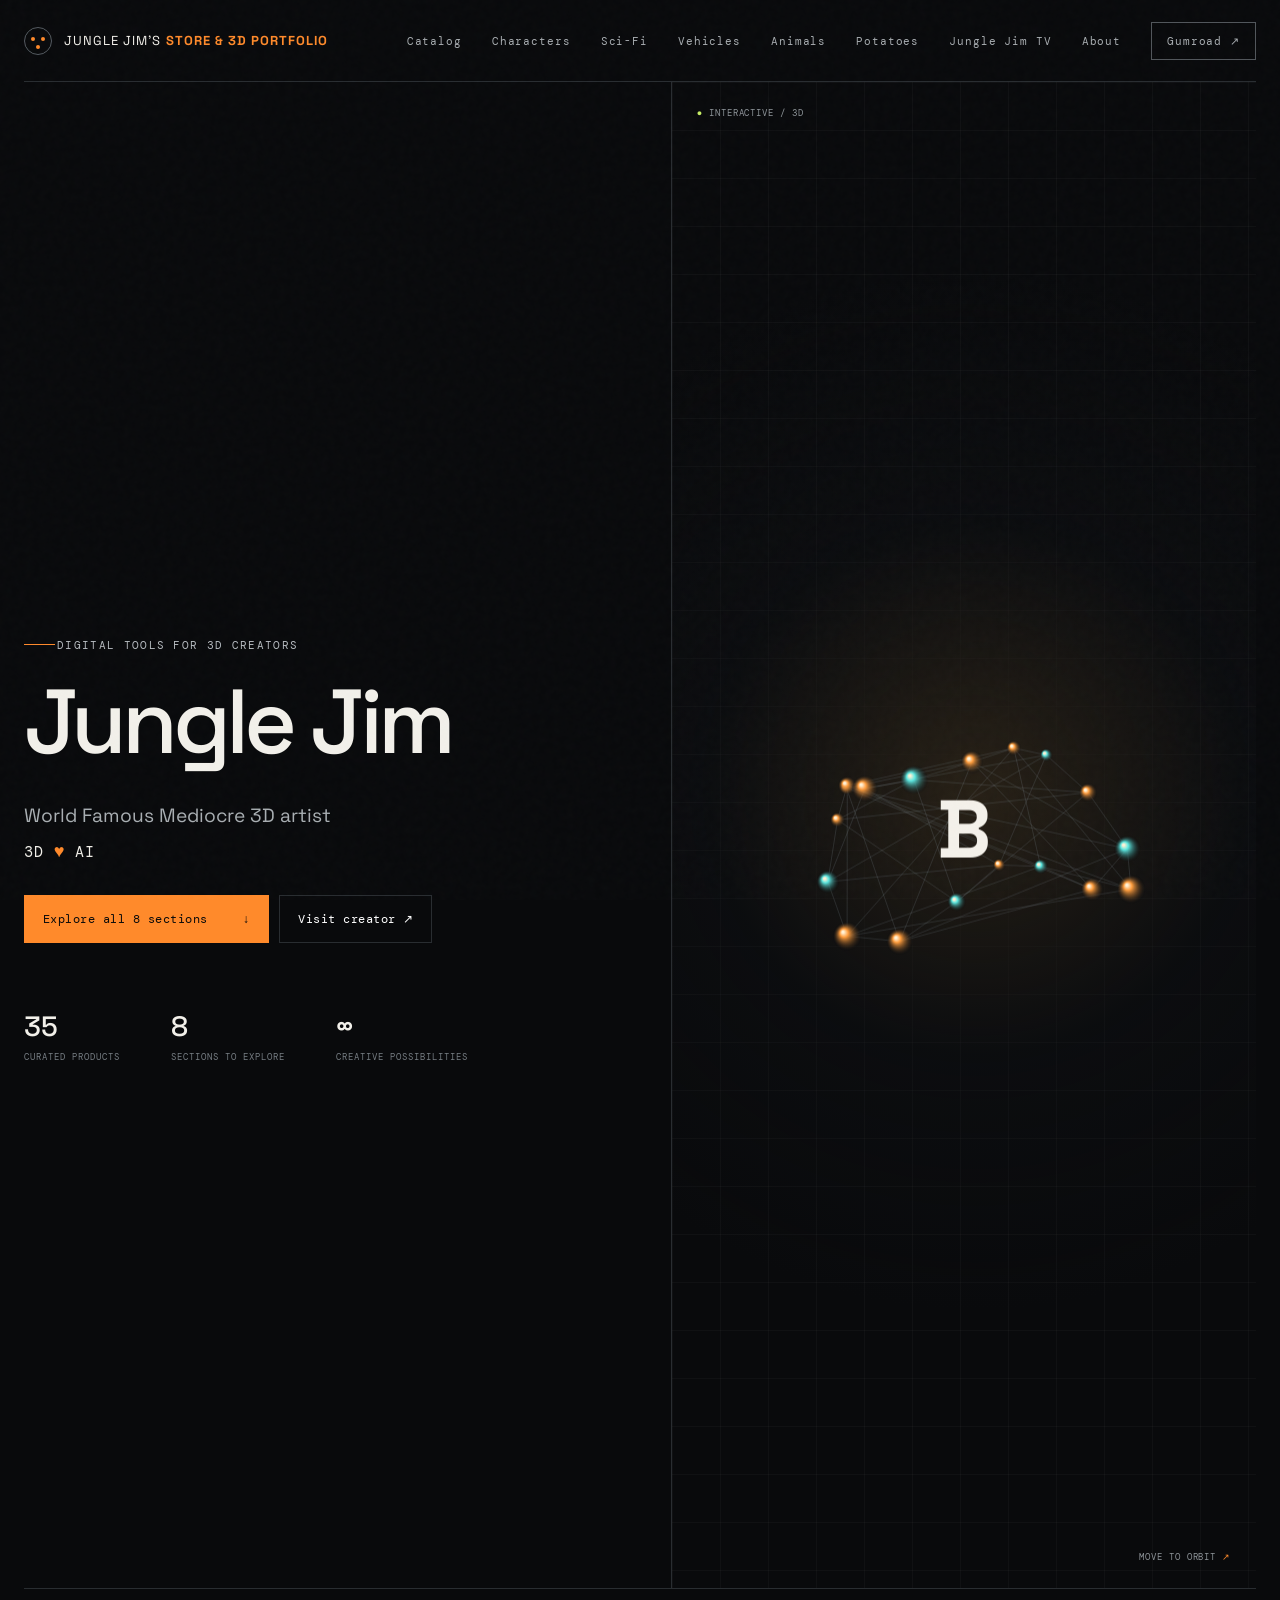
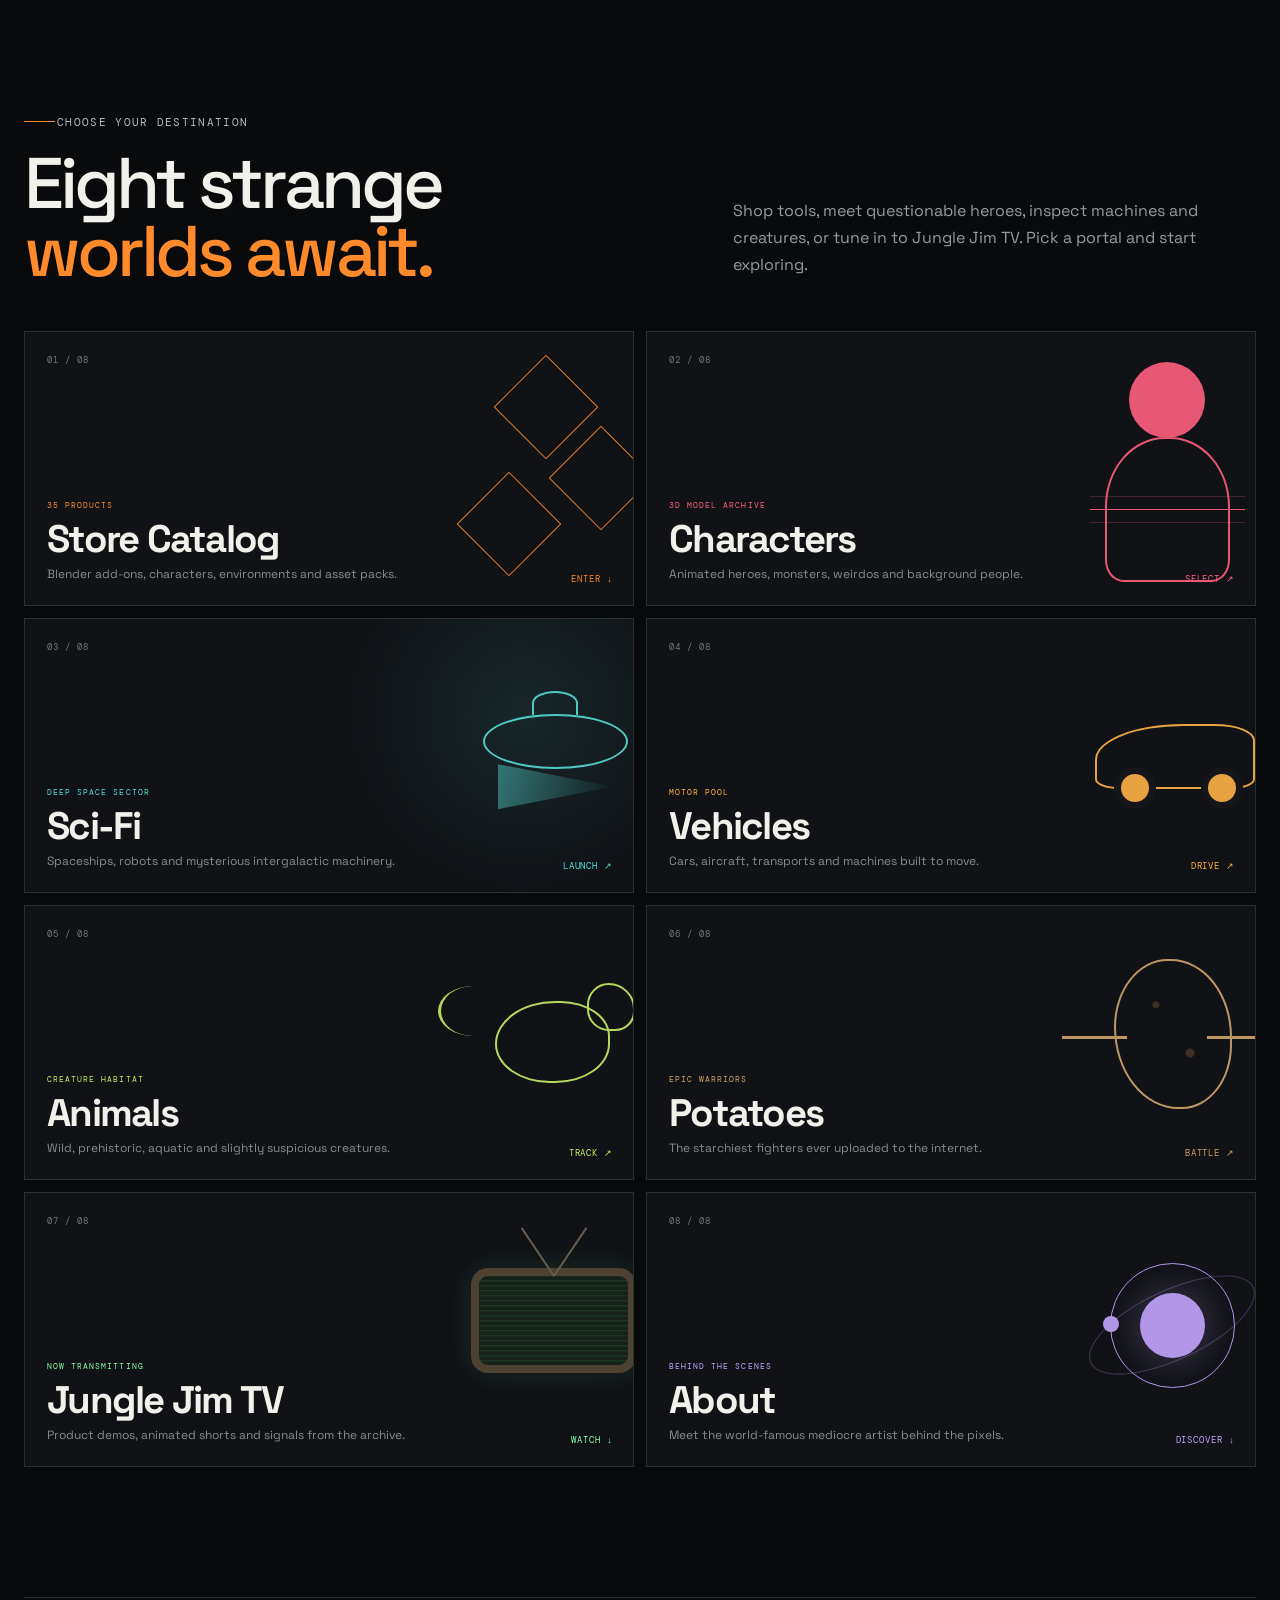
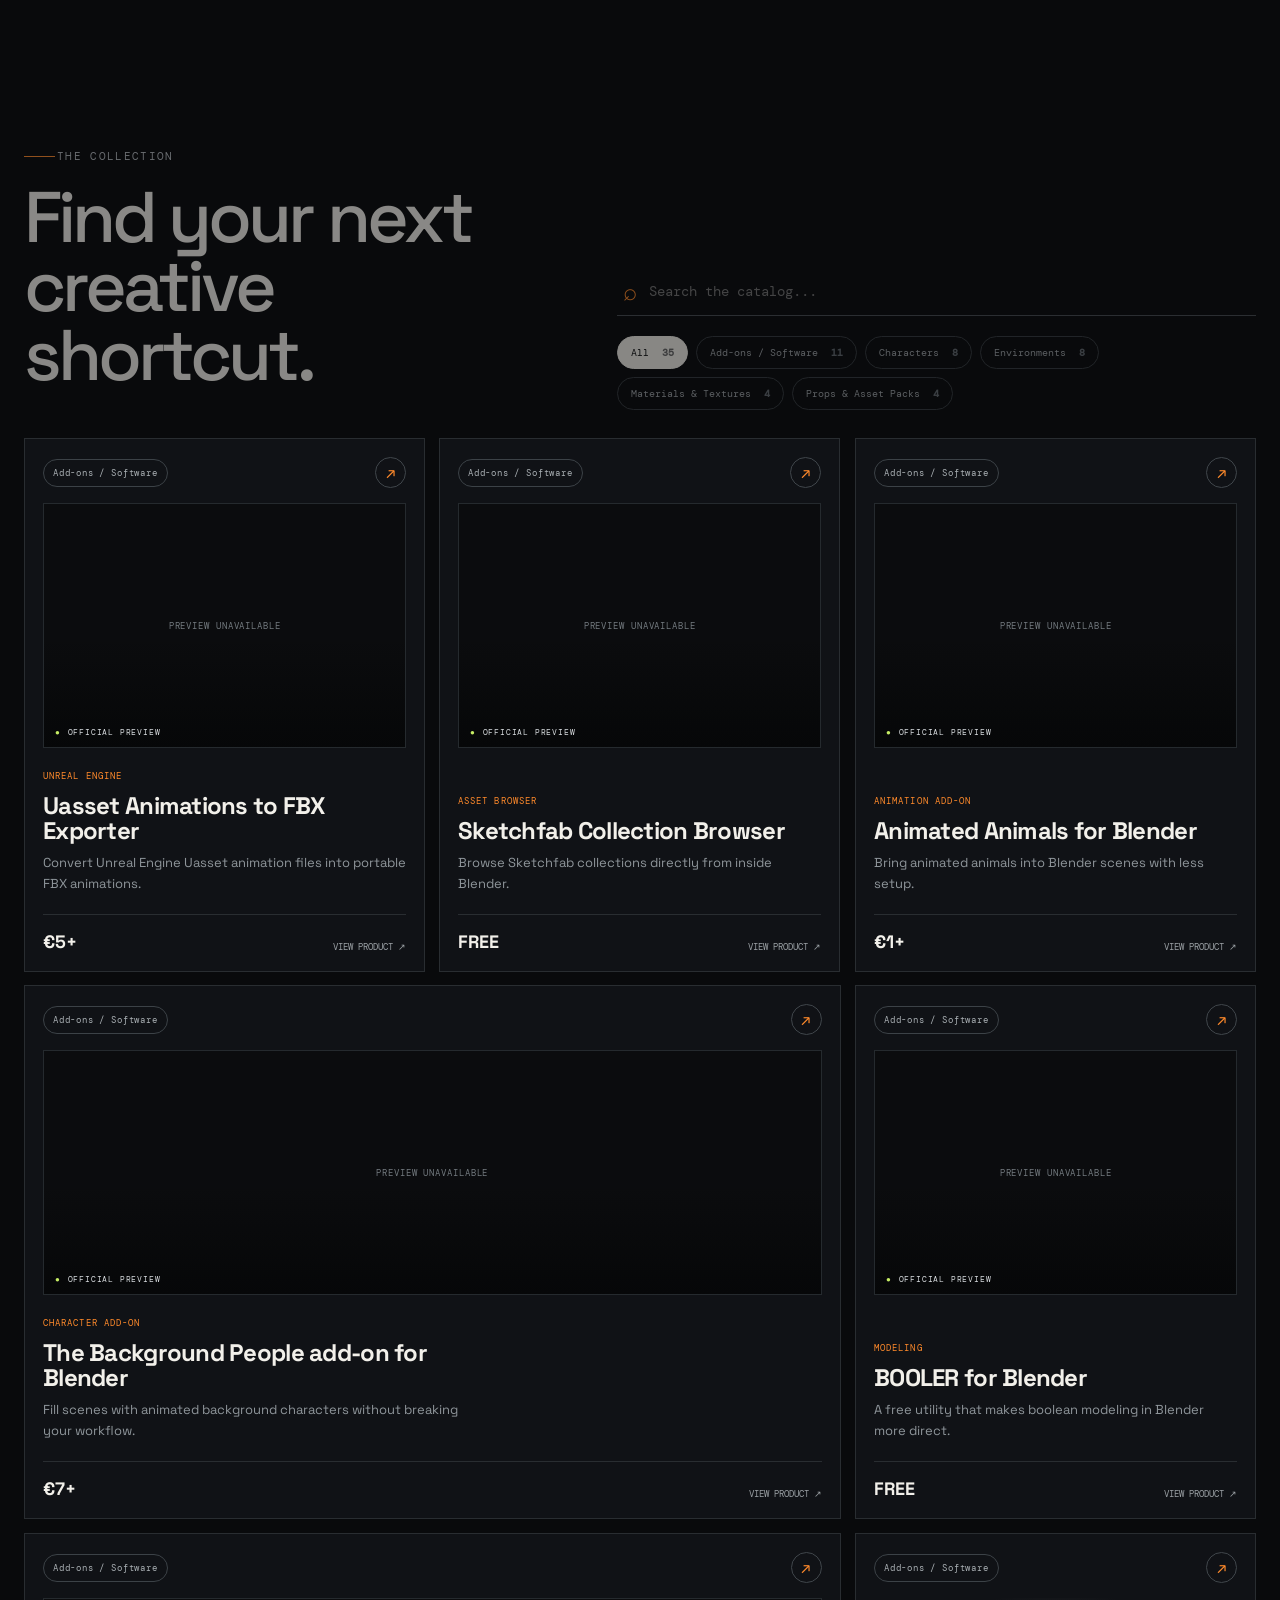
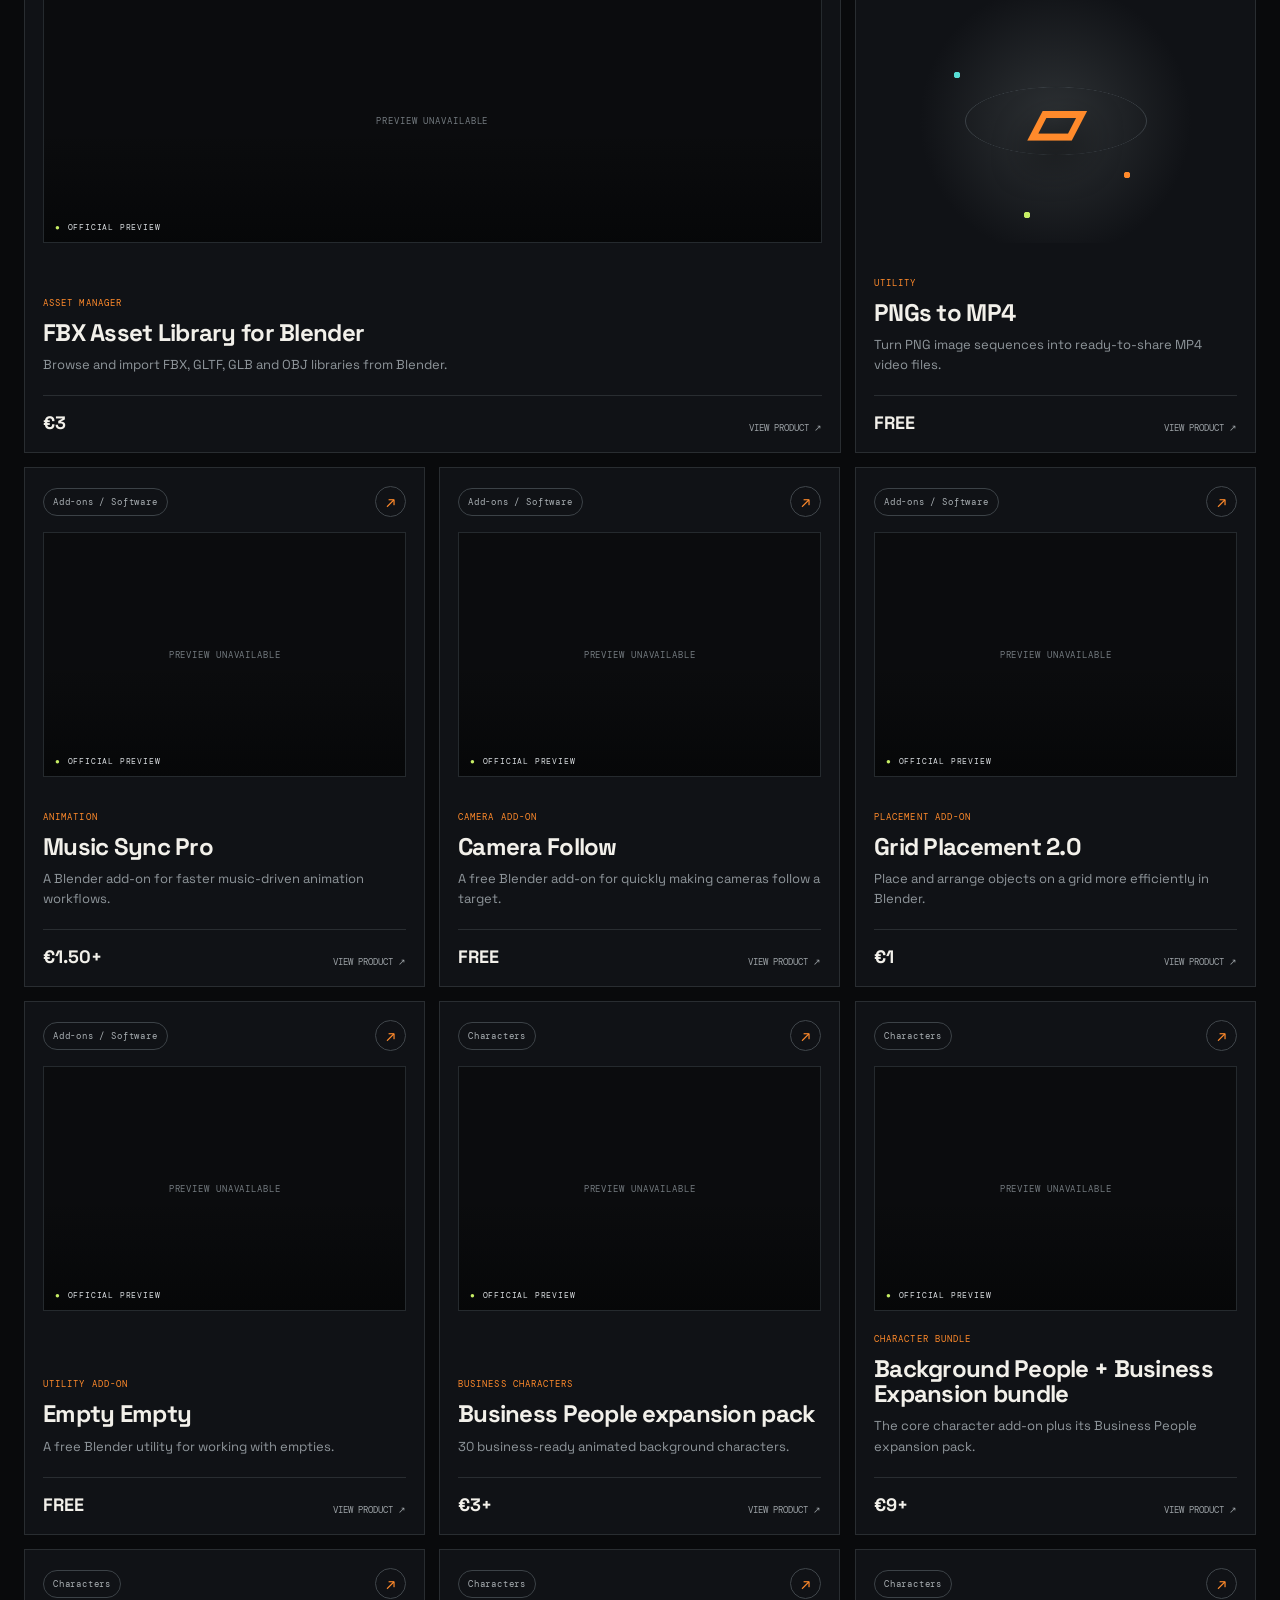
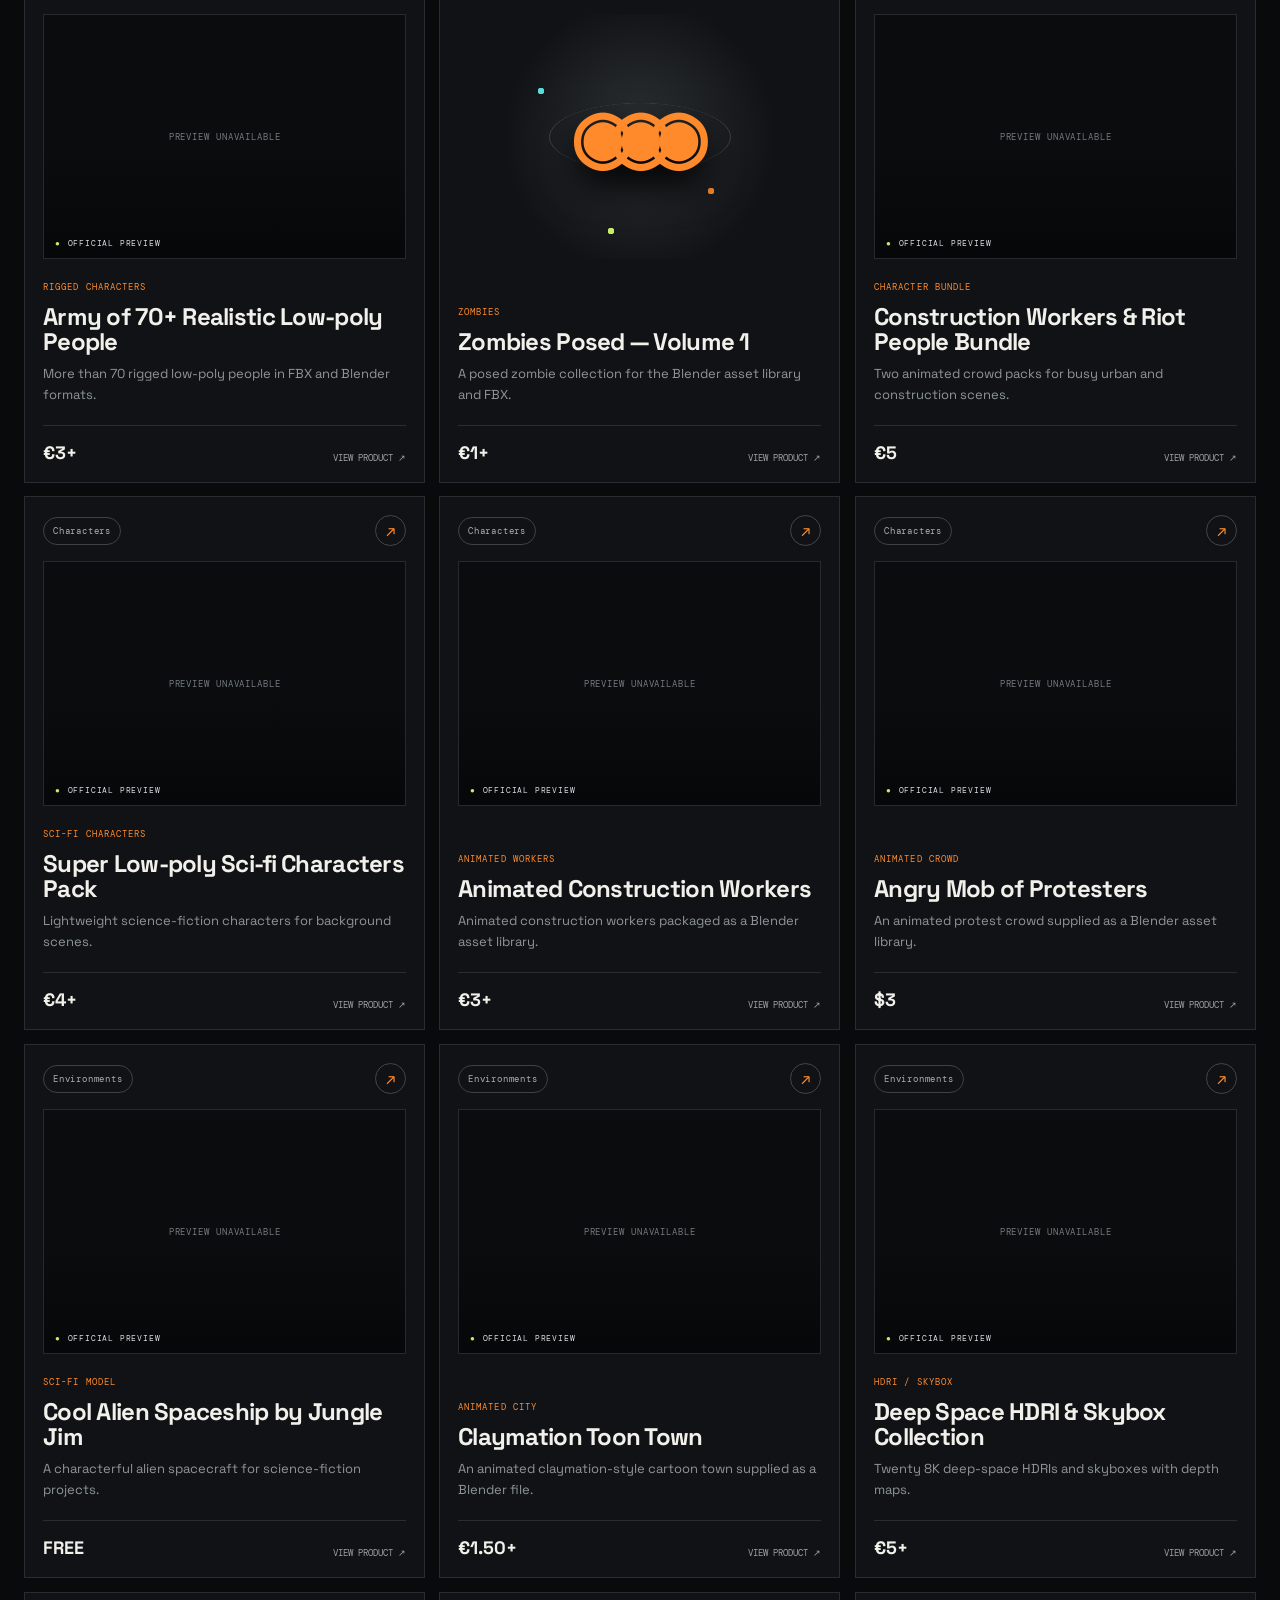
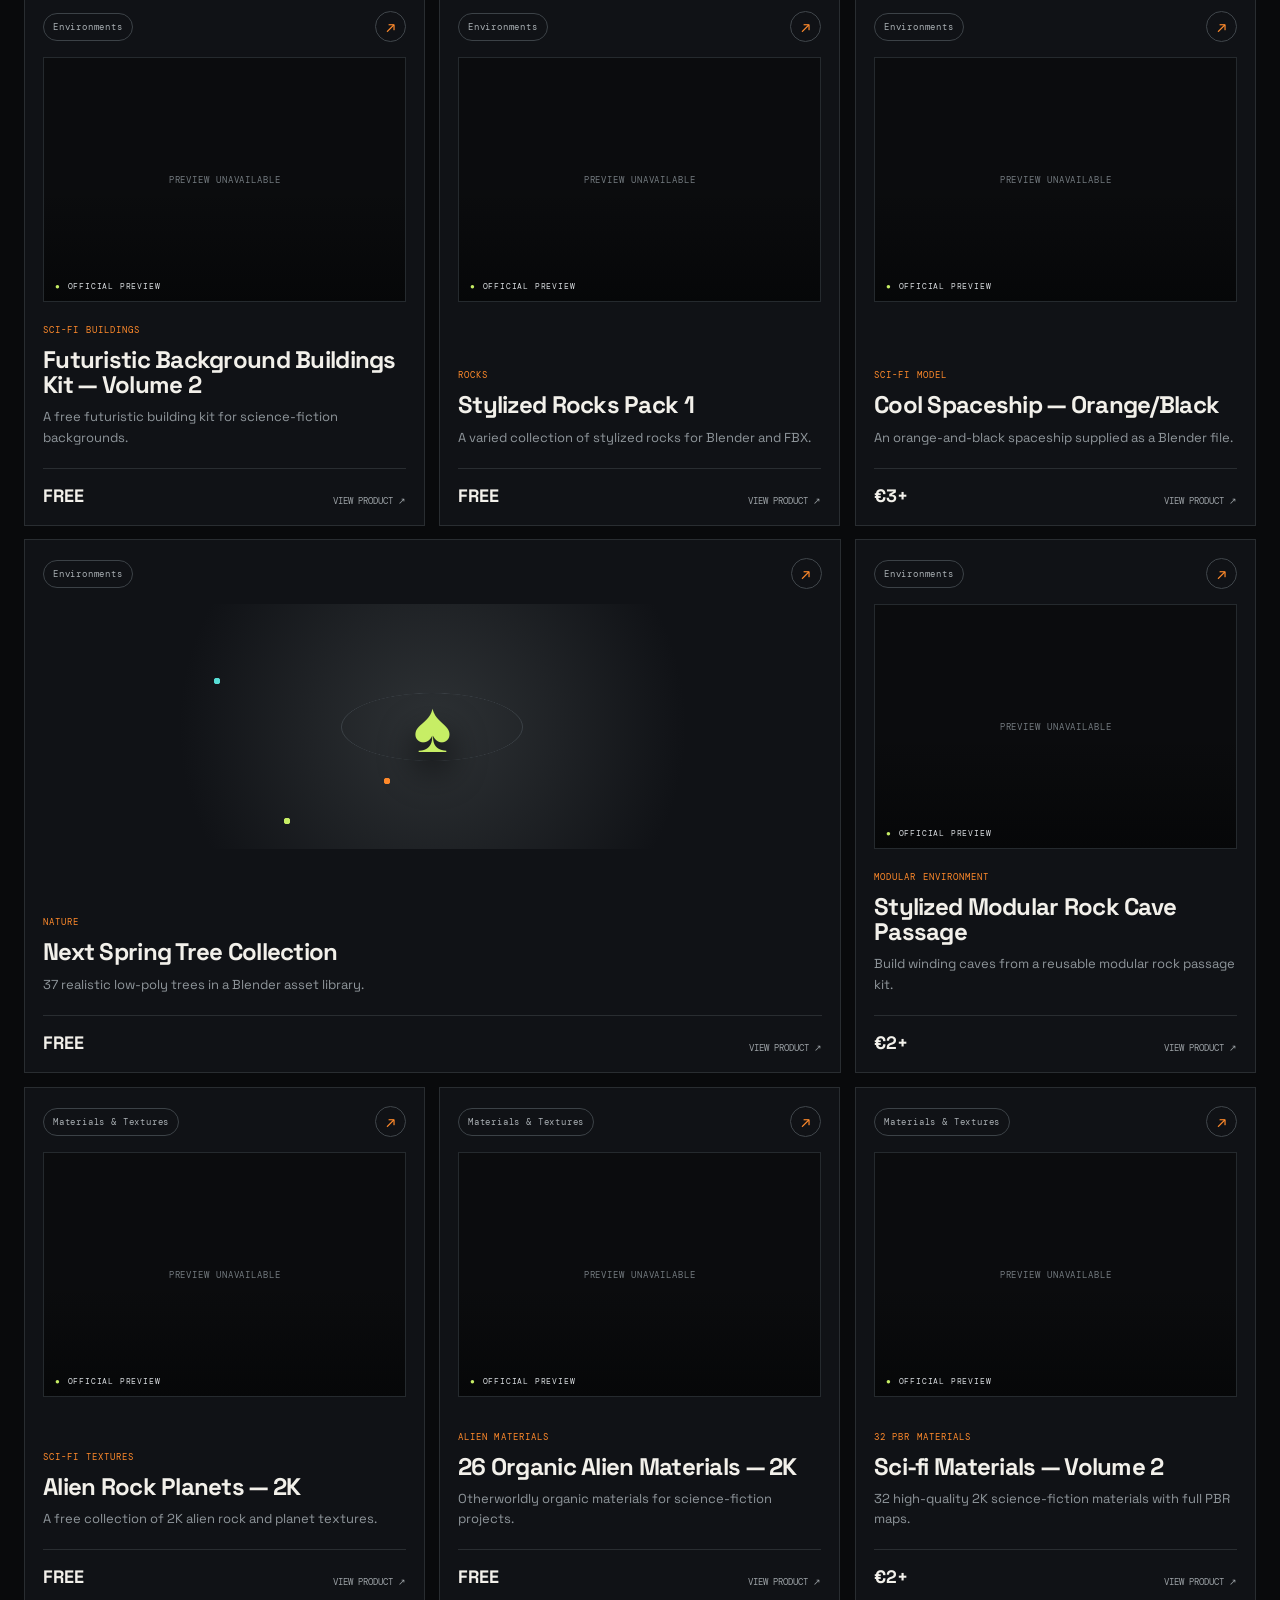
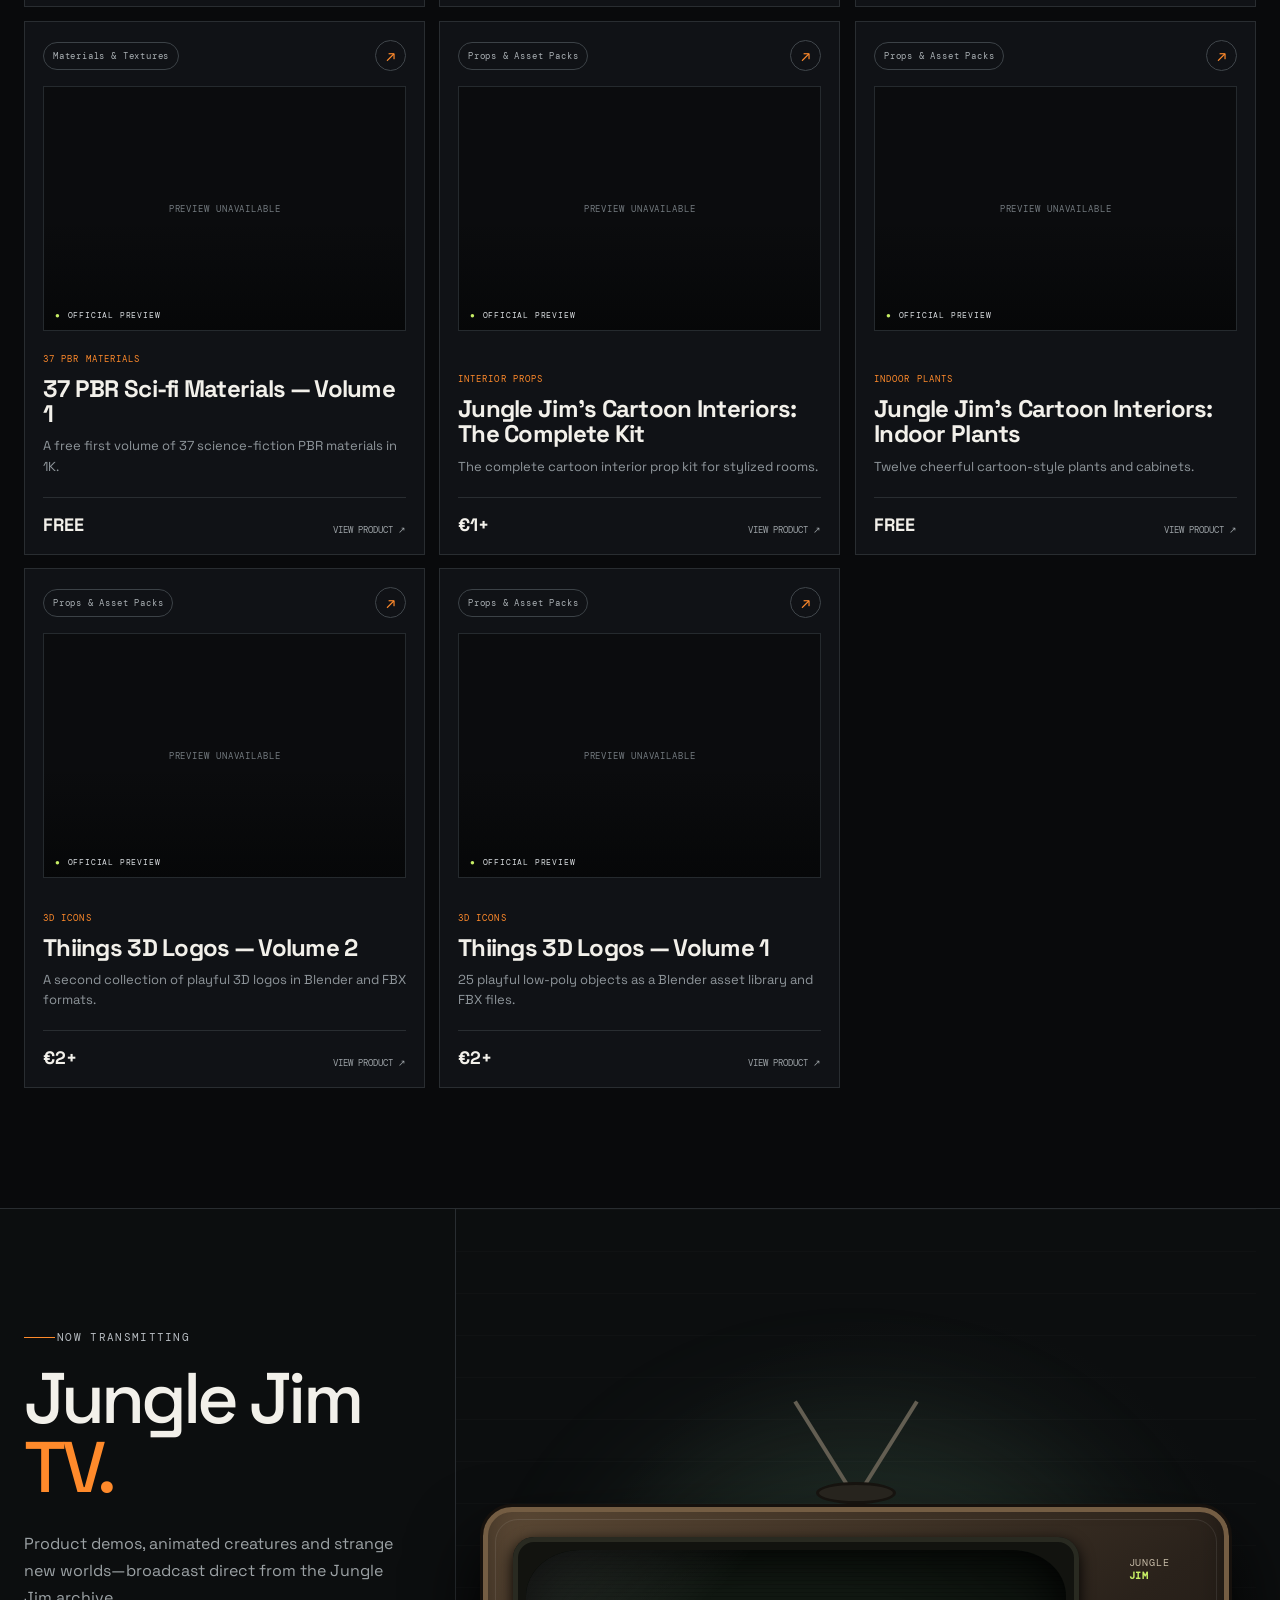
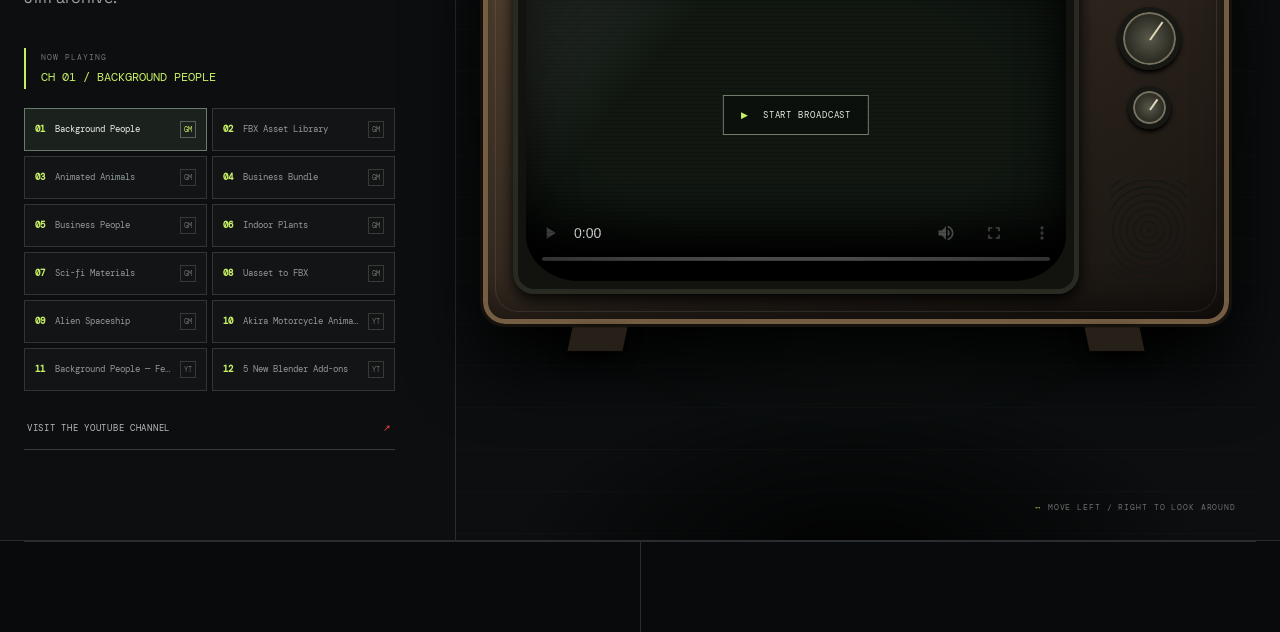
==== commit acf93a38: "Publish expanded Jungle Jim portfolio updates Adds the eight animated homepage section banners and p" ====
--- a/index.html
+++ b/index.html
@@ -39,12 +39,12 @@
         <p class="lede">World Famous Mediocre 3D artist</p>
         <p class="ai-motto">3D <span aria-label="loves">♥</span> AI</p>
         <div class="hero-actions">
-          <a class="button primary" href="#catalog">Explore the catalog <span>↓</span></a>
+          <a class="button primary" href="#explore">Explore all 8 sections <span>↓</span></a>
           <a class="button ghost" href="https://backgroundpeople.gumroad.com/" target="_blank" rel="noopener">Visit creator ↗</a>
         </div>
         <div class="metrics" aria-label="Store highlights">
           <div><strong id="product-count">—</strong><span>CURATED PRODUCTS</span></div>
-          <div><strong>2</strong><span>FOCUSED COLLECTIONS</span></div>
+          <div><strong>8</strong><span>SECTIONS TO EXPLORE</span></div>
           <div><strong>∞</strong><span>CREATIVE POSSIBILITIES</span></div>
         </div>
       </div>
@@ -52,6 +52,50 @@
         <canvas id="scene"></canvas>
         <div class="visual-label top"><span>●</span> INTERACTIVE / 3D</div>
         <div class="visual-label bottom">MOVE TO ORBIT <span>↗</span></div>
+      </div>
+    </section>
+
+    <section class="explore shell" id="explore">
+      <div class="explore-head">
+        <div>
+          <p class="eyebrow"><span></span> CHOOSE YOUR DESTINATION</p>
+          <h2>Eight strange<br><em>worlds await.</em></h2>
+        </div>
+        <p>Shop tools, meet questionable heroes, inspect machines and creatures, or tune in to Jungle Jim TV. Pick a portal and start exploring.</p>
+      </div>
+      <div class="portal-grid">
+        <a class="portal portal-store" href="#catalog">
+          <span class="portal-no">01 / 08</span><div class="portal-art" aria-hidden="true"><i></i><i></i><i></i></div>
+          <div class="portal-copy"><small>35 PRODUCTS</small><h3>Store Catalog</h3><p>Blender add-ons, characters, environments and asset packs.</p></div><b>ENTER ↓</b>
+        </a>
+        <a class="portal portal-characters" href="characters.html">
+          <span class="portal-no">02 / 08</span><div class="portal-art" aria-hidden="true"><i></i><i></i><i></i></div>
+          <div class="portal-copy"><small>3D MODEL ARCHIVE</small><h3>Characters</h3><p>Animated heroes, monsters, weirdos and background people.</p></div><b>SELECT ↗</b>
+        </a>
+        <a class="portal portal-scifi" href="scifi.html">
+          <span class="portal-no">03 / 08</span><div class="portal-art" aria-hidden="true"><i></i><i></i><i></i></div>
+          <div class="portal-copy"><small>DEEP SPACE SECTOR</small><h3>Sci-Fi</h3><p>Spaceships, robots and mysterious intergalactic machinery.</p></div><b>LAUNCH ↗</b>
+        </a>
+        <a class="portal portal-vehicles" href="vehicles.html">
+          <span class="portal-no">04 / 08</span><div class="portal-art" aria-hidden="true"><i></i><i></i><i></i></div>
+          <div class="portal-copy"><small>MOTOR POOL</small><h3>Vehicles</h3><p>Cars, aircraft, transports and machines built to move.</p></div><b>DRIVE ↗</b>
+        </a>
+        <a class="portal portal-animals" href="animals.html">
+          <span class="portal-no">05 / 08</span><div class="portal-art" aria-hidden="true"><i></i><i></i><i></i></div>
+          <div class="portal-copy"><small>CREATURE HABITAT</small><h3>Animals</h3><p>Wild, prehistoric, aquatic and slightly suspicious creatures.</p></div><b>TRACK ↗</b>
+        </a>
+        <a class="portal portal-potatoes" href="potatoes.html">
+          <span class="portal-no">06 / 08</span><div class="portal-art" aria-hidden="true"><i></i><i></i><i></i></div>
+          <div class="portal-copy"><small>EPIC WARRIORS</small><h3>Potatoes</h3><p>The starchiest fighters ever uploaded to the internet.</p></div><b>BATTLE ↗</b>
+        </a>
+        <a class="portal portal-tv" href="#jungle-jim-tv">
+          <span class="portal-no">07 / 08</span><div class="portal-art" aria-hidden="true"><i></i><i></i><i></i></div>
+          <div class="portal-copy"><small>NOW TRANSMITTING</small><h3>Jungle Jim TV</h3><p>Product demos, animated shorts and signals from the archive.</p></div><b>WATCH ↓</b>
+        </a>
+        <a class="portal portal-about" href="#about">
+          <span class="portal-no">08 / 08</span><div class="portal-art" aria-hidden="true"><i></i><i></i><i></i></div>
+          <div class="portal-copy"><small>BEHIND THE SCENES</small><h3>About</h3><p>Meet the world-famous mediocre artist behind the pixels.</p></div><b>DISCOVER ↓</b>
+        </a>
       </div>
     </section>
 
--- a/styles.css
+++ b/styles.css
@@ -11,3 +11,7 @@
 .tv-screen iframe{width:100%;height:100%;border:0;display:block}.tv-screen iframe[hidden],.tv-screen video[hidden]{display:none}.channel-list button small{margin-left:auto;font:7px var(--mono);color:#66706a;border:1px solid #343b37;padding:3px}.channel-list button.active small{color:var(--lime);border-color:#526354}
 .youtube-file-fallback{position:absolute;inset:0;z-index:2;display:flex;flex-direction:column;align-items:center;justify-content:center;text-align:center;padding:30px;background:radial-gradient(circle at center,#243329,#0c110d 72%);color:#cbd4c8}.youtube-file-fallback[hidden]{display:none}.youtube-file-fallback>span{width:38px;height:27px;border-radius:7px;display:grid;place-items:center;background:#e63631;color:white;font:9px var(--mono);margin-bottom:13px}.youtube-file-fallback strong{font:11px var(--mono);letter-spacing:.1em}.youtube-file-fallback p{font:9px var(--mono);line-height:1.55;color:#7f8b81;max-width:260px}.youtube-file-fallback a{color:var(--lime);border:1px solid #536457;padding:10px 12px;text-decoration:none;font:8px var(--mono);letter-spacing:.08em}
 .hero-copy .lede{margin-bottom:7px}.ai-motto{margin:0 0 32px;color:#f2f0ea;font:15px var(--mono);letter-spacing:.06em}.ai-motto span{color:var(--orange);font-size:18px}
+.explore{padding:115px 0 130px;border-bottom:1px solid var(--line)}.explore-head{display:grid;grid-template-columns:1.1fr .9fr;gap:70px;align-items:end;margin-bottom:45px}.explore-head h2{margin-bottom:0}.explore-head>p{max-width:500px;color:#959ca1;line-height:1.7;margin:0 0 8px}.portal-grid{display:grid;grid-template-columns:repeat(2,minmax(0,1fr));gap:12px}.portal{--accent:var(--orange);min-height:275px;position:relative;overflow:hidden;border:1px solid #2b3034;background:#101216;color:var(--text);text-decoration:none;padding:22px;display:flex;flex-direction:column;isolation:isolate;transition:border-color .3s,transform .3s,background .3s}.portal:hover{border-color:var(--accent);background:#14171a;transform:translateY(-3px)}.portal-no{position:relative;z-index:3;font:9px var(--mono);letter-spacing:.12em;color:#6f777c}.portal-copy{position:relative;z-index:3;margin-top:auto;max-width:68%}.portal-copy small{font:8px var(--mono);letter-spacing:.13em;color:var(--accent)}.portal-copy h3{font-size:clamp(29px,3vw,44px);line-height:.95;letter-spacing:-.045em;margin:8px 0}.portal-copy p{font-size:12px;line-height:1.5;color:#858d92;margin:0}.portal>b{position:absolute;z-index:3;right:20px;bottom:20px;color:var(--accent);font:9px var(--mono);letter-spacing:.1em}.portal-art{position:absolute;right:-25px;top:5px;width:48%;height:92%;opacity:.9;transition:transform .5s}.portal:hover .portal-art{transform:scale(1.06) rotate(2deg)}.portal-art i{position:absolute;display:block}.portal-store .portal-art i{width:74px;height:74px;border:1px solid var(--accent);transform:rotate(45deg);animation:portalFloat 4s ease-in-out infinite}.portal-store .portal-art i:nth-child(1){right:75px;top:33px}.portal-store .portal-art i:nth-child(2){right:20px;top:104px;animation-delay:-1.3s}.portal-store .portal-art i:nth-child(3){right:112px;top:150px;animation-delay:-2.6s}.portal-characters{--accent:#ff5f7e}.portal-characters .portal-art i:nth-child(1){width:76px;height:76px;border-radius:50%;background:var(--accent);right:75px;top:25px;animation:headBob 2.6s ease-in-out infinite}.portal-characters .portal-art i:nth-child(2){width:125px;height:145px;border:2px solid var(--accent);border-radius:48% 48% 15% 15%;right:50px;top:100px;animation:bodyBreath 2.6s ease-in-out infinite}.portal-characters .portal-art i:nth-child(3){width:155px;height:1px;background:var(--accent);right:35px;top:172px;box-shadow:0 -13px rgba(255,95,126,.25),0 13px rgba(255,95,126,.25)}.portal-scifi{--accent:#57ddd5;background:radial-gradient(circle at 82% 35%,rgba(87,221,213,.1),transparent 34%),#101216}.portal-scifi .portal-art i:first-child{width:145px;height:55px;border:2px solid var(--accent);border-radius:50%;right:30px;top:90px;animation:shipFly 4s ease-in-out infinite}.portal-scifi .portal-art i:nth-child(2){width:46px;height:24px;border:2px solid var(--accent);border-bottom:0;border-radius:50% 50% 0 0;right:80px;top:67px}.portal-scifi .portal-art i:nth-child(3){width:115px;height:45px;right:45px;top:140px;background:linear-gradient(100deg,rgba(87,221,213,.5),transparent);clip-path:polygon(0 0,100% 50%,0 100%);animation:thruster 1s ease-in-out infinite alternate}.portal-vehicles{--accent:#ffb347}.portal-vehicles .portal-art i:first-child{width:160px;height:65px;border:2px solid var(--accent);border-radius:55% 25% 15% 15%;right:25px;top:100px;animation:carBounce 1.2s ease-in-out infinite}.portal-vehicles .portal-art i:nth-child(2),.portal-vehicles .portal-art i:nth-child(3){width:42px;height:42px;border:7px solid #15171a;border-radius:50%;background:var(--accent);top:143px;animation:wheelSpin 1.5s linear infinite}.portal-vehicles .portal-art i:nth-child(2){right:124px}.portal-vehicles .portal-art i:nth-child(3){right:37px}.portal-animals{--accent:#c7ee65}.portal-animals .portal-art i:first-child{width:115px;height:82px;border:2px solid var(--accent);border-radius:55% 45% 50% 50%;right:48px;top:90px;animation:animalWalk 3s ease-in-out infinite}.portal-animals .portal-art i:nth-child(2){width:48px;height:48px;border:2px solid var(--accent);border-radius:50% 60% 45% 50%;right:23px;top:72px}.portal-animals .portal-art i:nth-child(3){width:70px;height:50px;border-left:3px solid var(--accent);border-radius:50%;right:150px;top:75px;animation:tailWag 1.2s ease-in-out infinite}.portal-potatoes{--accent:#d0a56d}.portal-potatoes .portal-art i:first-child{width:118px;height:150px;border:2px solid var(--accent);border-radius:48% 55% 45% 58%;right:48px;top:48px;background:radial-gradient(circle at 35% 30%,#453425 0 3px,transparent 4px),radial-gradient(circle at 65% 63%,#453425 0 4px,transparent 5px);animation:potatoFight 2.2s ease-in-out infinite}.portal-potatoes .portal-art i:nth-child(2),.portal-potatoes .portal-art i:nth-child(3){width:65px;height:3px;background:var(--accent);top:125px;transform-origin:right}.portal-potatoes .portal-art i:nth-child(2){right:153px;animation:armLeft 2.2s ease-in-out infinite}.portal-potatoes .portal-art i:nth-child(3){right:8px;transform-origin:left;animation:armRight 2.2s ease-in-out infinite}.portal-tv{--accent:#88ffab}.portal-tv .portal-art i:first-child{width:165px;height:105px;border:8px solid #544735;border-radius:17px;background:repeating-linear-gradient(0deg,#16231a 0 3px,#1d3924 4px 5px);right:22px;top:70px;box-shadow:0 0 35px rgba(136,255,171,.12);animation:tvFlicker 3s steps(2) infinite}.portal-tv .portal-art i:nth-child(2),.portal-tv .portal-art i:nth-child(3){width:2px;height:58px;background:#716553;right:103px;top:20px;transform-origin:bottom}.portal-tv .portal-art i:nth-child(2){transform:rotate(-34deg)}.portal-tv .portal-art i:nth-child(3){transform:rotate(34deg)}.portal-about{--accent:#c4a6ff}.portal-about .portal-art i:first-child{width:125px;height:125px;border:1px solid var(--accent);border-radius:50%;right:45px;top:65px;animation:orbitSpin 7s linear infinite}.portal-about .portal-art i:first-child:after{content:'';position:absolute;width:16px;height:16px;background:var(--accent);border-radius:50%;left:-8px;top:52px}.portal-about .portal-art i:nth-child(2){width:65px;height:65px;border-radius:50%;background:var(--accent);right:75px;top:95px;box-shadow:0 0 40px rgba(196,166,255,.35);animation:pulseCore 2s ease-in-out infinite}.portal-about .portal-art i:nth-child(3){width:180px;height:70px;border:1px solid rgba(196,166,255,.3);border-radius:50%;right:18px;top:92px;transform:rotate(-25deg)}
+@keyframes portalFloat{50%{transform:translateY(-12px) rotate(55deg)}}@keyframes headBob{50%{transform:translateY(-7px) rotate(-3deg)}}@keyframes bodyBreath{50%{transform:scaleX(1.04)}}@keyframes shipFly{50%{transform:translate(-18px,-8px) rotate(-3deg)}}@keyframes thruster{to{transform:scaleX(.7);opacity:.45}}@keyframes carBounce{50%{transform:translateY(-5px)}}@keyframes wheelSpin{to{transform:rotate(360deg)}}@keyframes animalWalk{25%{transform:translateX(-8px) rotate(-2deg)}75%{transform:translateX(8px) rotate(2deg)}}@keyframes tailWag{50%{transform:rotate(-18deg)}}@keyframes potatoFight{50%{transform:translateY(-7px) rotate(3deg)}}@keyframes armLeft{50%{transform:rotate(25deg)}}@keyframes armRight{50%{transform:rotate(-25deg)}}@keyframes tvFlicker{4%{filter:brightness(1.8)}6%{filter:none}50%{filter:brightness(1.1)}}@keyframes orbitSpin{to{transform:rotate(360deg)}}@keyframes pulseCore{50%{transform:scale(1.12);box-shadow:0 0 60px rgba(196,166,255,.55)}}
+@media(max-width:900px){.explore-head{grid-template-columns:1fr;gap:20px}.portal-grid{grid-template-columns:1fr}.portal{min-height:250px}}
+@media(max-width:600px){.explore{padding:80px 0 90px}.portal{min-height:230px;padding:17px}.portal-copy{max-width:70%}.portal-copy h3{font-size:30px}.portal-copy p{font-size:11px}.portal-art{width:44%;right:-35px}.portal>b{right:15px;bottom:15px}}
